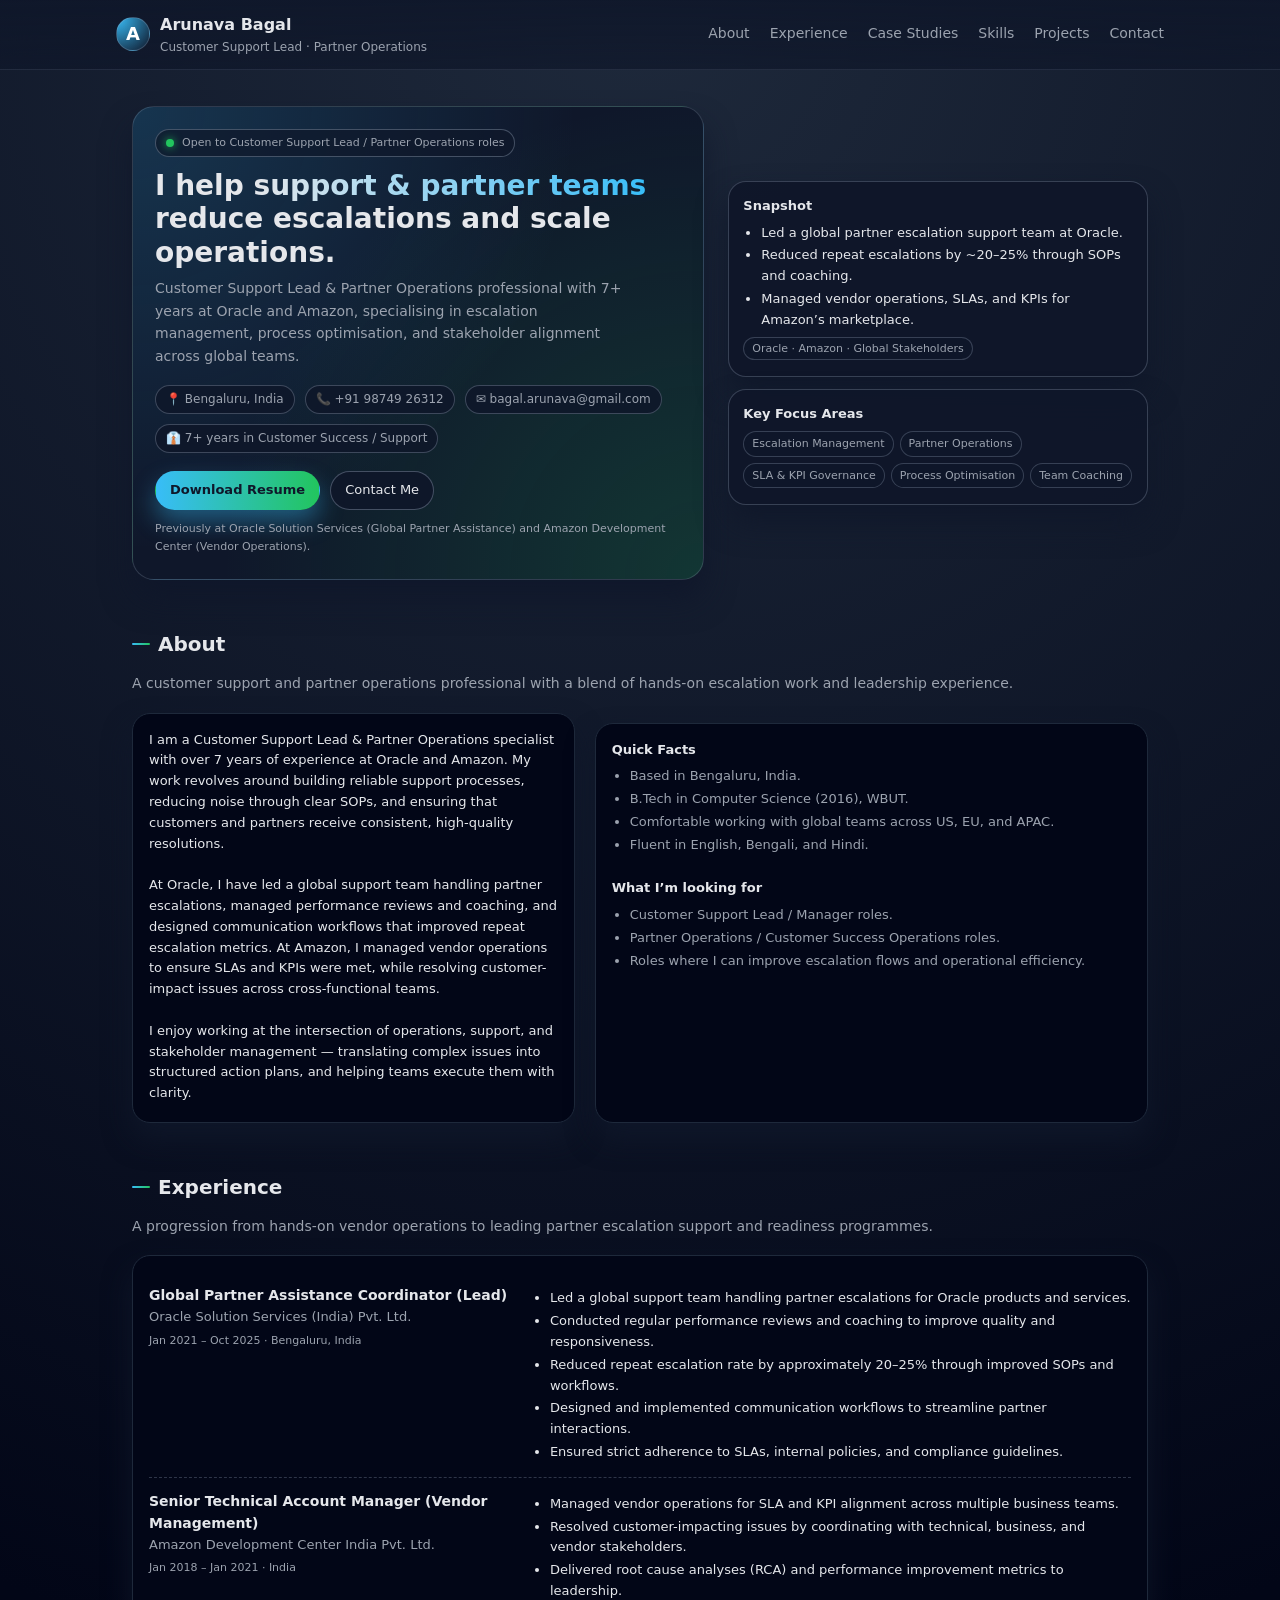
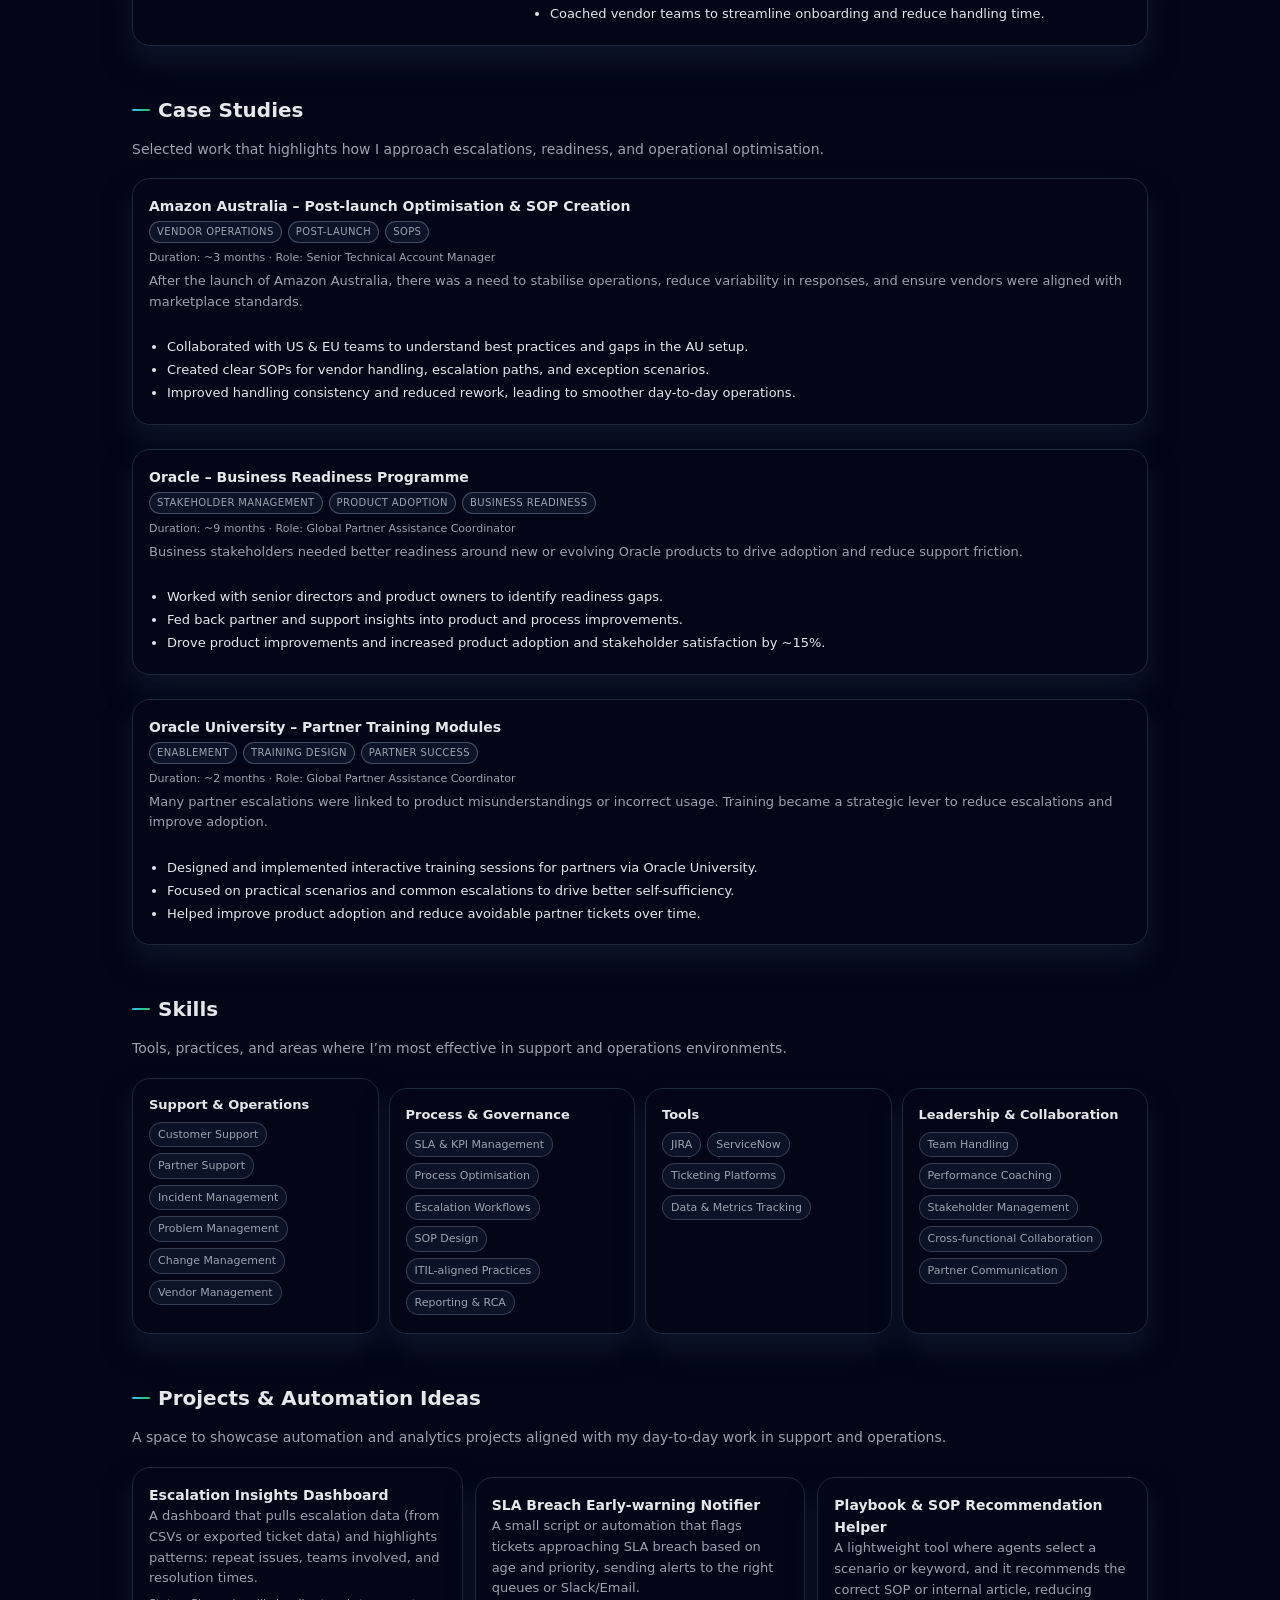
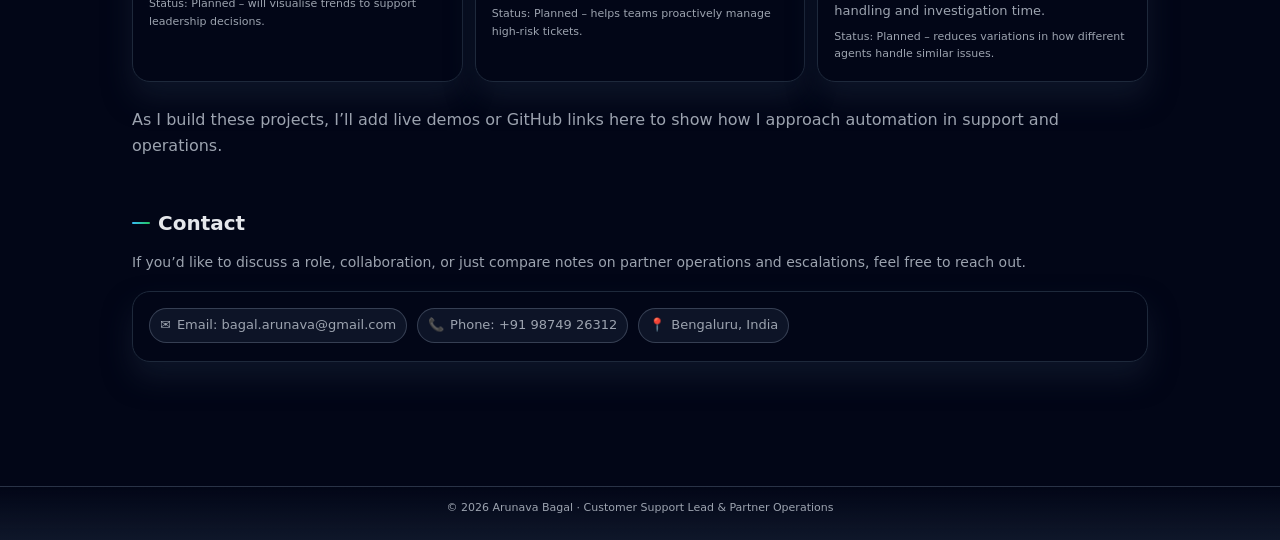
==== index.html @ 1c23772f "Update index.html" ====
<!DOCTYPE html>
<html lang="en">
<head>
  <meta charset="UTF-8" />
  <title>Arunava Bagal | Customer Support Lead & Partner Operations</title>
  <meta name="viewport" content="width=device-width, initial-scale=1" />
  <meta name="description" content="Portfolio of Arunava Bagal, Customer Support Lead & Partner Operations professional with experience at Oracle and Amazon." />
  <style>
    :root {
      --bg: #0f172a;
      --bg-alt: #020617;
      --card: #020617;
      --accent: #38bdf8;
      --accent-soft: rgba(56, 189, 248, 0.15);
      --text-main: #e5e7eb;
      --text-muted: #9ca3af;
      --border-subtle: #1e293b;
      --shadow-soft: 0 20px 30px rgba(15, 23, 42, 0.8);
      --radius-lg: 18px;
    }

    * {
      box-sizing: border-box;
      margin: 0;
      padding: 0;
    }

    body {
      font-family: system-ui, -apple-system, BlinkMacSystemFont, "Segoe UI", sans-serif;
      background: radial-gradient(circle at top, #1e293b 0, #020617 45%, #020617 100%);
      color: var(--text-main);
      line-height: 1.6;
    }

    a {
      color: inherit;
      text-decoration: none;
    }

    /* Layout */

    .page {
      max-width: 1080px;
      margin: 0 auto;
      padding: 16px;
    }

    header {
      position: sticky;
      top: 0;
      z-index: 20;
      backdrop-filter: blur(16px);
      background: linear-gradient(to bottom, rgba(15, 23, 42, 0.9), rgba(15, 23, 42, 0.7));
      border-bottom: 1px solid rgba(148, 163, 184, 0.15);
    }

    .nav {
      max-width: 1080px;
      margin: 0 auto;
      display: flex;
      align-items: center;
      justify-content: space-between;
      padding: 12px 16px;
    }

    .nav-left {
      display: flex;
      align-items: center;
      gap: 10px;
    }

    .nav-logo {
      width: 34px;
      height: 34px;
      border-radius: 999px;
      border: 1px solid rgba(148, 163, 184, 0.3);
      display: flex;
      align-items: center;
      justify-content: center;
      font-weight: 700;
      font-size: 18px;
      background: radial-gradient(circle at top left, #38bdf8, #0f172a);
      color: white;
    }

    .nav-title {
      font-weight: 600;
      font-size: 16px;
    }

    .nav-subtitle {
      font-size: 12px;
      color: var(--text-muted);
    }

    .nav-links {
      display: flex;
      gap: 20px;
      font-size: 14px;
    }

    .nav-links a {
      position: relative;
      color: var(--text-muted);
      padding-bottom: 2px;
    }

    .nav-links a::after {
      content: "";
      position: absolute;
      left: 0;
      bottom: -2px;
      width: 0;
      height: 2px;
      background: linear-gradient(to right, #38bdf8, #22c55e);
      transition: width 0.2s ease-out;
    }

    .nav-links a:hover {
      color: var(--text-main);
    }

    .nav-links a:hover::after {
      width: 100%;
    }

    main {
      padding: 20px 16px 60px;
    }

    section {
      margin-bottom: 48px;
    }

    .section-title {
      font-size: 20px;
      font-weight: 600;
      margin-bottom: 12px;
      display: flex;
      align-items: center;
      gap: 8px;
    }

    .section-title span {
      display: inline-block;
      width: 18px;
      height: 2px;
      background: linear-gradient(to right, #38bdf8, #22c55e);
      border-radius: 999px;
    }

    .section-subtitle {
      font-size: 14px;
      color: var(--text-muted);
      margin-bottom: 18px;
    }

    /* Hero */

    .hero {
      display: grid;
      grid-template-columns: minmax(0, 3fr) minmax(0, 2.2fr);
      gap: 24px;
      align-items: center;
    }

    @media (max-width: 800px) {
      .hero {
        grid-template-columns: 1fr;
      }
    }

    .hero-main {
      padding: 22px 22px 24px;
      border-radius: 22px;
      background: radial-gradient(circle at top left, rgba(56, 189, 248, 0.18), transparent 60%),
                  radial-gradient(circle at bottom right, rgba(34, 197, 94, 0.18), transparent 65%),
                  var(--bg);
      border: 1px solid rgba(148, 163, 184, 0.25);
      box-shadow: var(--shadow-soft);
    }

    .hero-tag {
      display: inline-flex;
      align-items: center;
      gap: 8px;
      font-size: 11px;
      padding: 4px 10px;
      border-radius: 999px;
      background: rgba(15, 23, 42, 0.7);
      border: 1px solid rgba(148, 163, 184, 0.4);
      margin-bottom: 12px;
      color: var(--text-muted);
    }

    .hero-tag-dot {
      width: 8px;
      height: 8px;
      border-radius: 999px;
      background: #22c55e;
      box-shadow: 0 0 8px rgba(34, 197, 94, 0.9);
    }

    .hero-title {
      font-size: 28px;
      line-height: 1.2;
      font-weight: 650;
      margin-bottom: 8px;
    }

    .hero-highlight {
      background: linear-gradient(to right, #e5e7eb, #38bdf8);
      -webkit-background-clip: text;
      color: transparent;
    }

    .hero-subtitle {
      font-size: 14px;
      color: var(--text-muted);
      max-width: 480px;
      margin-bottom: 18px;
    }

    .hero-metadata {
      display: flex;
      flex-wrap: wrap;
      gap: 10px;
      font-size: 12px;
      color: var(--text-muted);
      margin-bottom: 18px;
    }

    .hero-metadata span {
      display: inline-flex;
      align-items: center;
      gap: 6px;
      padding: 4px 10px;
      border-radius: 999px;
      background: rgba(15, 23, 42, 0.85);
      border: 1px solid rgba(148, 163, 184, 0.35);
    }

    .hero-actions {
      display: flex;
      flex-wrap: wrap;
      gap: 10px;
      margin-bottom: 10px;
    }

    .btn {
      padding: 8px 14px;
      font-size: 13px;
      border-radius: 999px;
      border: 1px solid transparent;
      cursor: pointer;
      display: inline-flex;
      align-items: center;
      gap: 8px;
      transition: transform 0.12s ease-out, box-shadow 0.12s ease-out, background 0.12s ease-out, border-color 0.12s ease-out;
    }

    .btn-primary {
      background: linear-gradient(to right, #38bdf8, #22c55e);
      color: #0f172a;
      font-weight: 600;
      box-shadow: 0 12px 25px rgba(56, 189, 248, 0.4);
    }

    .btn-primary:hover {
      transform: translateY(-1px);
      box-shadow: 0 18px 30px rgba(34, 197, 94, 0.45);
    }

    .btn-ghost {
      background: rgba(15, 23, 42, 0.9);
      color: var(--text-main);
      border-color: rgba(148, 163, 184, 0.4);
    }

    .btn-ghost:hover {
      background: rgba(15, 23, 42, 0.9);
      border-color: #38bdf8;
      transform: translateY(-1px);
    }

    .hero-note {
      font-size: 11px;
      color: var(--text-muted);
    }

    .hero-side {
      display: grid;
      gap: 12px;
    }

    .info-card {
      padding: 14px 14px 16px;
      border-radius: var(--radius-lg);
      background: rgba(15, 23, 42, 0.95);
      border: 1px solid rgba(148, 163, 184, 0.3);
      box-shadow: 0 18px 30px rgba(15, 23, 42, 0.9);
      font-size: 13px;
    }

    .info-card-title {
      font-size: 13px;
      font-weight: 600;
      margin-bottom: 6px;
    }

    .info-card-pill {
      display: inline-block;
      margin-top: 4px;
      font-size: 11px;
      padding: 2px 8px;
      border-radius: 999px;
      background: rgba(15, 23, 42, 0.9);
      border: 1px solid rgba(148, 163, 184, 0.3);
      color: var(--text-muted);
    }

    .pill-row {
      display: flex;
      flex-wrap: wrap;
      gap: 6px;
      margin-top: 6px;
    }

    .pill {
      font-size: 11px;
      padding: 3px 8px;
      border-radius: 999px;
      border: 1px solid rgba(148, 163, 184, 0.3);
      background: rgba(15, 23, 42, 0.85);
      color: var(--text-muted);
    }

    /* About / Experience / Case Studies */

    .grid-2 {
      display: grid;
      grid-template-columns: minmax(0, 1.6fr) minmax(0, 2fr);
      gap: 20px;
    }

    @media (max-width: 800px) {
      .grid-2 {
        grid-template-columns: 1fr;
      }
    }

    .card {
      padding: 16px 16px 18px;
      border-radius: var(--radius-lg);
      background: var(--card);
      border: 1px solid var(--border-subtle);
      box-shadow: 0 16px 28px rgba(15, 23, 42, 0.85);
      font-size: 13px;
    }

    .card + .card {
      margin-top: 10px;
    }

    .muted {
      color: var(--text-muted);
    }

    .highlight {
      color: #e5e7eb;
      font-weight: 500;
    }

    .experience-item {
      display: grid;
      grid-template-columns: minmax(0, 1.3fr) minmax(0, 2.1fr);
      gap: 12px;
      padding: 12px 0;
      border-bottom: 1px dashed rgba(148, 163, 184, 0.3);
    }

    .experience-item:last-child {
      border-bottom: none;
      padding-bottom: 0;
    }

    .experience-role {
      font-size: 14px;
      font-weight: 600;
    }

    .experience-company {
      font-size: 13px;
      color: var(--text-muted);
      margin-bottom: 4px;
    }

    .experience-meta {
      font-size: 11px;
      color: var(--text-muted);
    }

    .list {
      padding-left: 18px;
      margin-top: 4px;
    }

    .list li {
      margin-bottom: 2px;
    }

    /* Case Studies */

    .case-list {
      display: grid;
      gap: 14px;
    }

    .case-item-title {
      font-size: 14px;
      font-weight: 600;
    }

    .badge-row {
      display: flex;
      flex-wrap: wrap;
      gap: 6px;
      margin-top: 4px;
      margin-bottom: 6px;
    }

    .badge {
      font-size: 10px;
      text-transform: uppercase;
      letter-spacing: 0.04em;
      padding: 2px 7px;
      border-radius: 999px;
      background: rgba(15, 23, 42, 0.9);
      border: 1px solid rgba(148, 163, 184, 0.4);
      color: var(--text-muted);
    }

    .case-meta {
      font-size: 11px;
      color: var(--text-muted);
      margin-bottom: 4px;
    }

    /* Skills */

    .skills-grid {
      display: grid;
      grid-template-columns: repeat(auto-fit, minmax(180px, 1fr));
      gap: 10px;
    }

    .skills-group-title {
      font-size: 13px;
      font-weight: 600;
      margin-bottom: 6px;
    }

    /* Projects */

    .projects-grid {
      display: grid;
      grid-template-columns: repeat(auto-fit, minmax(240px, 1fr));
      gap: 12px;
    }

    .project-status {
      font-size: 11px;
      color: var(--text-muted);
      margin-top: 6px;
    }

    /* Contact */

    .contact-row {
      display: flex;
      flex-wrap: wrap;
      gap: 10px;
      font-size: 13px;
    }

    .contact-item {
      display: inline-flex;
      align-items: center;
      gap: 6px;
      padding: 6px 10px;
      border-radius: 999px;
      border: 1px solid rgba(148, 163, 184, 0.3);
      background: rgba(15, 23, 42, 0.9);
      color: var(--text-muted);
    }

    footer {
      border-top: 1px solid rgba(148, 163, 184, 0.2);
      padding: 12px 16px 24px;
      font-size: 11px;
      color: var(--text-muted);
      text-align: center;
      background: linear-gradient(to top, rgba(15, 23, 42, 0.98), transparent);
    }
  </style>
</head>
<body>
  <header>
    <nav class="nav">
      <div class="nav-left">
        <div class="nav-logo">A</div>
        <div>
          <div class="nav-title">Arunava Bagal</div>
          <div class="nav-subtitle">Customer Support Lead · Partner Operations</div>
        </div>
      </div>
      <div class="nav-links">
        <a href="#about">About</a>
        <a href="#experience">Experience</a>
        <a href="#case-studies">Case Studies</a>
        <a href="#skills">Skills</a>
        <a href="#projects">Projects</a>
        <a href="#contact">Contact</a>
      </div>
    </nav>
  </header>

  <div class="page">
    <main>
      <!-- HERO -->
      <section class="hero" id="top">
        <div class="hero-main">
          <div class="hero-tag">
            <span class="hero-tag-dot"></span>
            Open to Customer Support Lead / Partner Operations roles
          </div>
          <h1 class="hero-title">
            I help <span class="hero-highlight">support & partner teams</span> reduce escalations and scale operations.
          </h1>
          <p class="hero-subtitle">
            Customer Support Lead &amp; Partner Operations professional with 7+ years at Oracle and Amazon,
            specialising in escalation management, process optimisation, and stakeholder alignment across global teams.
          </p>

          <div class="hero-metadata">
            <span>📍 Bengaluru, India</span>
            <span>📞 +91 98749 26312</span>
            <span>✉️ bagal.arunava@gmail.com</span>
            <span>👔 7+ years in Customer Success / Support</span>
          </div>

          <div class="hero-actions">
            <a href="Arunava_Bagal_2025.pdf" class="btn btn-primary" target="_blank" rel="noopener">
              Download Resume
            </a>
            <a href="#contact" class="btn btn-ghost">
              Contact Me
            </a>
          </div>
          <div class="hero-note">
            Previously at Oracle Solution Services (Global Partner Assistance) and Amazon Development Center (Vendor Operations).
          </div>
        </div>

        <aside class="hero-side">
          <div class="info-card">
            <div class="info-card-title">Snapshot</div>
            <ul class="list">
              <li>Led a global partner escalation support team at Oracle.</li>
              <li>Reduced repeat escalations by ~20–25% through SOPs and coaching.</li>
              <li>Managed vendor operations, SLAs, and KPIs for Amazon’s marketplace.</li>
            </ul>
            <div class="info-card-pill">Oracle · Amazon · Global Stakeholders</div>
          </div>
          <div class="info-card">
            <div class="info-card-title">Key Focus Areas</div>
            <div class="pill-row">
              <span class="pill">Escalation Management</span>
              <span class="pill">Partner Operations</span>
              <span class="pill">SLA & KPI Governance</span>
              <span class="pill">Process Optimisation</span>
              <span class="pill">Team Coaching</span>
            </div>
          </div>
        </aside>
      </section>

      <!-- ABOUT -->
      <section id="about">
        <h2 class="section-title"><span></span>About</h2>
        <div class="section-subtitle">
          A customer support and partner operations professional with a blend of hands-on escalation work and leadership experience.
        </div>
        <div class="grid-2">
          <div class="card">
            <p>
              I am a <span class="highlight">Customer Support Lead &amp; Partner Operations specialist</span> with over 7 years of
              experience at Oracle and Amazon. My work revolves around building reliable support processes, reducing noise through
              clear SOPs, and ensuring that customers and partners receive consistent, high-quality resolutions.
            </p>
            <br />
            <p>
              At Oracle, I have led a global support team handling partner escalations, managed performance reviews and coaching,
              and designed communication workflows that improved repeat escalation metrics. At Amazon, I managed vendor operations
              to ensure SLAs and KPIs were met, while resolving customer-impact issues across cross-functional teams.
            </p>
            <br />
            <p>
              I enjoy working at the intersection of <span class="highlight">operations, support, and stakeholder management</span> —
              translating complex issues into structured action plans, and helping teams execute them with clarity.
            </p>
          </div>
          <div class="card">
            <div class="skills-group-title">Quick Facts</div>
            <ul class="list muted">
              <li>Based in Bengaluru, India.</li>
              <li>B.Tech in Computer Science (2016), WBUT.</li>
              <li>Comfortable working with global teams across US, EU, and APAC.</li>
              <li>Fluent in English, Bengali, and Hindi.</li>
            </ul>
            <br />
            <div class="skills-group-title">What I’m looking for</div>
            <ul class="list muted">
              <li>Customer Support Lead / Manager roles.</li>
              <li>Partner Operations / Customer Success Operations roles.</li>
              <li>Roles where I can improve escalation flows and operational efficiency.</li>
            </ul>
          </div>
        </div>
      </section>

      <!-- EXPERIENCE -->
      <section id="experience">
        <h2 class="section-title"><span></span>Experience</h2>
        <div class="section-subtitle">
          A progression from hands-on vendor operations to leading partner escalation support and readiness programmes.
        </div>
        <div class="card">
          <div class="experience-item">
            <div>
              <div class="experience-role">Global Partner Assistance Coordinator (Lead)</div>
              <div class="experience-company">Oracle Solution Services (India) Pvt. Ltd.</div>
              <div class="experience-meta">Jan 2021 – Oct 2025 · Bengaluru, India</div>
            </div>
            <div>
              <ul class="list">
                <li>Led a global support team handling partner escalations for Oracle products and services.</li>
                <li>Conducted regular performance reviews and coaching to improve quality and responsiveness.</li>
                <li>Reduced repeat escalation rate by approximately 20–25% through improved SOPs and workflows.</li>
                <li>Designed and implemented communication workflows to streamline partner interactions.</li>
                <li>Ensured strict adherence to SLAs, internal policies, and compliance guidelines.</li>
              </ul>
            </div>
          </div>

          <div class="experience-item">
            <div>
              <div class="experience-role">Senior Technical Account Manager (Vendor Management)</div>
              <div class="experience-company">Amazon Development Center India Pvt. Ltd.</div>
              <div class="experience-meta">Jan 2018 – Jan 2021 · India</div>
            </div>
            <div>
              <ul class="list">
                <li>Managed vendor operations for SLA and KPI alignment across multiple business teams.</li>
                <li>Resolved customer-impacting issues by coordinating with technical, business, and vendor stakeholders.</li>
                <li>Delivered root cause analyses (RCA) and performance improvement metrics to leadership.</li>
                <li>Coached vendor teams to streamline onboarding and reduce handling time.</li>
              </ul>
            </div>
          </div>
        </div>
      </section>

      <!-- CASE STUDIES -->
      <section id="case-studies">
        <h2 class="section-title"><span></span>Case Studies</h2>
        <div class="section-subtitle">
          Selected work that highlights how I approach escalations, readiness, and operational optimisation.
        </div>
        <div class="case-list">
          <div class="card">
            <div class="case-item-title">Amazon Australia – Post-launch Optimisation & SOP Creation</div>
            <div class="badge-row">
              <span class="badge">Vendor Operations</span>
              <span class="badge">Post-launch</span>
              <span class="badge">SOPs</span>
            </div>
            <div class="case-meta">Duration: ~3 months · Role: Senior Technical Account Manager</div>
            <p class="muted">
              After the launch of Amazon Australia, there was a need to stabilise operations, reduce variability in responses,
              and ensure vendors were aligned with marketplace standards.
            </p>
            <br />
            <ul class="list">
              <li>Collaborated with US &amp; EU teams to understand best practices and gaps in the AU setup.</li>
              <li>Created clear SOPs for vendor handling, escalation paths, and exception scenarios.</li>
              <li>Improved handling consistency and reduced rework, leading to smoother day-to-day operations.</li>
            </ul>
          </div>

          <div class="card">
            <div class="case-item-title">Oracle – Business Readiness Programme</div>
            <div class="badge-row">
              <span class="badge">Stakeholder Management</span>
              <span class="badge">Product Adoption</span>
              <span class="badge">Business Readiness</span>
            </div>
            <div class="case-meta">Duration: ~9 months · Role: Global Partner Assistance Coordinator</div>
            <p class="muted">
              Business stakeholders needed better readiness around new or evolving Oracle products to drive adoption and reduce
              support friction.
            </p>
            <br />
            <ul class="list">
              <li>Worked with senior directors and product owners to identify readiness gaps.</li>
              <li>Fed back partner and support insights into product and process improvements.</li>
              <li>Drove product improvements and increased product adoption and stakeholder satisfaction by ~15%.</li>
            </ul>
          </div>

          <div class="card">
            <div class="case-item-title">Oracle University – Partner Training Modules</div>
            <div class="badge-row">
              <span class="badge">Enablement</span>
              <span class="badge">Training Design</span>
              <span class="badge">Partner Success</span>
            </div>
            <div class="case-meta">Duration: ~2 months · Role: Global Partner Assistance Coordinator</div>
            <p class="muted">
              Many partner escalations were linked to product misunderstandings or incorrect usage.
              Training became a strategic lever to reduce escalations and improve adoption.
            </p>
            <br />
            <ul class="list">
              <li>Designed and implemented interactive training sessions for partners via Oracle University.</li>
              <li>Focused on practical scenarios and common escalations to drive better self-sufficiency.</li>
              <li>Helped improve product adoption and reduce avoidable partner tickets over time.</li>
            </ul>
          </div>
        </div>
      </section>

      <!-- SKILLS -->
      <section id="skills">
        <h2 class="section-title"><span></span>Skills</h2>
        <div class="section-subtitle">
          Tools, practices, and areas where I’m most effective in support and operations environments.
        </div>
        <div class="skills-grid">
          <div class="card">
            <div class="skills-group-title">Support & Operations</div>
            <div class="pill-row">
              <span class="pill">Customer Support</span>
              <span class="pill">Partner Support</span>
              <span class="pill">Incident Management</span>
              <span class="pill">Problem Management</span>
              <span class="pill">Change Management</span>
              <span class="pill">Vendor Management</span>
            </div>
          </div>

          <div class="card">
            <div class="skills-group-title">Process & Governance</div>
            <div class="pill-row">
              <span class="pill">SLA & KPI Management</span>
              <span class="pill">Process Optimisation</span>
              <span class="pill">Escalation Workflows</span>
              <span class="pill">SOP Design</span>
              <span class="pill">ITIL-aligned Practices</span>
              <span class="pill">Reporting & RCA</span>
            </div>
          </div>

          <div class="card">
            <div class="skills-group-title">Tools</div>
            <div class="pill-row">
              <span class="pill">JIRA</span>
              <span class="pill">ServiceNow</span>
              <span class="pill">Ticketing Platforms</span>
              <span class="pill">Data & Metrics Tracking</span>
            </div>
          </div>

          <div class="card">
            <div class="skills-group-title">Leadership & Collaboration</div>
            <div class="pill-row">
              <span class="pill">Team Handling</span>
              <span class="pill">Performance Coaching</span>
              <span class="pill">Stakeholder Management</span>
              <span class="pill">Cross-functional Collaboration</span>
              <span class="pill">Partner Communication</span>
            </div>
          </div>
        </div>
      </section>

      <!-- PROJECTS / AUTOMATIONS -->
      <section id="projects">
        <h2 class="section-title"><span></span>Projects & Automation Ideas</h2>
        <div class="section-subtitle">
          A space to showcase automation and analytics projects aligned with my day-to-day work in support and operations.
        </div>
        <div class="projects-grid">
          <div class="card">
            <div class="case-item-title">Escalation Insights Dashboard</div>
            <p class="muted">
              A dashboard that pulls escalation data (from CSVs or exported ticket data) and highlights patterns:
              repeat issues, teams involved, and resolution times.
            </p>
            <div class="project-status">Status: Planned – will visualise trends to support leadership decisions.</div>
          </div>

          <div class="card">
            <div class="case-item-title">SLA Breach Early-warning Notifier</div>
            <p class="muted">
              A small script or automation that flags tickets approaching SLA breach based on age and priority,
              sending alerts to the right queues or Slack/Email.
            </p>
            <div class="project-status">Status: Planned – helps teams proactively manage high-risk tickets.</div>
          </div>

          <div class="card">
            <div class="case-item-title">Playbook & SOP Recommendation Helper</div>
            <p class="muted">
              A lightweight tool where agents select a scenario or keyword, and it recommends the correct SOP or
              internal article, reducing handling and investigation time.
            </p>
            <div class="project-status">Status: Planned – reduces variations in how different agents handle similar issues.</div>
          </div>
        </div>
        <br />
        <p class="muted">
          As I build these projects, I’ll add live demos or GitHub links here to show how I approach automation in support and operations.
        </p>
      </section>

      <!-- CONTACT -->
      <section id="contact">
        <h2 class="section-title"><span></span>Contact</h2>
        <div class="section-subtitle">
          If you’d like to discuss a role, collaboration, or just compare notes on partner operations and escalations, feel free to reach out.
        </div>
        <div class="card">
          <div class="contact-row">
            <a href="mailto:bagal.arunava@gmail.com" class="contact-item">
              ✉️ <span>Email: bagal.arunava@gmail.com</span>
            </a>
            <span class="contact-item">
              📞 <span>Phone: +91 98749 26312</span>
            </span>
            <span class="contact-item">
              📍 <span>Bengaluru, India</span>
            </span>
          </div>
        </div>
      </section>
    </main>
  </div>

  <footer>
    © <span id="year"></span> Arunava Bagal · Customer Support Lead &amp; Partner Operations
    <script>
      document.getElementById("year").textContent = new Date().getFullYear();
    </script>
  </footer>
</body>
</html>
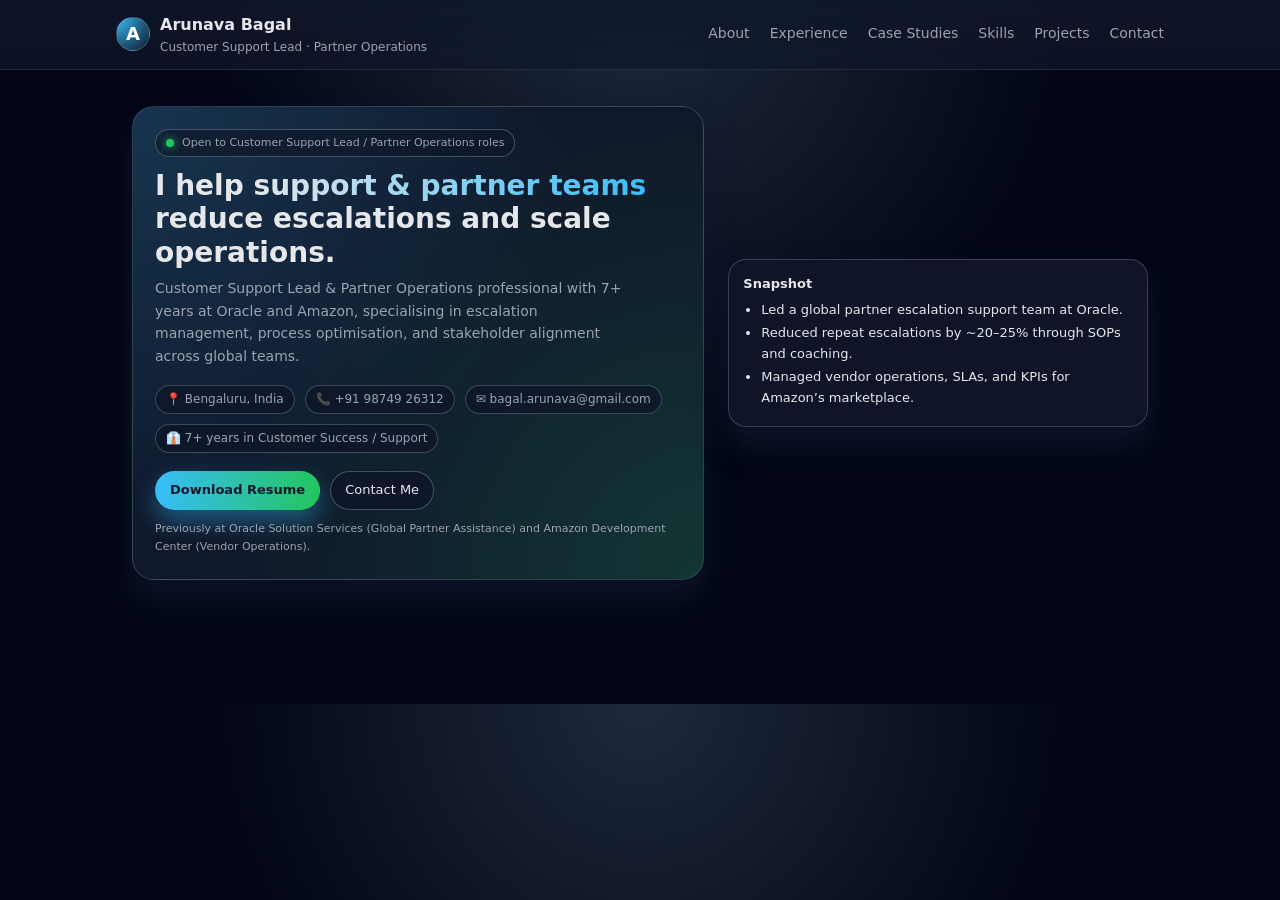
==== commit c8387510: "Update index.html" ====
--- a/index.html
+++ b/index.html
@@ -25,6 +25,11 @@
       padding: 0;
     }
 
+    html, body {
+      width: 100%;
+      overflow-x: hidden;
+    }
+
     body {
       font-family: system-ui, -apple-system, BlinkMacSystemFont, "Segoe UI", sans-serif;
       background: radial-gradient(circle at top, #1e293b 0, #020617 45%, #020617 100%);
@@ -61,6 +66,7 @@
       align-items: center;
       justify-content: space-between;
       padding: 12px 16px;
+      gap: 12px;
     }
 
     .nav-left {
@@ -81,6 +87,7 @@
       font-size: 18px;
       background: radial-gradient(circle at top left, #38bdf8, #0f172a);
       color: white;
+      flex-shrink: 0;
     }
 
     .nav-title {
@@ -95,6 +102,8 @@
 
     .nav-links {
       display: flex;
+      flex-wrap: wrap;
+      justify-content: flex-end;
       gap: 20px;
       font-size: 14px;
     }
@@ -103,6 +112,7 @@
       position: relative;
       color: var(--text-muted);
       padding-bottom: 2px;
+      white-space: nowrap;
     }
 
     .nav-links a::after {
@@ -164,12 +174,6 @@
       align-items: center;
     }
 
-    @media (max-width: 800px) {
-      .hero {
-        grid-template-columns: 1fr;
-      }
-    }
-
     .hero-main {
       padding: 22px 22px 24px;
       border-radius: 22px;
@@ -343,12 +347,6 @@
       gap: 20px;
     }
 
-    @media (max-width: 800px) {
-      .grid-2 {
-        grid-template-columns: 1fr;
-      }
-    }
-
     .card {
       padding: 16px 16px 18px;
       border-radius: var(--radius-lg);
@@ -501,6 +499,115 @@
       color: var(--text-muted);
       text-align: center;
       background: linear-gradient(to top, rgba(15, 23, 42, 0.98), transparent);
+    }
+
+    /* ===========================
+       Responsive tweaks
+       =========================== */
+
+    @media (max-width: 900px) {
+      .hero {
+        grid-template-columns: 1fr;
+      }
+
+      .hero-main {
+        order: 1;
+      }
+
+      .hero-side {
+        order: 2;
+      }
+
+      .experience-item {
+        grid-template-columns: 1fr;
+      }
+    }
+
+    @media (max-width: 768px) {
+      .page {
+        padding: 12px;
+      }
+
+      main {
+        padding: 16px 8px 40px;
+      }
+
+      .nav {
+        flex-direction: column;
+        align-items: flex-start;
+        padding: 10px 12px;
+      }
+
+      .nav-links {
+        justify-content: flex-start;
+        gap: 10px 16px;
+        font-size: 12px;
+      }
+
+      .hero-main {
+        padding: 18px 16px 20px;
+      }
+
+      .hero-title {
+        font-size: 24px;
+      }
+
+      .hero-subtitle {
+        font-size: 13px;
+      }
+
+      .section-title {
+        font-size: 18px;
+      }
+
+      .section-subtitle {
+        font-size: 13px;
+      }
+
+      .grid-2 {
+        grid-template-columns: 1fr;
+      }
+
+      .skills-grid,
+      .projects-grid {
+        grid-template-columns: 1fr;
+      }
+    }
+
+    @media (max-width: 480px) {
+      .nav-title {
+        font-size: 15px;
+      }
+
+      .nav-subtitle {
+        font-size: 11px;
+      }
+
+      .nav-links {
+        font-size: 11px;
+        gap: 8px 12px;
+      }
+
+      .hero-title {
+        font-size: 21px;
+      }
+
+      .hero-metadata span {
+        width: 100%;
+      }
+
+      .card {
+        padding: 14px 13px 16px;
+      }
+
+      .contact-row {
+        flex-direction: column;
+      }
+
+      .contact-item {
+        width: 100%;
+        justify-content: flex-start;
+      }
     }
   </style>
 </head>
@@ -569,299 +676,4 @@
               <li>Led a global partner escalation support team at Oracle.</li>
               <li>Reduced repeat escalations by ~20–25% through SOPs and coaching.</li>
               <li>Managed vendor operations, SLAs, and KPIs for Amazon’s marketplace.</li>
-            </ul>
-            <div class="info-card-pill">Oracle · Amazon · Global Stakeholders</div>
-          </div>
-          <div class="info-card">
-            <div class="info-card-title">Key Focus Areas</div>
-            <div class="pill-row">
-              <span class="pill">Escalation Management</span>
-              <span class="pill">Partner Operations</span>
-              <span class="pill">SLA & KPI Governance</span>
-              <span class="pill">Process Optimisation</span>
-              <span class="pill">Team Coaching</span>
-            </div>
-          </div>
-        </aside>
-      </section>
-
-      <!-- ABOUT -->
-      <section id="about">
-        <h2 class="section-title"><span></span>About</h2>
-        <div class="section-subtitle">
-          A customer support and partner operations professional with a blend of hands-on escalation work and leadership experience.
-        </div>
-        <div class="grid-2">
-          <div class="card">
-            <p>
-              I am a <span class="highlight">Customer Support Lead &amp; Partner Operations specialist</span> with over 7 years of
-              experience at Oracle and Amazon. My work revolves around building reliable support processes, reducing noise through
-              clear SOPs, and ensuring that customers and partners receive consistent, high-quality resolutions.
-            </p>
-            <br />
-            <p>
-              At Oracle, I have led a global support team handling partner escalations, managed performance reviews and coaching,
-              and designed communication workflows that improved repeat escalation metrics. At Amazon, I managed vendor operations
-              to ensure SLAs and KPIs were met, while resolving customer-impact issues across cross-functional teams.
-            </p>
-            <br />
-            <p>
-              I enjoy working at the intersection of <span class="highlight">operations, support, and stakeholder management</span> —
-              translating complex issues into structured action plans, and helping teams execute them with clarity.
-            </p>
-          </div>
-          <div class="card">
-            <div class="skills-group-title">Quick Facts</div>
-            <ul class="list muted">
-              <li>Based in Bengaluru, India.</li>
-              <li>B.Tech in Computer Science (2016), WBUT.</li>
-              <li>Comfortable working with global teams across US, EU, and APAC.</li>
-              <li>Fluent in English, Bengali, and Hindi.</li>
-            </ul>
-            <br />
-            <div class="skills-group-title">What I’m looking for</div>
-            <ul class="list muted">
-              <li>Customer Support Lead / Manager roles.</li>
-              <li>Partner Operations / Customer Success Operations roles.</li>
-              <li>Roles where I can improve escalation flows and operational efficiency.</li>
-            </ul>
-          </div>
-        </div>
-      </section>
-
-      <!-- EXPERIENCE -->
-      <section id="experience">
-        <h2 class="section-title"><span></span>Experience</h2>
-        <div class="section-subtitle">
-          A progression from hands-on vendor operations to leading partner escalation support and readiness programmes.
-        </div>
-        <div class="card">
-          <div class="experience-item">
-            <div>
-              <div class="experience-role">Global Partner Assistance Coordinator (Lead)</div>
-              <div class="experience-company">Oracle Solution Services (India) Pvt. Ltd.</div>
-              <div class="experience-meta">Jan 2021 – Oct 2025 · Bengaluru, India</div>
-            </div>
-            <div>
-              <ul class="list">
-                <li>Led a global support team handling partner escalations for Oracle products and services.</li>
-                <li>Conducted regular performance reviews and coaching to improve quality and responsiveness.</li>
-                <li>Reduced repeat escalation rate by approximately 20–25% through improved SOPs and workflows.</li>
-                <li>Designed and implemented communication workflows to streamline partner interactions.</li>
-                <li>Ensured strict adherence to SLAs, internal policies, and compliance guidelines.</li>
-              </ul>
-            </div>
-          </div>
-
-          <div class="experience-item">
-            <div>
-              <div class="experience-role">Senior Technical Account Manager (Vendor Management)</div>
-              <div class="experience-company">Amazon Development Center India Pvt. Ltd.</div>
-              <div class="experience-meta">Jan 2018 – Jan 2021 · India</div>
-            </div>
-            <div>
-              <ul class="list">
-                <li>Managed vendor operations for SLA and KPI alignment across multiple business teams.</li>
-                <li>Resolved customer-impacting issues by coordinating with technical, business, and vendor stakeholders.</li>
-                <li>Delivered root cause analyses (RCA) and performance improvement metrics to leadership.</li>
-                <li>Coached vendor teams to streamline onboarding and reduce handling time.</li>
-              </ul>
-            </div>
-          </div>
-        </div>
-      </section>
-
-      <!-- CASE STUDIES -->
-      <section id="case-studies">
-        <h2 class="section-title"><span></span>Case Studies</h2>
-        <div class="section-subtitle">
-          Selected work that highlights how I approach escalations, readiness, and operational optimisation.
-        </div>
-        <div class="case-list">
-          <div class="card">
-            <div class="case-item-title">Amazon Australia – Post-launch Optimisation & SOP Creation</div>
-            <div class="badge-row">
-              <span class="badge">Vendor Operations</span>
-              <span class="badge">Post-launch</span>
-              <span class="badge">SOPs</span>
-            </div>
-            <div class="case-meta">Duration: ~3 months · Role: Senior Technical Account Manager</div>
-            <p class="muted">
-              After the launch of Amazon Australia, there was a need to stabilise operations, reduce variability in responses,
-              and ensure vendors were aligned with marketplace standards.
-            </p>
-            <br />
-            <ul class="list">
-              <li>Collaborated with US &amp; EU teams to understand best practices and gaps in the AU setup.</li>
-              <li>Created clear SOPs for vendor handling, escalation paths, and exception scenarios.</li>
-              <li>Improved handling consistency and reduced rework, leading to smoother day-to-day operations.</li>
-            </ul>
-          </div>
-
-          <div class="card">
-            <div class="case-item-title">Oracle – Business Readiness Programme</div>
-            <div class="badge-row">
-              <span class="badge">Stakeholder Management</span>
-              <span class="badge">Product Adoption</span>
-              <span class="badge">Business Readiness</span>
-            </div>
-            <div class="case-meta">Duration: ~9 months · Role: Global Partner Assistance Coordinator</div>
-            <p class="muted">
-              Business stakeholders needed better readiness around new or evolving Oracle products to drive adoption and reduce
-              support friction.
-            </p>
-            <br />
-            <ul class="list">
-              <li>Worked with senior directors and product owners to identify readiness gaps.</li>
-              <li>Fed back partner and support insights into product and process improvements.</li>
-              <li>Drove product improvements and increased product adoption and stakeholder satisfaction by ~15%.</li>
-            </ul>
-          </div>
-
-          <div class="card">
-            <div class="case-item-title">Oracle University – Partner Training Modules</div>
-            <div class="badge-row">
-              <span class="badge">Enablement</span>
-              <span class="badge">Training Design</span>
-              <span class="badge">Partner Success</span>
-            </div>
-            <div class="case-meta">Duration: ~2 months · Role: Global Partner Assistance Coordinator</div>
-            <p class="muted">
-              Many partner escalations were linked to product misunderstandings or incorrect usage.
-              Training became a strategic lever to reduce escalations and improve adoption.
-            </p>
-            <br />
-            <ul class="list">
-              <li>Designed and implemented interactive training sessions for partners via Oracle University.</li>
-              <li>Focused on practical scenarios and common escalations to drive better self-sufficiency.</li>
-              <li>Helped improve product adoption and reduce avoidable partner tickets over time.</li>
-            </ul>
-          </div>
-        </div>
-      </section>
-
-      <!-- SKILLS -->
-      <section id="skills">
-        <h2 class="section-title"><span></span>Skills</h2>
-        <div class="section-subtitle">
-          Tools, practices, and areas where I’m most effective in support and operations environments.
-        </div>
-        <div class="skills-grid">
-          <div class="card">
-            <div class="skills-group-title">Support & Operations</div>
-            <div class="pill-row">
-              <span class="pill">Customer Support</span>
-              <span class="pill">Partner Support</span>
-              <span class="pill">Incident Management</span>
-              <span class="pill">Problem Management</span>
-              <span class="pill">Change Management</span>
-              <span class="pill">Vendor Management</span>
-            </div>
-          </div>
-
-          <div class="card">
-            <div class="skills-group-title">Process & Governance</div>
-            <div class="pill-row">
-              <span class="pill">SLA & KPI Management</span>
-              <span class="pill">Process Optimisation</span>
-              <span class="pill">Escalation Workflows</span>
-              <span class="pill">SOP Design</span>
-              <span class="pill">ITIL-aligned Practices</span>
-              <span class="pill">Reporting & RCA</span>
-            </div>
-          </div>
-
-          <div class="card">
-            <div class="skills-group-title">Tools</div>
-            <div class="pill-row">
-              <span class="pill">JIRA</span>
-              <span class="pill">ServiceNow</span>
-              <span class="pill">Ticketing Platforms</span>
-              <span class="pill">Data & Metrics Tracking</span>
-            </div>
-          </div>
-
-          <div class="card">
-            <div class="skills-group-title">Leadership & Collaboration</div>
-            <div class="pill-row">
-              <span class="pill">Team Handling</span>
-              <span class="pill">Performance Coaching</span>
-              <span class="pill">Stakeholder Management</span>
-              <span class="pill">Cross-functional Collaboration</span>
-              <span class="pill">Partner Communication</span>
-            </div>
-          </div>
-        </div>
-      </section>
-
-      <!-- PROJECTS / AUTOMATIONS -->
-      <section id="projects">
-        <h2 class="section-title"><span></span>Projects & Automation Ideas</h2>
-        <div class="section-subtitle">
-          A space to showcase automation and analytics projects aligned with my day-to-day work in support and operations.
-        </div>
-        <div class="projects-grid">
-          <div class="card">
-            <div class="case-item-title">Escalation Insights Dashboard</div>
-            <p class="muted">
-              A dashboard that pulls escalation data (from CSVs or exported ticket data) and highlights patterns:
-              repeat issues, teams involved, and resolution times.
-            </p>
-            <div class="project-status">Status: Planned – will visualise trends to support leadership decisions.</div>
-          </div>
-
-          <div class="card">
-            <div class="case-item-title">SLA Breach Early-warning Notifier</div>
-            <p class="muted">
-              A small script or automation that flags tickets approaching SLA breach based on age and priority,
-              sending alerts to the right queues or Slack/Email.
-            </p>
-            <div class="project-status">Status: Planned – helps teams proactively manage high-risk tickets.</div>
-          </div>
-
-          <div class="card">
-            <div class="case-item-title">Playbook & SOP Recommendation Helper</div>
-            <p class="muted">
-              A lightweight tool where agents select a scenario or keyword, and it recommends the correct SOP or
-              internal article, reducing handling and investigation time.
-            </p>
-            <div class="project-status">Status: Planned – reduces variations in how different agents handle similar issues.</div>
-          </div>
-        </div>
-        <br />
-        <p class="muted">
-          As I build these projects, I’ll add live demos or GitHub links here to show how I approach automation in support and operations.
-        </p>
-      </section>
-
-      <!-- CONTACT -->
-      <section id="contact">
-        <h2 class="section-title"><span></span>Contact</h2>
-        <div class="section-subtitle">
-          If you’d like to discuss a role, collaboration, or just compare notes on partner operations and escalations, feel free to reach out.
-        </div>
-        <div class="card">
-          <div class="contact-row">
-            <a href="mailto:bagal.arunava@gmail.com" class="contact-item">
-              ✉️ <span>Email: bagal.arunava@gmail.com</span>
-            </a>
-            <span class="contact-item">
-              📞 <span>Phone: +91 98749 26312</span>
-            </span>
-            <span class="contact-item">
-              📍 <span>Bengaluru, India</span>
-            </span>
-          </div>
-        </div>
-      </section>
-    </main>
-  </div>
-
-  <footer>
-    © <span id="year"></span> Arunava Bagal · Customer Support Lead &amp; Partner Operations
-    <script>
-      document.getElementById("year").textContent = new Date().getFullYear();
-    </script>
-  </footer>
-</body>
-</html>
+            </
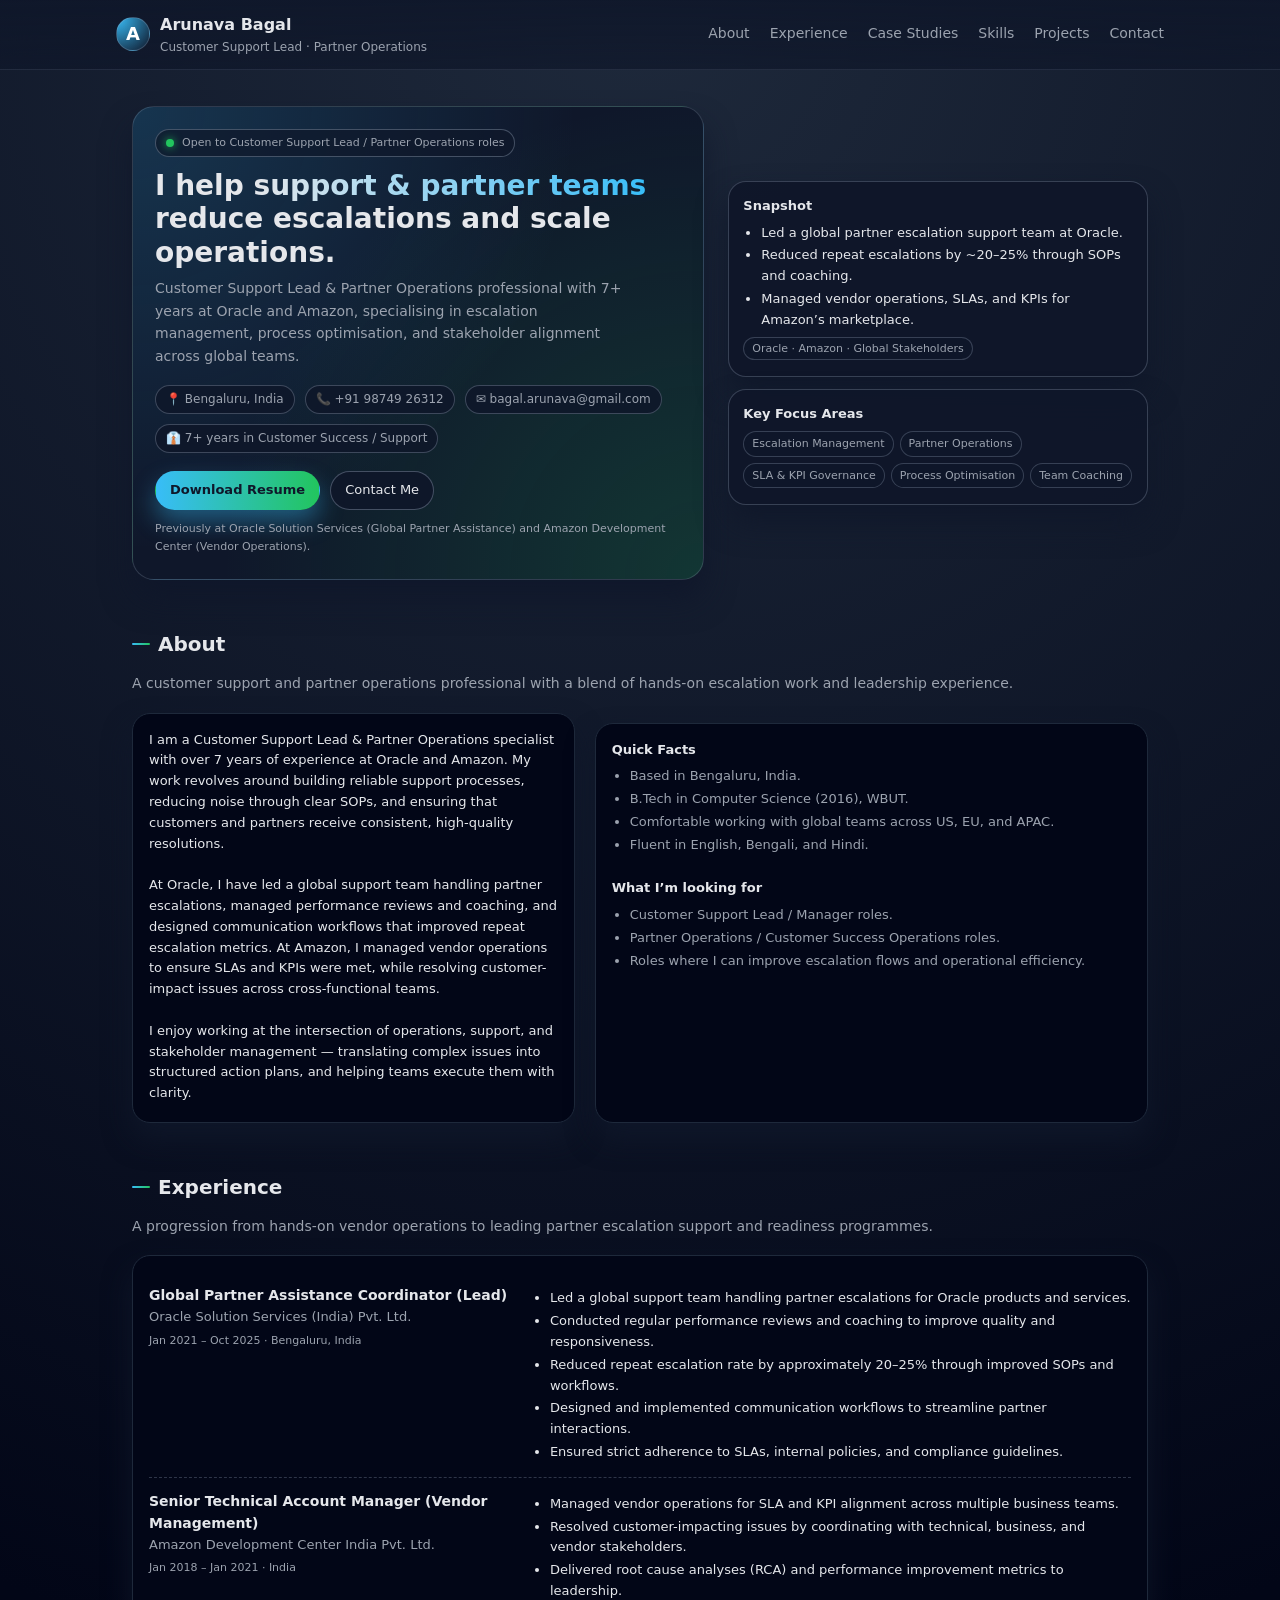
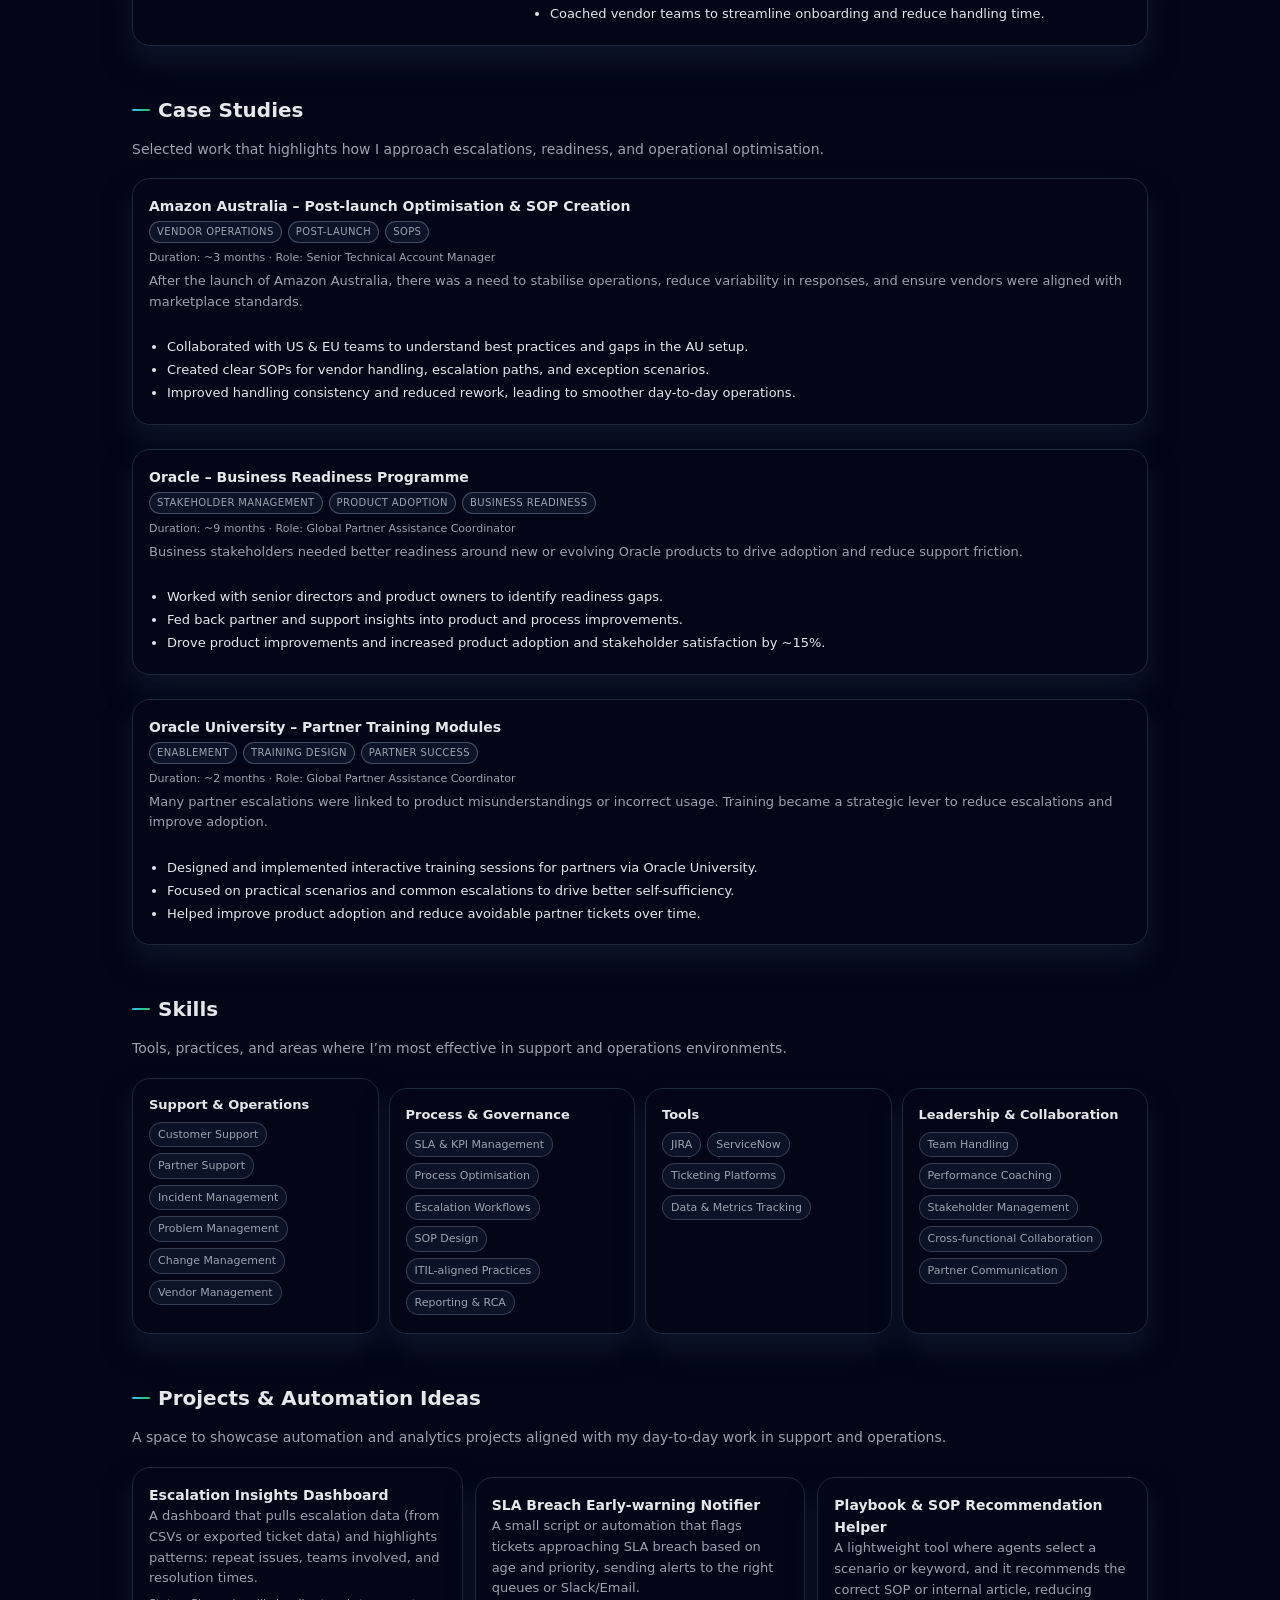
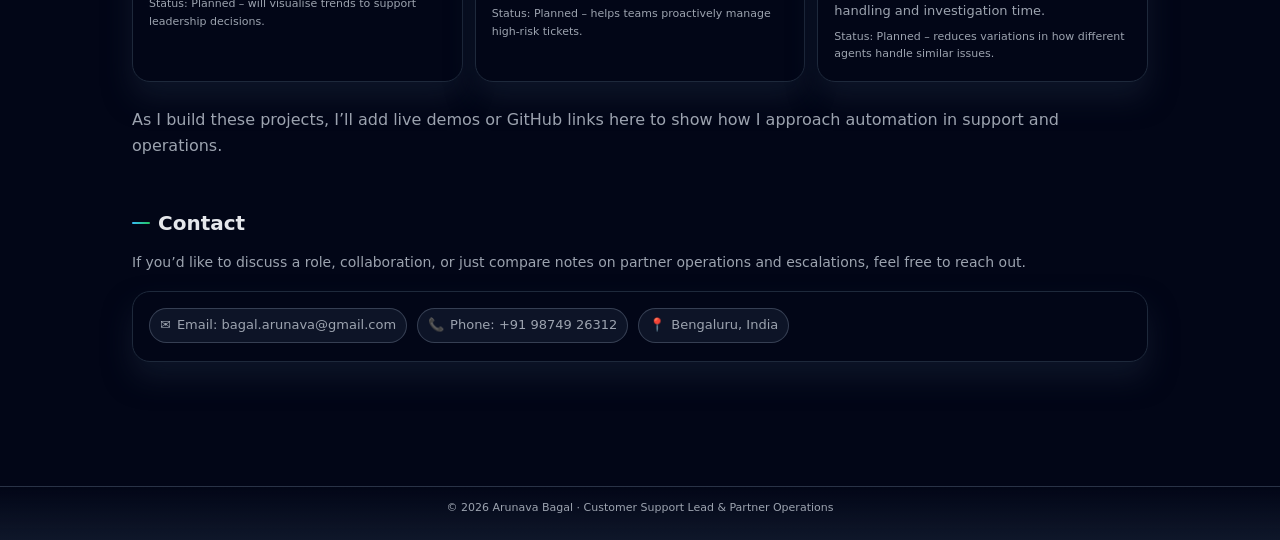
==== commit 6802c47a: "Update index.html" ====
--- a/index.html
+++ b/index.html
@@ -676,4 +676,299 @@
               <li>Led a global partner escalation support team at Oracle.</li>
               <li>Reduced repeat escalations by ~20–25% through SOPs and coaching.</li>
               <li>Managed vendor operations, SLAs, and KPIs for Amazon’s marketplace.</li>
-            </
+            </ul>
+            <div class="info-card-pill">Oracle · Amazon · Global Stakeholders</div>
+          </div>
+          <div class="info-card">
+            <div class="info-card-title">Key Focus Areas</div>
+            <div class="pill-row">
+              <span class="pill">Escalation Management</span>
+              <span class="pill">Partner Operations</span>
+              <span class="pill">SLA & KPI Governance</span>
+              <span class="pill">Process Optimisation</span>
+              <span class="pill">Team Coaching</span>
+            </div>
+          </div>
+        </aside>
+      </section>
+
+      <!-- ABOUT -->
+      <section id="about">
+        <h2 class="section-title"><span></span>About</h2>
+        <div class="section-subtitle">
+          A customer support and partner operations professional with a blend of hands-on escalation work and leadership experience.
+        </div>
+        <div class="grid-2">
+          <div class="card">
+            <p>
+              I am a <span class="highlight">Customer Support Lead &amp; Partner Operations specialist</span> with over 7 years of
+              experience at Oracle and Amazon. My work revolves around building reliable support processes, reducing noise through
+              clear SOPs, and ensuring that customers and partners receive consistent, high-quality resolutions.
+            </p>
+            <br />
+            <p>
+              At Oracle, I have led a global support team handling partner escalations, managed performance reviews and coaching,
+              and designed communication workflows that improved repeat escalation metrics. At Amazon, I managed vendor operations
+              to ensure SLAs and KPIs were met, while resolving customer-impact issues across cross-functional teams.
+            </p>
+            <br />
+            <p>
+              I enjoy working at the intersection of <span class="highlight">operations, support, and stakeholder management</span> —
+              translating complex issues into structured action plans, and helping teams execute them with clarity.
+            </p>
+          </div>
+          <div class="card">
+            <div class="skills-group-title">Quick Facts</div>
+            <ul class="list muted">
+              <li>Based in Bengaluru, India.</li>
+              <li>B.Tech in Computer Science (2016), WBUT.</li>
+              <li>Comfortable working with global teams across US, EU, and APAC.</li>
+              <li>Fluent in English, Bengali, and Hindi.</li>
+            </ul>
+            <br />
+            <div class="skills-group-title">What I’m looking for</div>
+            <ul class="list muted">
+              <li>Customer Support Lead / Manager roles.</li>
+              <li>Partner Operations / Customer Success Operations roles.</li>
+              <li>Roles where I can improve escalation flows and operational efficiency.</li>
+            </ul>
+          </div>
+        </div>
+      </section>
+
+      <!-- EXPERIENCE -->
+      <section id="experience">
+        <h2 class="section-title"><span></span>Experience</h2>
+        <div class="section-subtitle">
+          A progression from hands-on vendor operations to leading partner escalation support and readiness programmes.
+        </div>
+        <div class="card">
+          <div class="experience-item">
+            <div>
+              <div class="experience-role">Global Partner Assistance Coordinator (Lead)</div>
+              <div class="experience-company">Oracle Solution Services (India) Pvt. Ltd.</div>
+              <div class="experience-meta">Jan 2021 – Oct 2025 · Bengaluru, India</div>
+            </div>
+            <div>
+              <ul class="list">
+                <li>Led a global support team handling partner escalations for Oracle products and services.</li>
+                <li>Conducted regular performance reviews and coaching to improve quality and responsiveness.</li>
+                <li>Reduced repeat escalation rate by approximately 20–25% through improved SOPs and workflows.</li>
+                <li>Designed and implemented communication workflows to streamline partner interactions.</li>
+                <li>Ensured strict adherence to SLAs, internal policies, and compliance guidelines.</li>
+              </ul>
+            </div>
+          </div>
+
+          <div class="experience-item">
+            <div>
+              <div class="experience-role">Senior Technical Account Manager (Vendor Management)</div>
+              <div class="experience-company">Amazon Development Center India Pvt. Ltd.</div>
+              <div class="experience-meta">Jan 2018 – Jan 2021 · India</div>
+            </div>
+            <div>
+              <ul class="list">
+                <li>Managed vendor operations for SLA and KPI alignment across multiple business teams.</li>
+                <li>Resolved customer-impacting issues by coordinating with technical, business, and vendor stakeholders.</li>
+                <li>Delivered root cause analyses (RCA) and performance improvement metrics to leadership.</li>
+                <li>Coached vendor teams to streamline onboarding and reduce handling time.</li>
+              </ul>
+            </div>
+          </div>
+        </div>
+      </section>
+
+      <!-- CASE STUDIES -->
+      <section id="case-studies">
+        <h2 class="section-title"><span></span>Case Studies</h2>
+        <div class="section-subtitle">
+          Selected work that highlights how I approach escalations, readiness, and operational optimisation.
+        </div>
+        <div class="case-list">
+          <div class="card">
+            <div class="case-item-title">Amazon Australia – Post-launch Optimisation & SOP Creation</div>
+            <div class="badge-row">
+              <span class="badge">Vendor Operations</span>
+              <span class="badge">Post-launch</span>
+              <span class="badge">SOPs</span>
+            </div>
+            <div class="case-meta">Duration: ~3 months · Role: Senior Technical Account Manager</div>
+            <p class="muted">
+              After the launch of Amazon Australia, there was a need to stabilise operations, reduce variability in responses,
+              and ensure vendors were aligned with marketplace standards.
+            </p>
+            <br />
+            <ul class="list">
+              <li>Collaborated with US &amp; EU teams to understand best practices and gaps in the AU setup.</li>
+              <li>Created clear SOPs for vendor handling, escalation paths, and exception scenarios.</li>
+              <li>Improved handling consistency and reduced rework, leading to smoother day-to-day operations.</li>
+            </ul>
+          </div>
+
+          <div class="card">
+            <div class="case-item-title">Oracle – Business Readiness Programme</div>
+            <div class="badge-row">
+              <span class="badge">Stakeholder Management</span>
+              <span class="badge">Product Adoption</span>
+              <span class="badge">Business Readiness</span>
+            </div>
+            <div class="case-meta">Duration: ~9 months · Role: Global Partner Assistance Coordinator</div>
+            <p class="muted">
+              Business stakeholders needed better readiness around new or evolving Oracle products to drive adoption and reduce
+              support friction.
+            </p>
+            <br />
+            <ul class="list">
+              <li>Worked with senior directors and product owners to identify readiness gaps.</li>
+              <li>Fed back partner and support insights into product and process improvements.</li>
+              <li>Drove product improvements and increased product adoption and stakeholder satisfaction by ~15%.</li>
+            </ul>
+          </div>
+
+          <div class="card">
+            <div class="case-item-title">Oracle University – Partner Training Modules</div>
+            <div class="badge-row">
+              <span class="badge">Enablement</span>
+              <span class="badge">Training Design</span>
+              <span class="badge">Partner Success</span>
+            </div>
+            <div class="case-meta">Duration: ~2 months · Role: Global Partner Assistance Coordinator</div>
+            <p class="muted">
+              Many partner escalations were linked to product misunderstandings or incorrect usage.
+              Training became a strategic lever to reduce escalations and improve adoption.
+            </p>
+            <br />
+            <ul class="list">
+              <li>Designed and implemented interactive training sessions for partners via Oracle University.</li>
+              <li>Focused on practical scenarios and common escalations to drive better self-sufficiency.</li>
+              <li>Helped improve product adoption and reduce avoidable partner tickets over time.</li>
+            </ul>
+          </div>
+        </div>
+      </section>
+
+      <!-- SKILLS -->
+      <section id="skills">
+        <h2 class="section-title"><span></span>Skills</h2>
+        <div class="section-subtitle">
+          Tools, practices, and areas where I’m most effective in support and operations environments.
+        </div>
+        <div class="skills-grid">
+          <div class="card">
+            <div class="skills-group-title">Support & Operations</div>
+            <div class="pill-row">
+              <span class="pill">Customer Support</span>
+              <span class="pill">Partner Support</span>
+              <span class="pill">Incident Management</span>
+              <span class="pill">Problem Management</span>
+              <span class="pill">Change Management</span>
+              <span class="pill">Vendor Management</span>
+            </div>
+          </div>
+
+          <div class="card">
+            <div class="skills-group-title">Process & Governance</div>
+            <div class="pill-row">
+              <span class="pill">SLA & KPI Management</span>
+              <span class="pill">Process Optimisation</span>
+              <span class="pill">Escalation Workflows</span>
+              <span class="pill">SOP Design</span>
+              <span class="pill">ITIL-aligned Practices</span>
+              <span class="pill">Reporting & RCA</span>
+            </div>
+          </div>
+
+          <div class="card">
+            <div class="skills-group-title">Tools</div>
+            <div class="pill-row">
+              <span class="pill">JIRA</span>
+              <span class="pill">ServiceNow</span>
+              <span class="pill">Ticketing Platforms</span>
+              <span class="pill">Data & Metrics Tracking</span>
+            </div>
+          </div>
+
+          <div class="card">
+            <div class="skills-group-title">Leadership & Collaboration</div>
+            <div class="pill-row">
+              <span class="pill">Team Handling</span>
+              <span class="pill">Performance Coaching</span>
+              <span class="pill">Stakeholder Management</span>
+              <span class="pill">Cross-functional Collaboration</span>
+              <span class="pill">Partner Communication</span>
+            </div>
+          </div>
+        </div>
+      </section>
+
+      <!-- PROJECTS / AUTOMATIONS -->
+      <section id="projects">
+        <h2 class="section-title"><span></span>Projects & Automation Ideas</h2>
+        <div class="section-subtitle">
+          A space to showcase automation and analytics projects aligned with my day-to-day work in support and operations.
+        </div>
+        <div class="projects-grid">
+          <div class="card">
+            <div class="case-item-title">Escalation Insights Dashboard</div>
+            <p class="muted">
+              A dashboard that pulls escalation data (from CSVs or exported ticket data) and highlights patterns:
+              repeat issues, teams involved, and resolution times.
+            </p>
+            <div class="project-status">Status: Planned – will visualise trends to support leadership decisions.</div>
+          </div>
+
+          <div class="card">
+            <div class="case-item-title">SLA Breach Early-warning Notifier</div>
+            <p class="muted">
+              A small script or automation that flags tickets approaching SLA breach based on age and priority,
+              sending alerts to the right queues or Slack/Email.
+            </p>
+            <div class="project-status">Status: Planned – helps teams proactively manage high-risk tickets.</div>
+          </div>
+
+          <div class="card">
+            <div class="case-item-title">Playbook & SOP Recommendation Helper</div>
+            <p class="muted">
+              A lightweight tool where agents select a scenario or keyword, and it recommends the correct SOP or
+              internal article, reducing handling and investigation time.
+            </p>
+            <div class="project-status">Status: Planned – reduces variations in how different agents handle similar issues.</div>
+          </div>
+        </div>
+        <br />
+        <p class="muted">
+          As I build these projects, I’ll add live demos or GitHub links here to show how I approach automation in support and operations.
+        </p>
+      </section>
+
+      <!-- CONTACT -->
+      <section id="contact">
+        <h2 class="section-title"><span></span>Contact</h2>
+        <div class="section-subtitle">
+          If you’d like to discuss a role, collaboration, or just compare notes on partner operations and escalations, feel free to reach out.
+        </div>
+        <div class="card">
+          <div class="contact-row">
+            <a href="mailto:bagal.arunava@gmail.com" class="contact-item">
+              ✉️ <span>Email: bagal.arunava@gmail.com</span>
+            </a>
+            <span class="contact-item">
+              📞 <span>Phone: +91 98749 26312</span>
+            </span>
+            <span class="contact-item">
+              📍 <span>Bengaluru, India</span>
+            </span>
+          </div>
+        </div>
+      </section>
+    </main>
+  </div>
+
+  <footer>
+    © <span id="year"></span> Arunava Bagal · Customer Support Lead &amp; Partner Operations
+    <script>
+      document.getElementById("year").textContent = new Date().getFullYear();
+    </script>
+  </footer>
+</body>
+</html>
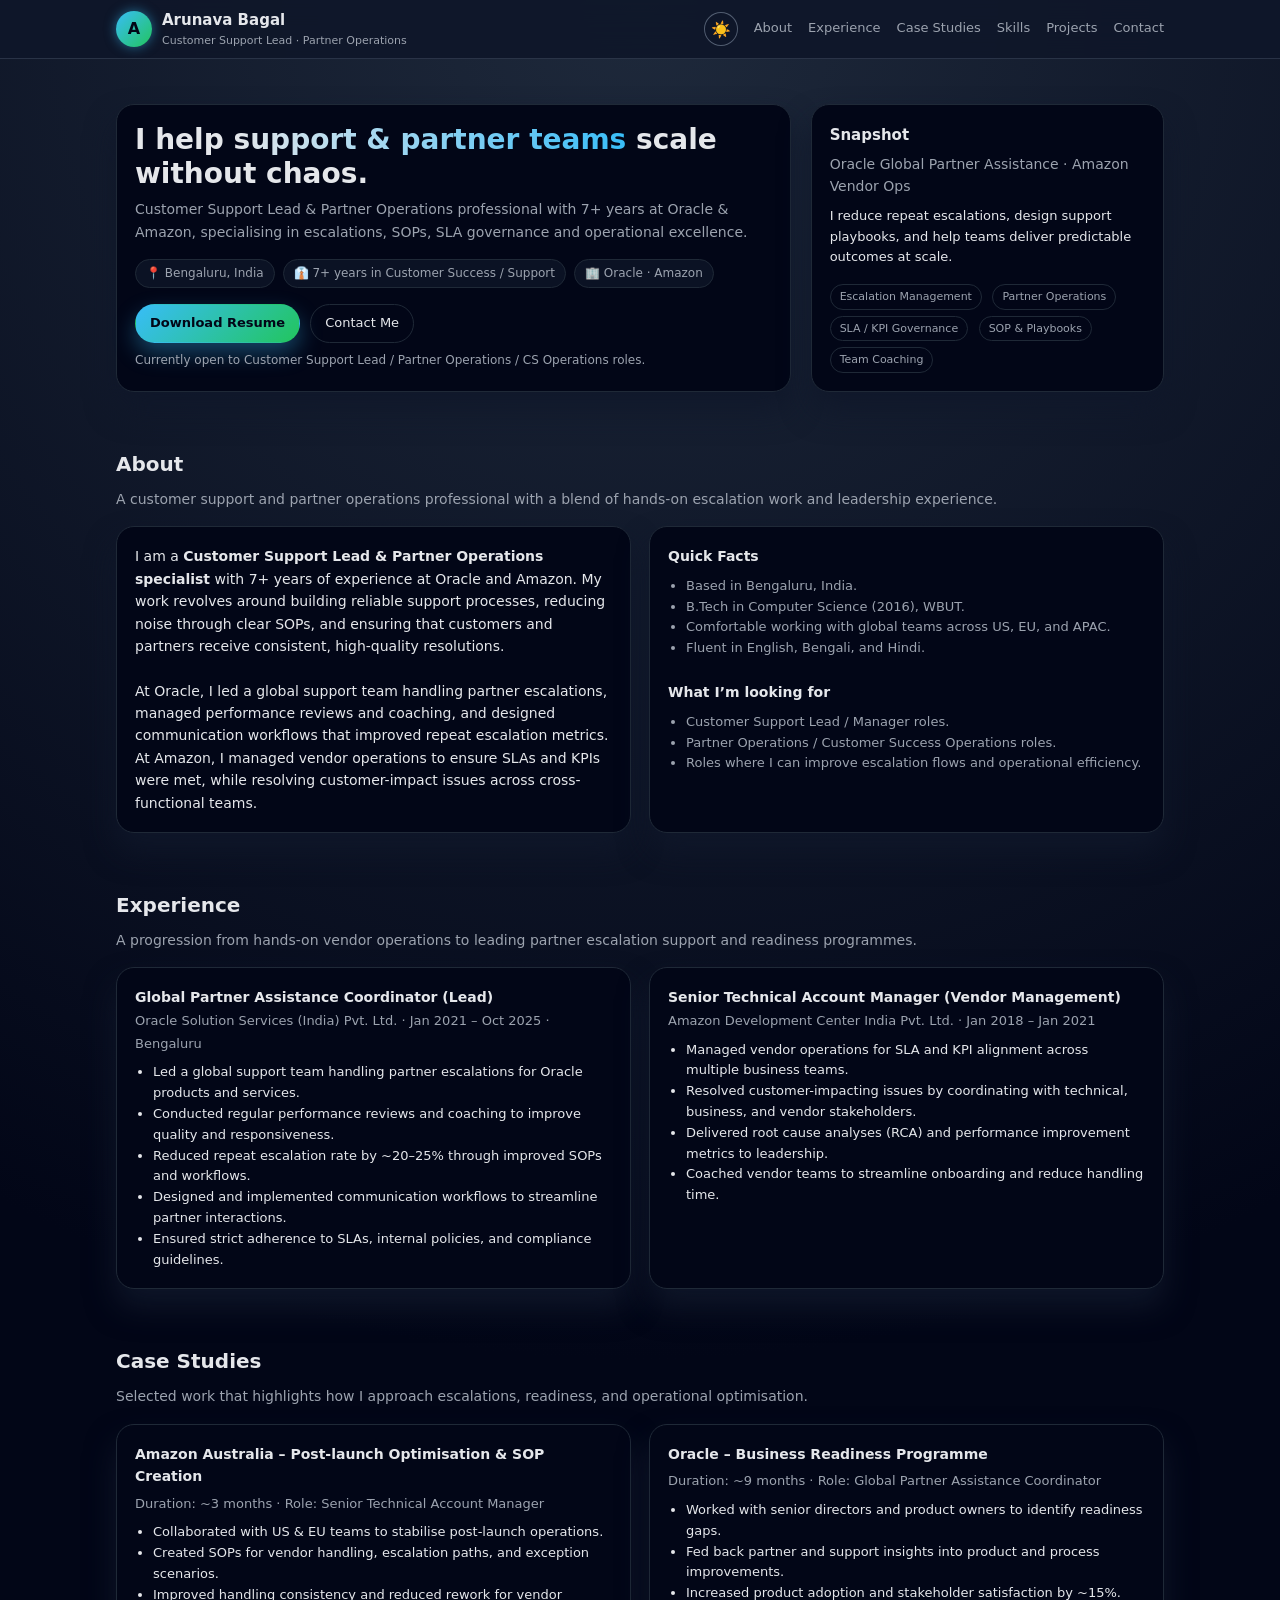
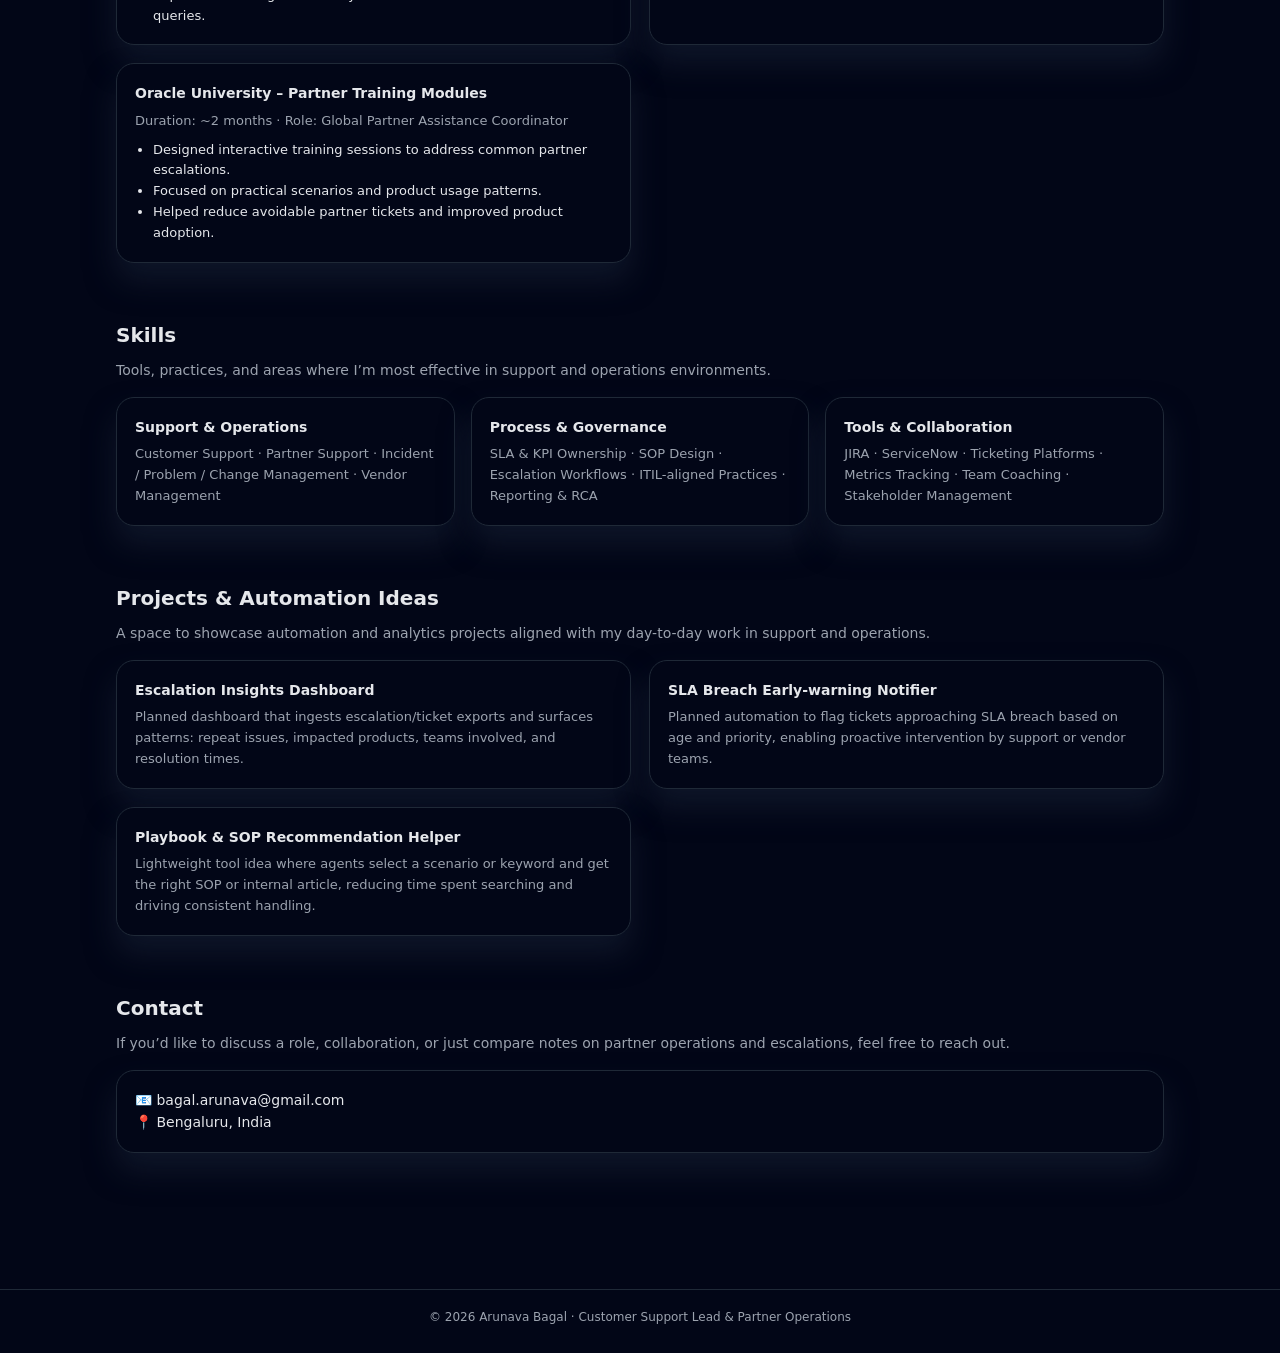
==== commit f664d05b: "Update index.html" ====
--- a/index.html
+++ b/index.html
@@ -4,971 +4,700 @@
   <meta charset="UTF-8" />
   <title>Arunava Bagal | Customer Support Lead & Partner Operations</title>
   <meta name="viewport" content="width=device-width, initial-scale=1" />
-  <meta name="description" content="Portfolio of Arunava Bagal, Customer Support Lead & Partner Operations professional with experience at Oracle and Amazon." />
+
   <style>
     :root {
-      --bg: #0f172a;
-      --bg-alt: #020617;
+      /* Dark theme defaults */
+      --bg: radial-gradient(circle at top, #1e293b 0, #020617 45%);
       --card: #020617;
       --accent: #38bdf8;
-      --accent-soft: rgba(56, 189, 248, 0.15);
+      --accent-2: #22c55e;
       --text-main: #e5e7eb;
       --text-muted: #9ca3af;
-      --border-subtle: #1e293b;
-      --shadow-soft: 0 20px 30px rgba(15, 23, 42, 0.8);
-      --radius-lg: 18px;
-    }
-
-    * {
-      box-sizing: border-box;
-      margin: 0;
-      padding: 0;
-    }
-
-    html, body {
-      width: 100%;
-      overflow-x: hidden;
-    }
+      --border: #1f2937;
+      --radius: 18px;
+      --shadow-soft: 0 18px 30px rgba(15, 23, 42, 0.9);
+    }
+
+    /* Light theme overrides */
+    body[data-theme="light"] {
+      --bg: radial-gradient(circle at top, #e5e7eb 0, #f9fafb 45%);
+      --card: #ffffff;
+      --text-main: #020617;
+      --text-muted: #4b5563;
+      --border: #e5e7eb;
+      --shadow-soft: 0 10px 20px rgba(15, 23, 42, 0.08);
+    }
+
+    * { margin: 0; padding: 0; box-sizing: border-box; }
+
+    html { scroll-behavior: smooth; }
 
     body {
-      font-family: system-ui, -apple-system, BlinkMacSystemFont, "Segoe UI", sans-serif;
-      background: radial-gradient(circle at top, #1e293b 0, #020617 45%, #020617 100%);
+      font-family: system-ui, -apple-system, "Segoe UI", sans-serif;
+      background: var(--bg);
       color: var(--text-main);
       line-height: 1.6;
-    }
-
-    a {
-      color: inherit;
-      text-decoration: none;
-    }
-
-    /* Layout */
-
-    .page {
-      max-width: 1080px;
-      margin: 0 auto;
-      padding: 16px;
-    }
+      padding-top: 80px; /* space for fixed header */
+    }
+
+    a { text-decoration: none; color: inherit; }
+
+    /* ============ HEADER ============ */
 
     header {
-      position: sticky;
+      position: fixed;
       top: 0;
-      z-index: 20;
-      backdrop-filter: blur(16px);
-      background: linear-gradient(to bottom, rgba(15, 23, 42, 0.9), rgba(15, 23, 42, 0.7));
-      border-bottom: 1px solid rgba(148, 163, 184, 0.15);
+      left: 0;
+      right: 0;
+      z-index: 1000;
+      backdrop-filter: blur(14px);
+      background: rgba(15, 23, 42, 0.9);
+      border-bottom: 1px solid rgba(148, 163, 184, 0.2);
+    }
+
+    body[data-theme="light"] header {
+      background: rgba(15, 23, 42, 0.95); /* keep header dark in light theme */
     }
 
     .nav {
       max-width: 1080px;
       margin: 0 auto;
+      padding: 10px 16px;
       display: flex;
       align-items: center;
       justify-content: space-between;
-      padding: 12px 16px;
       gap: 12px;
-    }
-
-    .nav-left {
+      flex-wrap: wrap;
+    }
+
+    .brand {
       display: flex;
       align-items: center;
       gap: 10px;
     }
 
-    .nav-logo {
-      width: 34px;
-      height: 34px;
+    .logo {
+      width: 36px;
+      height: 36px;
       border-radius: 999px;
-      border: 1px solid rgba(148, 163, 184, 0.3);
+      background: linear-gradient(135deg, var(--accent), var(--accent-2));
+      display: grid;
+      place-items: center;
+      font-weight: 700;
+      color: #020617;
+      box-shadow: 0 0 12px rgba(56, 189, 248, 0.5);
+      flex-shrink: 0;
+    }
+
+    .brand-text {
+      line-height: 1.2;
+    }
+
+    .brand-text strong { font-size: 15px; }
+    .brand-text small { font-size: 11px; color: var(--text-muted); }
+
+    .nav-right {
       display: flex;
       align-items: center;
-      justify-content: center;
-      font-weight: 700;
-      font-size: 18px;
-      background: radial-gradient(circle at top left, #38bdf8, #0f172a);
-      color: white;
-      flex-shrink: 0;
-    }
-
-    .nav-title {
-      font-weight: 600;
-      font-size: 16px;
-    }
-
-    .nav-subtitle {
-      font-size: 12px;
-      color: var(--text-muted);
+      gap: 16px;
+      flex-wrap: wrap;
+      justify-content: flex-end;
     }
 
     .nav-links {
       display: flex;
+      gap: 16px;
       flex-wrap: wrap;
-      justify-content: flex-end;
-      gap: 20px;
-      font-size: 14px;
-    }
-
-    .nav-links a {
+      font-size: 13px;
+    }
+
+    .nav-link {
       position: relative;
+      padding-bottom: 2px;
       color: var(--text-muted);
-      padding-bottom: 2px;
-      white-space: nowrap;
-    }
-
-    .nav-links a::after {
+      cursor: pointer;
+    }
+
+    .nav-link::after {
       content: "";
       position: absolute;
       left: 0;
       bottom: -2px;
       width: 0;
       height: 2px;
-      background: linear-gradient(to right, #38bdf8, #22c55e);
+      background: linear-gradient(90deg, var(--accent), var(--accent-2));
+      border-radius: 999px;
       transition: width 0.2s ease-out;
     }
 
-    .nav-links a:hover {
+    .nav-link:hover {
       color: var(--text-main);
     }
 
-    .nav-links a:hover::after {
+    .nav-link.active {
+      color: #f9fafb;
+      font-weight: 600;
+    }
+
+    .nav-link.active::after {
       width: 100%;
     }
 
+    .theme-toggle {
+      border-radius: 999px;
+      border: 1px solid rgba(148, 163, 184, 0.5);
+      background: rgba(15, 23, 42, 0.8);
+      color: #e5e7eb;
+      width: 34px;
+      height: 34px;
+      display: grid;
+      place-items: center;
+      font-size: 16px;
+      cursor: pointer;
+      padding: 0;
+      outline: none;
+    }
+
+    .theme-toggle:hover {
+      border-color: var(--accent);
+    }
+
+    /* ============ LAYOUT ============ */
+
     main {
-      padding: 20px 16px 60px;
+      max-width: 1080px;
+      margin: 0 auto;
+      padding: 24px 16px 80px;
     }
 
     section {
-      margin-bottom: 48px;
+      margin-bottom: 56px;
+      scroll-margin-top: 95px; /* so anchors don't hide under header */
     }
 
     .section-title {
       font-size: 20px;
-      font-weight: 600;
-      margin-bottom: 12px;
-      display: flex;
-      align-items: center;
-      gap: 8px;
-    }
-
-    .section-title span {
-      display: inline-block;
-      width: 18px;
-      height: 2px;
-      background: linear-gradient(to right, #38bdf8, #22c55e);
-      border-radius: 999px;
-    }
-
-    .section-subtitle {
+      margin-bottom: 8px;
+    }
+
+    .section-desc {
+      color: var(--text-muted);
       font-size: 14px;
-      color: var(--text-muted);
-      margin-bottom: 18px;
-    }
-
-    /* Hero */
+      margin-bottom: 16px;
+    }
+
+    .card {
+      background: var(--card);
+      border-radius: var(--radius);
+      border: 1px solid var(--border);
+      padding: 18px;
+      box-shadow: var(--shadow-soft);
+      font-size: 14px;
+    }
+
+    /* ============ HERO ============ */
 
     .hero {
       display: grid;
-      grid-template-columns: minmax(0, 3fr) minmax(0, 2.2fr);
-      gap: 24px;
-      align-items: center;
-    }
-
-    .hero-main {
-      padding: 22px 22px 24px;
-      border-radius: 22px;
-      background: radial-gradient(circle at top left, rgba(56, 189, 248, 0.18), transparent 60%),
-                  radial-gradient(circle at bottom right, rgba(34, 197, 94, 0.18), transparent 65%),
-                  var(--bg);
-      border: 1px solid rgba(148, 163, 184, 0.25);
-      box-shadow: var(--shadow-soft);
-    }
-
-    .hero-tag {
-      display: inline-flex;
-      align-items: center;
-      gap: 8px;
-      font-size: 11px;
-      padding: 4px 10px;
-      border-radius: 999px;
-      background: rgba(15, 23, 42, 0.7);
-      border: 1px solid rgba(148, 163, 184, 0.4);
-      margin-bottom: 12px;
-      color: var(--text-muted);
-    }
-
-    .hero-tag-dot {
-      width: 8px;
-      height: 8px;
-      border-radius: 999px;
-      background: #22c55e;
-      box-shadow: 0 0 8px rgba(34, 197, 94, 0.9);
+      grid-template-columns: minmax(0, 2.1fr) minmax(0, 1.1fr);
+      gap: 20px;
+      align-items: stretch;
     }
 
     .hero-title {
       font-size: 28px;
       line-height: 1.2;
-      font-weight: 650;
       margin-bottom: 8px;
     }
 
     .hero-highlight {
-      background: linear-gradient(to right, #e5e7eb, #38bdf8);
+      background: linear-gradient(90deg, #e5e7eb, var(--accent));
       -webkit-background-clip: text;
       color: transparent;
     }
 
     .hero-subtitle {
+      color: var(--text-muted);
       font-size: 14px;
-      color: var(--text-muted);
-      max-width: 480px;
-      margin-bottom: 18px;
-    }
-
-    .hero-metadata {
+      margin-bottom: 16px;
+    }
+
+    .hero-meta {
       display: flex;
       flex-wrap: wrap;
-      gap: 10px;
+      gap: 8px;
       font-size: 12px;
       color: var(--text-muted);
-      margin-bottom: 18px;
-    }
-
-    .hero-metadata span {
-      display: inline-flex;
-      align-items: center;
-      gap: 6px;
+      margin-bottom: 16px;
+    }
+
+    .hero-meta span {
       padding: 4px 10px;
       border-radius: 999px;
-      background: rgba(15, 23, 42, 0.85);
-      border: 1px solid rgba(148, 163, 184, 0.35);
+      border: 1px solid var(--border);
+      background: rgba(15, 23, 42, 0.7);
+    }
+
+    body[data-theme="light"] .hero-meta span {
+      background: #f3f4f6;
     }
 
     .hero-actions {
       display: flex;
       flex-wrap: wrap;
       gap: 10px;
-      margin-bottom: 10px;
+      margin-bottom: 8px;
     }
 
     .btn {
+      display: inline-flex;
+      align-items: center;
+      justify-content: center;
       padding: 8px 14px;
+      border-radius: 999px;
       font-size: 13px;
-      border-radius: 999px;
       border: 1px solid transparent;
       cursor: pointer;
-      display: inline-flex;
-      align-items: center;
-      gap: 8px;
+      text-decoration: none;
       transition: transform 0.12s ease-out, box-shadow 0.12s ease-out, background 0.12s ease-out, border-color 0.12s ease-out;
     }
 
     .btn-primary {
-      background: linear-gradient(to right, #38bdf8, #22c55e);
-      color: #0f172a;
+      background: linear-gradient(135deg, var(--accent), var(--accent-2));
+      color: #020617;
       font-weight: 600;
-      box-shadow: 0 12px 25px rgba(56, 189, 248, 0.4);
+      box-shadow: 0 10px 22px rgba(56, 189, 248, 0.35);
     }
 
     .btn-primary:hover {
       transform: translateY(-1px);
-      box-shadow: 0 18px 30px rgba(34, 197, 94, 0.45);
+      box-shadow: 0 14px 26px rgba(56, 189, 248, 0.45);
     }
 
     .btn-ghost {
-      background: rgba(15, 23, 42, 0.9);
+      background: transparent;
+      border-color: var(--border);
       color: var(--text-main);
-      border-color: rgba(148, 163, 184, 0.4);
     }
 
     .btn-ghost:hover {
-      background: rgba(15, 23, 42, 0.9);
-      border-color: #38bdf8;
+      border-color: var(--accent);
       transform: translateY(-1px);
     }
 
-    .hero-note {
+    .pill {
+      display: inline-block;
+      margin-top: 6px;
+      margin-right: 6px;
+      padding: 3px 9px;
+      border-radius: 999px;
+      border: 1px solid var(--border);
       font-size: 11px;
       color: var(--text-muted);
     }
 
-    .hero-side {
-      display: grid;
-      gap: 12px;
-    }
-
-    .info-card {
-      padding: 14px 14px 16px;
-      border-radius: var(--radius-lg);
-      background: rgba(15, 23, 42, 0.95);
-      border: 1px solid rgba(148, 163, 184, 0.3);
-      box-shadow: 0 18px 30px rgba(15, 23, 42, 0.9);
-      font-size: 13px;
-    }
-
-    .info-card-title {
-      font-size: 13px;
-      font-weight: 600;
-      margin-bottom: 6px;
-    }
-
-    .info-card-pill {
-      display: inline-block;
-      margin-top: 4px;
-      font-size: 11px;
-      padding: 2px 8px;
-      border-radius: 999px;
-      background: rgba(15, 23, 42, 0.9);
-      border: 1px solid rgba(148, 163, 184, 0.3);
-      color: var(--text-muted);
-    }
-
-    .pill-row {
-      display: flex;
-      flex-wrap: wrap;
-      gap: 6px;
-      margin-top: 6px;
-    }
-
-    .pill {
-      font-size: 11px;
-      padding: 3px 8px;
-      border-radius: 999px;
-      border: 1px solid rgba(148, 163, 184, 0.3);
-      background: rgba(15, 23, 42, 0.85);
-      color: var(--text-muted);
-    }
-
-    /* About / Experience / Case Studies */
+    /* ============ GRIDS ============ */
 
     .grid-2 {
       display: grid;
-      grid-template-columns: minmax(0, 1.6fr) minmax(0, 2fr);
-      gap: 20px;
-    }
-
-    .card {
-      padding: 16px 16px 18px;
-      border-radius: var(--radius-lg);
-      background: var(--card);
-      border: 1px solid var(--border-subtle);
-      box-shadow: 0 16px 28px rgba(15, 23, 42, 0.85);
-      font-size: 13px;
-    }
-
-    .card + .card {
-      margin-top: 10px;
-    }
-
-    .muted {
+      grid-template-columns: repeat(2, minmax(0, 1fr));
+      gap: 18px;
+    }
+
+    .grid-3 {
+      display: grid;
+      grid-template-columns: repeat(3, minmax(0, 1fr));
+      gap: 16px;
+    }
+
+    /* ============ FOOTER ============ */
+
+    footer {
+      border-top: 1px solid var(--border);
+      padding: 18px 16px 26px;
+      text-align: center;
+      font-size: 12px;
       color: var(--text-muted);
     }
 
-    .highlight {
-      color: #e5e7eb;
-      font-weight: 500;
-    }
-
-    .experience-item {
-      display: grid;
-      grid-template-columns: minmax(0, 1.3fr) minmax(0, 2.1fr);
-      gap: 12px;
-      padding: 12px 0;
-      border-bottom: 1px dashed rgba(148, 163, 184, 0.3);
-    }
-
-    .experience-item:last-child {
-      border-bottom: none;
-      padding-bottom: 0;
-    }
-
-    .experience-role {
-      font-size: 14px;
-      font-weight: 600;
-    }
-
-    .experience-company {
-      font-size: 13px;
-      color: var(--text-muted);
-      margin-bottom: 4px;
-    }
-
-    .experience-meta {
-      font-size: 11px;
-      color: var(--text-muted);
-    }
-
-    .list {
-      padding-left: 18px;
-      margin-top: 4px;
-    }
-
-    .list li {
-      margin-bottom: 2px;
-    }
-
-    /* Case Studies */
-
-    .case-list {
-      display: grid;
-      gap: 14px;
-    }
-
-    .case-item-title {
-      font-size: 14px;
-      font-weight: 600;
-    }
-
-    .badge-row {
-      display: flex;
-      flex-wrap: wrap;
-      gap: 6px;
-      margin-top: 4px;
-      margin-bottom: 6px;
-    }
-
-    .badge {
-      font-size: 10px;
-      text-transform: uppercase;
-      letter-spacing: 0.04em;
-      padding: 2px 7px;
-      border-radius: 999px;
-      background: rgba(15, 23, 42, 0.9);
-      border: 1px solid rgba(148, 163, 184, 0.4);
-      color: var(--text-muted);
-    }
-
-    .case-meta {
-      font-size: 11px;
-      color: var(--text-muted);
-      margin-bottom: 4px;
-    }
-
-    /* Skills */
-
-    .skills-grid {
-      display: grid;
-      grid-template-columns: repeat(auto-fit, minmax(180px, 1fr));
-      gap: 10px;
-    }
-
-    .skills-group-title {
-      font-size: 13px;
-      font-weight: 600;
-      margin-bottom: 6px;
-    }
-
-    /* Projects */
-
-    .projects-grid {
-      display: grid;
-      grid-template-columns: repeat(auto-fit, minmax(240px, 1fr));
-      gap: 12px;
-    }
-
-    .project-status {
-      font-size: 11px;
-      color: var(--text-muted);
-      margin-top: 6px;
-    }
-
-    /* Contact */
-
-    .contact-row {
-      display: flex;
-      flex-wrap: wrap;
-      gap: 10px;
-      font-size: 13px;
-    }
-
-    .contact-item {
-      display: inline-flex;
-      align-items: center;
-      gap: 6px;
-      padding: 6px 10px;
-      border-radius: 999px;
-      border: 1px solid rgba(148, 163, 184, 0.3);
-      background: rgba(15, 23, 42, 0.9);
-      color: var(--text-muted);
-    }
-
-    footer {
-      border-top: 1px solid rgba(148, 163, 184, 0.2);
-      padding: 12px 16px 24px;
-      font-size: 11px;
-      color: var(--text-muted);
-      text-align: center;
-      background: linear-gradient(to top, rgba(15, 23, 42, 0.98), transparent);
-    }
-
-    /* ===========================
-       Responsive tweaks
-       =========================== */
+    /* ============ RESPONSIVE ============ */
 
     @media (max-width: 900px) {
+      body {
+        padding-top: 92px;
+      }
+
       .hero {
-        grid-template-columns: 1fr;
-      }
-
-      .hero-main {
-        order: 1;
-      }
-
-      .hero-side {
-        order: 2;
-      }
-
-      .experience-item {
-        grid-template-columns: 1fr;
-      }
-    }
-
-    @media (max-width: 768px) {
-      .page {
-        padding: 12px;
-      }
-
-      main {
-        padding: 16px 8px 40px;
-      }
-
+        grid-template-columns: minmax(0, 1fr);
+      }
+
+      .grid-2, .grid-3 {
+        grid-template-columns: minmax(0, 1fr);
+      }
+    }
+
+    @media (max-width: 640px) {
       .nav {
-        flex-direction: column;
         align-items: flex-start;
-        padding: 10px 12px;
+      }
+
+      .nav-right {
+        justify-content: flex-start;
       }
 
       .nav-links {
-        justify-content: flex-start;
-        gap: 10px 16px;
         font-size: 12px;
-      }
-
-      .hero-main {
-        padding: 18px 16px 20px;
       }
 
       .hero-title {
         font-size: 24px;
       }
-
-      .hero-subtitle {
-        font-size: 13px;
-      }
-
-      .section-title {
-        font-size: 18px;
-      }
-
-      .section-subtitle {
-        font-size: 13px;
-      }
-
-      .grid-2 {
-        grid-template-columns: 1fr;
-      }
-
-      .skills-grid,
-      .projects-grid {
-        grid-template-columns: 1fr;
-      }
-    }
-
-    @media (max-width: 480px) {
-      .nav-title {
-        font-size: 15px;
-      }
-
-      .nav-subtitle {
-        font-size: 11px;
-      }
-
-      .nav-links {
-        font-size: 11px;
-        gap: 8px 12px;
-      }
-
-      .hero-title {
-        font-size: 21px;
-      }
-
-      .hero-metadata span {
-        width: 100%;
-      }
-
-      .card {
-        padding: 14px 13px 16px;
-      }
-
-      .contact-row {
-        flex-direction: column;
-      }
-
-      .contact-item {
-        width: 100%;
-        justify-content: flex-start;
-      }
     }
   </style>
 </head>
-<body>
+
+<body data-theme="dark">
   <header>
     <nav class="nav">
-      <div class="nav-left">
-        <div class="nav-logo">A</div>
-        <div>
-          <div class="nav-title">Arunava Bagal</div>
-          <div class="nav-subtitle">Customer Support Lead · Partner Operations</div>
-        </div>
-      </div>
-      <div class="nav-links">
-        <a href="#about">About</a>
-        <a href="#experience">Experience</a>
-        <a href="#case-studies">Case Studies</a>
-        <a href="#skills">Skills</a>
-        <a href="#projects">Projects</a>
-        <a href="#contact">Contact</a>
+      <div class="brand">
+        <div class="logo">A</div>
+        <div class="brand-text">
+          <strong>Arunava Bagal</strong><br />
+          <small>Customer Support Lead · Partner Operations</small>
+        </div>
+      </div>
+
+      <div class="nav-right">
+        <button class="theme-toggle" type="button" aria-label="Toggle dark/light mode">☀️</button>
+        <div class="nav-links">
+          <a href="#about" class="nav-link">About</a>
+          <a href="#experience" class="nav-link">Experience</a>
+          <a href="#case-studies" class="nav-link">Case Studies</a>
+          <a href="#skills" class="nav-link">Skills</a>
+          <a href="#projects" class="nav-link">Projects</a>
+          <a href="#contact" class="nav-link">Contact</a>
+        </div>
       </div>
     </nav>
   </header>
 
-  <div class="page">
-    <main>
-      <!-- HERO -->
-      <section class="hero" id="top">
-        <div class="hero-main">
-          <div class="hero-tag">
-            <span class="hero-tag-dot"></span>
-            Open to Customer Support Lead / Partner Operations roles
-          </div>
-          <h1 class="hero-title">
-            I help <span class="hero-highlight">support & partner teams</span> reduce escalations and scale operations.
-          </h1>
-          <p class="hero-subtitle">
-            Customer Support Lead &amp; Partner Operations professional with 7+ years at Oracle and Amazon,
-            specialising in escalation management, process optimisation, and stakeholder alignment across global teams.
-          </p>
-
-          <div class="hero-metadata">
-            <span>📍 Bengaluru, India</span>
-            <span>📞 +91 98749 26312</span>
-            <span>✉️ bagal.arunava@gmail.com</span>
-            <span>👔 7+ years in Customer Success / Support</span>
-          </div>
-
-          <div class="hero-actions">
-            <a href="Arunava_Bagal_2025.pdf" class="btn btn-primary" target="_blank" rel="noopener">
-              Download Resume
-            </a>
-            <a href="#contact" class="btn btn-ghost">
-              Contact Me
-            </a>
-          </div>
-          <div class="hero-note">
-            Previously at Oracle Solution Services (Global Partner Assistance) and Amazon Development Center (Vendor Operations).
-          </div>
-        </div>
-
-        <aside class="hero-side">
-          <div class="info-card">
-            <div class="info-card-title">Snapshot</div>
-            <ul class="list">
-              <li>Led a global partner escalation support team at Oracle.</li>
-              <li>Reduced repeat escalations by ~20–25% through SOPs and coaching.</li>
-              <li>Managed vendor operations, SLAs, and KPIs for Amazon’s marketplace.</li>
-            </ul>
-            <div class="info-card-pill">Oracle · Amazon · Global Stakeholders</div>
-          </div>
-          <div class="info-card">
-            <div class="info-card-title">Key Focus Areas</div>
-            <div class="pill-row">
-              <span class="pill">Escalation Management</span>
-              <span class="pill">Partner Operations</span>
-              <span class="pill">SLA & KPI Governance</span>
-              <span class="pill">Process Optimisation</span>
-              <span class="pill">Team Coaching</span>
-            </div>
-          </div>
-        </aside>
-      </section>
-
-      <!-- ABOUT -->
-      <section id="about">
-        <h2 class="section-title"><span></span>About</h2>
-        <div class="section-subtitle">
-          A customer support and partner operations professional with a blend of hands-on escalation work and leadership experience.
-        </div>
-        <div class="grid-2">
-          <div class="card">
-            <p>
-              I am a <span class="highlight">Customer Support Lead &amp; Partner Operations specialist</span> with over 7 years of
-              experience at Oracle and Amazon. My work revolves around building reliable support processes, reducing noise through
-              clear SOPs, and ensuring that customers and partners receive consistent, high-quality resolutions.
-            </p>
-            <br />
-            <p>
-              At Oracle, I have led a global support team handling partner escalations, managed performance reviews and coaching,
-              and designed communication workflows that improved repeat escalation metrics. At Amazon, I managed vendor operations
-              to ensure SLAs and KPIs were met, while resolving customer-impact issues across cross-functional teams.
-            </p>
-            <br />
-            <p>
-              I enjoy working at the intersection of <span class="highlight">operations, support, and stakeholder management</span> —
-              translating complex issues into structured action plans, and helping teams execute them with clarity.
-            </p>
-          </div>
-          <div class="card">
-            <div class="skills-group-title">Quick Facts</div>
-            <ul class="list muted">
-              <li>Based in Bengaluru, India.</li>
-              <li>B.Tech in Computer Science (2016), WBUT.</li>
-              <li>Comfortable working with global teams across US, EU, and APAC.</li>
-              <li>Fluent in English, Bengali, and Hindi.</li>
-            </ul>
-            <br />
-            <div class="skills-group-title">What I’m looking for</div>
-            <ul class="list muted">
-              <li>Customer Support Lead / Manager roles.</li>
-              <li>Partner Operations / Customer Success Operations roles.</li>
-              <li>Roles where I can improve escalation flows and operational efficiency.</li>
-            </ul>
-          </div>
-        </div>
-      </section>
-
-      <!-- EXPERIENCE -->
-      <section id="experience">
-        <h2 class="section-title"><span></span>Experience</h2>
-        <div class="section-subtitle">
-          A progression from hands-on vendor operations to leading partner escalation support and readiness programmes.
-        </div>
-        <div class="card">
-          <div class="experience-item">
-            <div>
-              <div class="experience-role">Global Partner Assistance Coordinator (Lead)</div>
-              <div class="experience-company">Oracle Solution Services (India) Pvt. Ltd.</div>
-              <div class="experience-meta">Jan 2021 – Oct 2025 · Bengaluru, India</div>
-            </div>
-            <div>
-              <ul class="list">
-                <li>Led a global support team handling partner escalations for Oracle products and services.</li>
-                <li>Conducted regular performance reviews and coaching to improve quality and responsiveness.</li>
-                <li>Reduced repeat escalation rate by approximately 20–25% through improved SOPs and workflows.</li>
-                <li>Designed and implemented communication workflows to streamline partner interactions.</li>
-                <li>Ensured strict adherence to SLAs, internal policies, and compliance guidelines.</li>
-              </ul>
-            </div>
-          </div>
-
-          <div class="experience-item">
-            <div>
-              <div class="experience-role">Senior Technical Account Manager (Vendor Management)</div>
-              <div class="experience-company">Amazon Development Center India Pvt. Ltd.</div>
-              <div class="experience-meta">Jan 2018 – Jan 2021 · India</div>
-            </div>
-            <div>
-              <ul class="list">
-                <li>Managed vendor operations for SLA and KPI alignment across multiple business teams.</li>
-                <li>Resolved customer-impacting issues by coordinating with technical, business, and vendor stakeholders.</li>
-                <li>Delivered root cause analyses (RCA) and performance improvement metrics to leadership.</li>
-                <li>Coached vendor teams to streamline onboarding and reduce handling time.</li>
-              </ul>
-            </div>
-          </div>
-        </div>
-      </section>
-
-      <!-- CASE STUDIES -->
-      <section id="case-studies">
-        <h2 class="section-title"><span></span>Case Studies</h2>
-        <div class="section-subtitle">
-          Selected work that highlights how I approach escalations, readiness, and operational optimisation.
-        </div>
-        <div class="case-list">
-          <div class="card">
-            <div class="case-item-title">Amazon Australia – Post-launch Optimisation & SOP Creation</div>
-            <div class="badge-row">
-              <span class="badge">Vendor Operations</span>
-              <span class="badge">Post-launch</span>
-              <span class="badge">SOPs</span>
-            </div>
-            <div class="case-meta">Duration: ~3 months · Role: Senior Technical Account Manager</div>
-            <p class="muted">
-              After the launch of Amazon Australia, there was a need to stabilise operations, reduce variability in responses,
-              and ensure vendors were aligned with marketplace standards.
-            </p>
-            <br />
-            <ul class="list">
-              <li>Collaborated with US &amp; EU teams to understand best practices and gaps in the AU setup.</li>
-              <li>Created clear SOPs for vendor handling, escalation paths, and exception scenarios.</li>
-              <li>Improved handling consistency and reduced rework, leading to smoother day-to-day operations.</li>
-            </ul>
-          </div>
-
-          <div class="card">
-            <div class="case-item-title">Oracle – Business Readiness Programme</div>
-            <div class="badge-row">
-              <span class="badge">Stakeholder Management</span>
-              <span class="badge">Product Adoption</span>
-              <span class="badge">Business Readiness</span>
-            </div>
-            <div class="case-meta">Duration: ~9 months · Role: Global Partner Assistance Coordinator</div>
-            <p class="muted">
-              Business stakeholders needed better readiness around new or evolving Oracle products to drive adoption and reduce
-              support friction.
-            </p>
-            <br />
-            <ul class="list">
-              <li>Worked with senior directors and product owners to identify readiness gaps.</li>
-              <li>Fed back partner and support insights into product and process improvements.</li>
-              <li>Drove product improvements and increased product adoption and stakeholder satisfaction by ~15%.</li>
-            </ul>
-          </div>
-
-          <div class="card">
-            <div class="case-item-title">Oracle University – Partner Training Modules</div>
-            <div class="badge-row">
-              <span class="badge">Enablement</span>
-              <span class="badge">Training Design</span>
-              <span class="badge">Partner Success</span>
-            </div>
-            <div class="case-meta">Duration: ~2 months · Role: Global Partner Assistance Coordinator</div>
-            <p class="muted">
-              Many partner escalations were linked to product misunderstandings or incorrect usage.
-              Training became a strategic lever to reduce escalations and improve adoption.
-            </p>
-            <br />
-            <ul class="list">
-              <li>Designed and implemented interactive training sessions for partners via Oracle University.</li>
-              <li>Focused on practical scenarios and common escalations to drive better self-sufficiency.</li>
-              <li>Helped improve product adoption and reduce avoidable partner tickets over time.</li>
-            </ul>
-          </div>
-        </div>
-      </section>
-
-      <!-- SKILLS -->
-      <section id="skills">
-        <h2 class="section-title"><span></span>Skills</h2>
-        <div class="section-subtitle">
-          Tools, practices, and areas where I’m most effective in support and operations environments.
-        </div>
-        <div class="skills-grid">
-          <div class="card">
-            <div class="skills-group-title">Support & Operations</div>
-            <div class="pill-row">
-              <span class="pill">Customer Support</span>
-              <span class="pill">Partner Support</span>
-              <span class="pill">Incident Management</span>
-              <span class="pill">Problem Management</span>
-              <span class="pill">Change Management</span>
-              <span class="pill">Vendor Management</span>
-            </div>
-          </div>
-
-          <div class="card">
-            <div class="skills-group-title">Process & Governance</div>
-            <div class="pill-row">
-              <span class="pill">SLA & KPI Management</span>
-              <span class="pill">Process Optimisation</span>
-              <span class="pill">Escalation Workflows</span>
-              <span class="pill">SOP Design</span>
-              <span class="pill">ITIL-aligned Practices</span>
-              <span class="pill">Reporting & RCA</span>
-            </div>
-          </div>
-
-          <div class="card">
-            <div class="skills-group-title">Tools</div>
-            <div class="pill-row">
-              <span class="pill">JIRA</span>
-              <span class="pill">ServiceNow</span>
-              <span class="pill">Ticketing Platforms</span>
-              <span class="pill">Data & Metrics Tracking</span>
-            </div>
-          </div>
-
-          <div class="card">
-            <div class="skills-group-title">Leadership & Collaboration</div>
-            <div class="pill-row">
-              <span class="pill">Team Handling</span>
-              <span class="pill">Performance Coaching</span>
-              <span class="pill">Stakeholder Management</span>
-              <span class="pill">Cross-functional Collaboration</span>
-              <span class="pill">Partner Communication</span>
-            </div>
-          </div>
-        </div>
-      </section>
-
-      <!-- PROJECTS / AUTOMATIONS -->
-      <section id="projects">
-        <h2 class="section-title"><span></span>Projects & Automation Ideas</h2>
-        <div class="section-subtitle">
-          A space to showcase automation and analytics projects aligned with my day-to-day work in support and operations.
-        </div>
-        <div class="projects-grid">
-          <div class="card">
-            <div class="case-item-title">Escalation Insights Dashboard</div>
-            <p class="muted">
-              A dashboard that pulls escalation data (from CSVs or exported ticket data) and highlights patterns:
-              repeat issues, teams involved, and resolution times.
-            </p>
-            <div class="project-status">Status: Planned – will visualise trends to support leadership decisions.</div>
-          </div>
-
-          <div class="card">
-            <div class="case-item-title">SLA Breach Early-warning Notifier</div>
-            <p class="muted">
-              A small script or automation that flags tickets approaching SLA breach based on age and priority,
-              sending alerts to the right queues or Slack/Email.
-            </p>
-            <div class="project-status">Status: Planned – helps teams proactively manage high-risk tickets.</div>
-          </div>
-
-          <div class="card">
-            <div class="case-item-title">Playbook & SOP Recommendation Helper</div>
-            <p class="muted">
-              A lightweight tool where agents select a scenario or keyword, and it recommends the correct SOP or
-              internal article, reducing handling and investigation time.
-            </p>
-            <div class="project-status">Status: Planned – reduces variations in how different agents handle similar issues.</div>
-          </div>
-        </div>
-        <br />
-        <p class="muted">
-          As I build these projects, I’ll add live demos or GitHub links here to show how I approach automation in support and operations.
+  <main>
+    <!-- HERO -->
+    <section id="top" class="hero">
+      <div class="card">
+        <h1 class="hero-title">
+          I help <span class="hero-highlight">support & partner teams</span> scale without chaos.
+        </h1>
+        <p class="hero-subtitle">
+          Customer Support Lead & Partner Operations professional with 7+ years at Oracle & Amazon,
+          specialising in escalations, SOPs, SLA governance and operational excellence.
         </p>
-      </section>
-
-      <!-- CONTACT -->
-      <section id="contact">
-        <h2 class="section-title"><span></span>Contact</h2>
-        <div class="section-subtitle">
-          If you’d like to discuss a role, collaboration, or just compare notes on partner operations and escalations, feel free to reach out.
-        </div>
-        <div class="card">
-          <div class="contact-row">
-            <a href="mailto:bagal.arunava@gmail.com" class="contact-item">
-              ✉️ <span>Email: bagal.arunava@gmail.com</span>
-            </a>
-            <span class="contact-item">
-              📞 <span>Phone: +91 98749 26312</span>
-            </span>
-            <span class="contact-item">
-              📍 <span>Bengaluru, India</span>
-            </span>
-          </div>
-        </div>
-      </section>
-    </main>
-  </div>
+
+        <div class="hero-meta">
+          <span>📍 Bengaluru, India</span>
+          <span>👔 7+ years in Customer Success / Support</span>
+          <span>🏢 Oracle · Amazon</span>
+        </div>
+
+        <div class="hero-actions">
+          <a class="btn btn-primary" href="Arunava_Bagal_2025.pdf" target="_blank" rel="noopener">
+            Download Resume
+          </a>
+          <a class="btn btn-ghost" href="#contact">
+            Contact Me
+          </a>
+        </div>
+
+        <p style="font-size:12px;color:var(--text-muted);margin-top:4px;">
+          Currently open to Customer Support Lead / Partner Operations / CS Operations roles.
+        </p>
+      </div>
+
+      <div class="card">
+        <h3 style="margin-bottom:6px;font-size:15px;">Snapshot</h3>
+        <p class="section-desc" style="margin-bottom:8px;">
+          Oracle Global Partner Assistance · Amazon Vendor Ops
+        </p>
+        <p style="font-size:13px;">
+          I reduce repeat escalations, design support playbooks, and help teams deliver predictable outcomes at scale.
+        </p>
+        <div style="margin-top:10px;">
+          <span class="pill">Escalation Management</span>
+          <span class="pill">Partner Operations</span>
+          <span class="pill">SLA / KPI Governance</span>
+          <span class="pill">SOP & Playbooks</span>
+          <span class="pill">Team Coaching</span>
+        </div>
+      </div>
+    </section>
+
+    <!-- ABOUT -->
+    <section id="about">
+      <h2 class="section-title">About</h2>
+      <p class="section-desc">
+        A customer support and partner operations professional with a blend of hands-on escalation work and leadership experience.
+      </p>
+      <div class="grid-2">
+        <div class="card">
+          I am a <strong>Customer Support Lead & Partner Operations specialist</strong> with 7+ years of experience at
+          Oracle and Amazon. My work revolves around building reliable support processes, reducing noise through clear SOPs,
+          and ensuring that customers and partners receive consistent, high-quality resolutions.
+          <br /><br />
+          At Oracle, I led a global support team handling partner escalations, managed performance reviews and coaching,
+          and designed communication workflows that improved repeat escalation metrics. At Amazon, I managed vendor operations
+          to ensure SLAs and KPIs were met, while resolving customer-impact issues across cross-functional teams.
+        </div>
+        <div class="card">
+          <strong>Quick Facts</strong>
+          <ul style="margin-top:8px;padding-left:18px;color:var(--text-muted);font-size:13px;">
+            <li>Based in Bengaluru, India.</li>
+            <li>B.Tech in Computer Science (2016), WBUT.</li>
+            <li>Comfortable working with global teams across US, EU, and APAC.</li>
+            <li>Fluent in English, Bengali, and Hindi.</li>
+          </ul>
+          <br />
+          <strong>What I’m looking for</strong>
+          <ul style="margin-top:8px;padding-left:18px;color:var(--text-muted);font-size:13px;">
+            <li>Customer Support Lead / Manager roles.</li>
+            <li>Partner Operations / Customer Success Operations roles.</li>
+            <li>Roles where I can improve escalation flows and operational efficiency.</li>
+          </ul>
+        </div>
+      </div>
+    </section>
+
+    <!-- EXPERIENCE -->
+    <section id="experience">
+      <h2 class="section-title">Experience</h2>
+      <p class="section-desc">
+        A progression from hands-on vendor operations to leading partner escalation support and readiness programmes.
+      </p>
+      <div class="grid-2">
+        <div class="card">
+          <strong>Global Partner Assistance Coordinator (Lead)</strong><br />
+          <span style="font-size:13px;color:var(--text-muted);">
+            Oracle Solution Services (India) Pvt. Ltd. · Jan 2021 – Oct 2025 · Bengaluru
+          </span>
+          <ul style="margin-top:8px;padding-left:18px;font-size:13px;">
+            <li>Led a global support team handling partner escalations for Oracle products and services.</li>
+            <li>Conducted regular performance reviews and coaching to improve quality and responsiveness.</li>
+            <li>Reduced repeat escalation rate by ~20–25% through improved SOPs and workflows.</li>
+            <li>Designed and implemented communication workflows to streamline partner interactions.</li>
+            <li>Ensured strict adherence to SLAs, internal policies, and compliance guidelines.</li>
+          </ul>
+        </div>
+        <div class="card">
+          <strong>Senior Technical Account Manager (Vendor Management)</strong><br />
+          <span style="font-size:13px;color:var(--text-muted);">
+            Amazon Development Center India Pvt. Ltd. · Jan 2018 – Jan 2021
+          </span>
+          <ul style="margin-top:8px;padding-left:18px;font-size:13px;">
+            <li>Managed vendor operations for SLA and KPI alignment across multiple business teams.</li>
+            <li>Resolved customer-impacting issues by coordinating with technical, business, and vendor stakeholders.</li>
+            <li>Delivered root cause analyses (RCA) and performance improvement metrics to leadership.</li>
+            <li>Coached vendor teams to streamline onboarding and reduce handling time.</li>
+          </ul>
+        </div>
+      </div>
+    </section>
+
+    <!-- CASE STUDIES -->
+    <section id="case-studies">
+      <h2 class="section-title">Case Studies</h2>
+      <p class="section-desc">
+        Selected work that highlights how I approach escalations, readiness, and operational optimisation.
+      </p>
+      <div class="grid-2">
+        <div class="card">
+          <strong>Amazon Australia – Post-launch Optimisation & SOP Creation</strong>
+          <p style="margin-top:6px;font-size:13px;color:var(--text-muted);">
+            Duration: ~3 months · Role: Senior Technical Account Manager
+          </p>
+          <ul style="margin-top:8px;padding-left:18px;font-size:13px;">
+            <li>Collaborated with US & EU teams to stabilise post-launch operations.</li>
+            <li>Created SOPs for vendor handling, escalation paths, and exception scenarios.</li>
+            <li>Improved handling consistency and reduced rework for vendor queries.</li>
+          </ul>
+        </div>
+        <div class="card">
+          <strong>Oracle – Business Readiness Programme</strong>
+          <p style="margin-top:6px;font-size:13px;color:var(--text-muted);">
+            Duration: ~9 months · Role: Global Partner Assistance Coordinator
+          </p>
+          <ul style="margin-top:8px;padding-left:18px;font-size:13px;">
+            <li>Worked with senior directors and product owners to identify readiness gaps.</li>
+            <li>Fed back partner and support insights into product and process improvements.</li>
+            <li>Increased product adoption and stakeholder satisfaction by ~15%.</li>
+          </ul>
+        </div>
+        <div class="card">
+          <strong>Oracle University – Partner Training Modules</strong>
+          <p style="margin-top:6px;font-size:13px;color:var(--text-muted);">
+            Duration: ~2 months · Role: Global Partner Assistance Coordinator
+          </p>
+          <ul style="margin-top:8px;padding-left:18px;font-size:13px;">
+            <li>Designed interactive training sessions to address common partner escalations.</li>
+            <li>Focused on practical scenarios and product usage patterns.</li>
+            <li>Helped reduce avoidable partner tickets and improved product adoption.</li>
+          </ul>
+        </div>
+      </div>
+    </section>
+
+    <!-- SKILLS -->
+    <section id="skills">
+      <h2 class="section-title">Skills</h2>
+      <p class="section-desc">
+        Tools, practices, and areas where I’m most effective in support and operations environments.
+      </p>
+      <div class="grid-3">
+        <div class="card">
+          <strong>Support & Operations</strong>
+          <p style="margin-top:6px;font-size:13px;color:var(--text-muted);">
+            Customer Support · Partner Support · Incident / Problem / Change Management · Vendor Management
+          </p>
+        </div>
+        <div class="card">
+          <strong>Process & Governance</strong>
+          <p style="margin-top:6px;font-size:13px;color:var(--text-muted);">
+            SLA & KPI Ownership · SOP Design · Escalation Workflows · ITIL-aligned Practices · Reporting & RCA
+          </p>
+        </div>
+        <div class="card">
+          <strong>Tools & Collaboration</strong>
+          <p style="margin-top:6px;font-size:13px;color:var(--text-muted);">
+            JIRA · ServiceNow · Ticketing Platforms · Metrics Tracking · Team Coaching · Stakeholder Management
+          </p>
+        </div>
+      </div>
+    </section>
+
+    <!-- PROJECTS / AUTOMATIONS -->
+    <section id="projects">
+      <h2 class="section-title">Projects & Automation Ideas</h2>
+      <p class="section-desc">
+        A space to showcase automation and analytics projects aligned with my day-to-day work in support and operations.
+      </p>
+      <div class="grid-2">
+        <div class="card">
+          <strong>Escalation Insights Dashboard</strong>
+          <p style="margin-top:6px;font-size:13px;color:var(--text-muted);">
+            Planned dashboard that ingests escalation/ticket exports and surfaces patterns:
+            repeat issues, impacted products, teams involved, and resolution times.
+          </p>
+        </div>
+        <div class="card">
+          <strong>SLA Breach Early-warning Notifier</strong>
+          <p style="margin-top:6px;font-size:13px;color:var(--text-muted);">
+            Planned automation to flag tickets approaching SLA breach based on age and priority,
+            enabling proactive intervention by support or vendor teams.
+          </p>
+        </div>
+        <div class="card">
+          <strong>Playbook & SOP Recommendation Helper</strong>
+          <p style="margin-top:6px;font-size:13px;color:var(--text-muted);">
+            Lightweight tool idea where agents select a scenario or keyword and get the right SOP or internal article,
+            reducing time spent searching and driving consistent handling.
+          </p>
+        </div>
+      </div>
+    </section>
+
+    <!-- CONTACT -->
+    <section id="contact">
+      <h2 class="section-title">Contact</h2>
+      <p class="section-desc">
+        If you’d like to discuss a role, collaboration, or just compare notes on partner operations and escalations, feel free to reach out.
+      </p>
+      <div class="card">
+        <p>
+          📧 <a href="mailto:bagal.arunava@gmail.com">bagal.arunava@gmail.com</a><br />
+          📍 Bengaluru, India
+        </p>
+      </div>
+    </section>
+  </main>
 
   <footer>
-    © <span id="year"></span> Arunava Bagal · Customer Support Lead &amp; Partner Operations
-    <script>
-      document.getElementById("year").textContent = new Date().getFullYear();
-    </script>
+    © <span id="year"></span> Arunava Bagal · Customer Support Lead & Partner Operations
   </footer>
+
+  <script>
+    // ===== YEAR IN FOOTER =====
+    document.getElementById("year").textContent = new Date().getFullYear();
+
+    // ===== THEME TOGGLE =====
+    const body = document.body;
+    const themeToggleBtn = document.querySelector(".theme-toggle");
+    const storedTheme = localStorage.getItem("theme");
+
+    function applyTheme(theme) {
+      body.setAttribute("data-theme", theme);
+      if (theme === "light") {
+        themeToggleBtn.textContent = "🌙"; // show moon when in light mode
+      } else {
+        themeToggleBtn.textContent = "☀️"; // show sun when in dark mode
+      }
+    }
+
+    if (storedTheme === "light" || storedTheme === "dark") {
+      applyTheme(storedTheme);
+    } else {
+      applyTheme("dark");
+    }
+
+    themeToggleBtn.addEventListener("click", () => {
+      const current = body.getAttribute("data-theme") || "dark";
+      const next = current === "dark" ? "light" : "dark";
+      applyTheme(next);
+      localStorage.setItem("theme", next);
+    });
+
+    // ===== ACTIVE NAV (SCROLL SPY) =====
+    const navLinks = Array.from(document.querySelectorAll(".nav-link"));
+    const sections = Array.from(document.querySelectorAll("main section[id]"));
+
+    function setActiveLinkById(id) {
+      navLinks.forEach(link => {
+        const targetId = (link.getAttribute("href") || "").replace("#", "");
+        link.classList.toggle("active", targetId === id);
+      });
+    }
+
+    // IntersectionObserver to track which section is in view
+    const observer = new IntersectionObserver(
+      (entries) => {
+        entries.forEach(entry => {
+          if (entry.isIntersecting) {
+            const id = entry.target.id;
+            if (id) {
+              setActiveLinkById(id);
+            }
+          }
+        });
+      },
+      {
+        root: null,
+        threshold: 0.3,
+        rootMargin: "-20% 0px -50% 0px"
+      }
+    );
+
+    sections.forEach(section => observer.observe(section));
+
+    // Also update active link on manual hash navigation
+    window.addEventListener("hashchange", () => {
+      const id = window.location.hash.replace("#", "");
+      if (id) setActiveLinkById(id);
+    });
+
+    // Set initial active based on hash or default
+    if (window.location.hash) {
+      setActiveLinkById(window.location.hash.replace("#", ""));
+    } else {
+      setActiveLinkById("about");
+    }
+  </script>
 </body>
 </html>
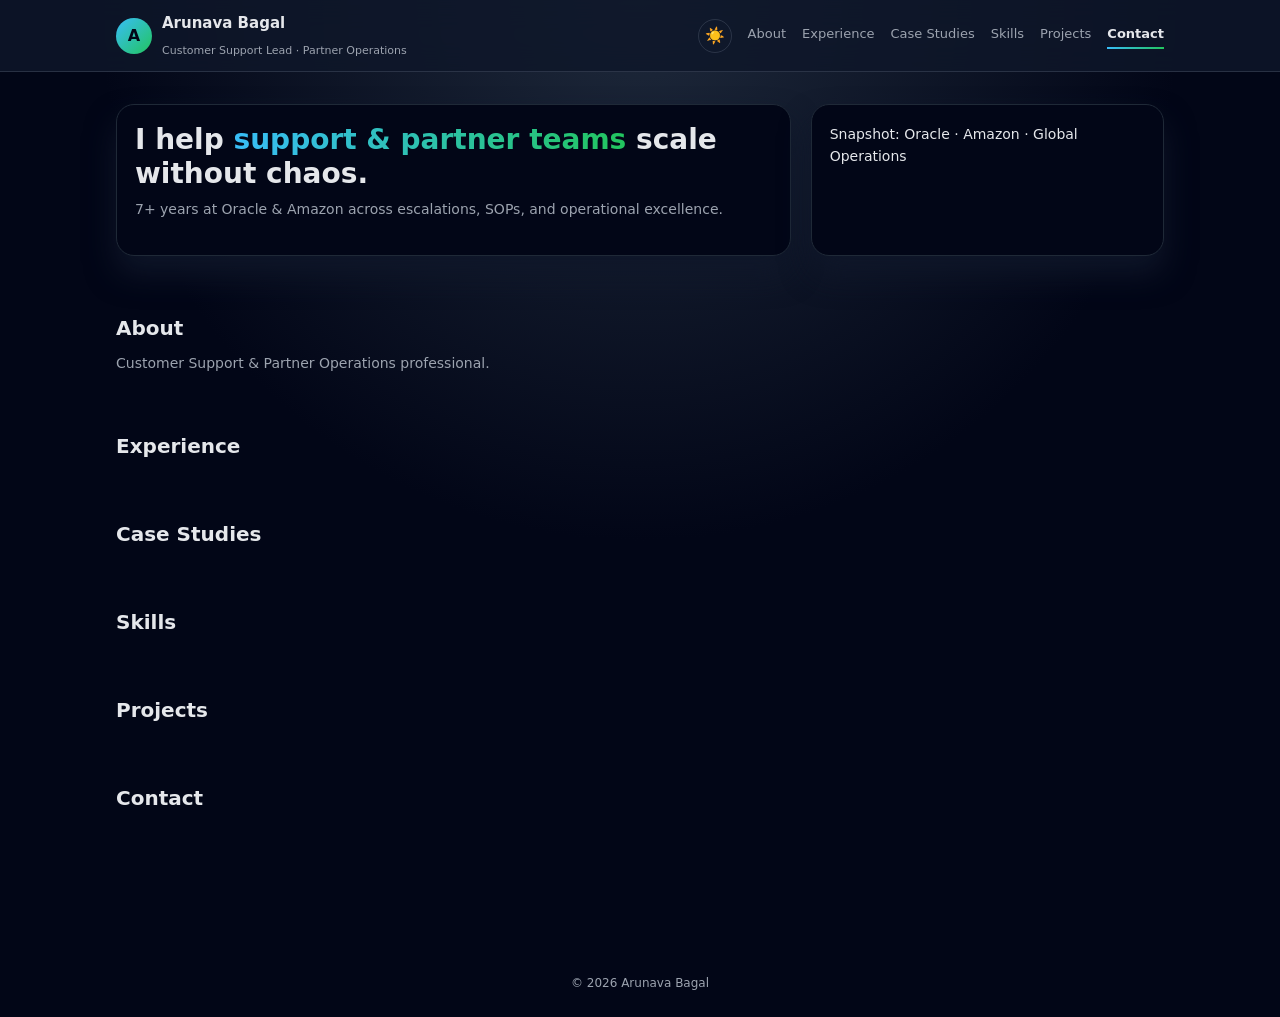
==== commit e3257fd5: "Update index.html" ====
--- a/index.html
+++ b/index.html
@@ -7,7 +7,7 @@
 
   <style>
     :root {
-      /* Dark theme defaults */
+      /* DARK THEME */
       --bg: radial-gradient(circle at top, #1e293b 0, #020617 45%);
       --card: #020617;
       --accent: #38bdf8;
@@ -17,20 +17,25 @@
       --border: #1f2937;
       --radius: 18px;
       --shadow-soft: 0 18px 30px rgba(15, 23, 42, 0.9);
-    }
-
-    /* Light theme overrides */
+
+      --header-bg: rgba(15, 23, 42, 0.85);
+      --header-border: rgba(148, 163, 184, 0.2);
+    }
+
+    /* LIGHT THEME OVERRIDES */
     body[data-theme="light"] {
-      --bg: radial-gradient(circle at top, #e5e7eb 0, #f9fafb 45%);
+      --bg: radial-gradient(circle at top, #f8fafc 0, #ffffff 45%);
       --card: #ffffff;
       --text-main: #020617;
-      --text-muted: #4b5563;
+      --text-muted: #475569;
       --border: #e5e7eb;
       --shadow-soft: 0 10px 20px rgba(15, 23, 42, 0.08);
+
+      --header-bg: rgba(255, 255, 255, 0.9);
+      --header-border: #e5e7eb;
     }
 
     * { margin: 0; padding: 0; box-sizing: border-box; }
-
     html { scroll-behavior: smooth; }
 
     body {
@@ -38,26 +43,20 @@
       background: var(--bg);
       color: var(--text-main);
       line-height: 1.6;
-      padding-top: 80px; /* space for fixed header */
+      padding-top: 80px;
     }
 
     a { text-decoration: none; color: inherit; }
 
-    /* ============ HEADER ============ */
+    /* ================= HEADER ================= */
 
     header {
       position: fixed;
-      top: 0;
-      left: 0;
-      right: 0;
+      top: 0; left: 0; right: 0;
       z-index: 1000;
       backdrop-filter: blur(14px);
-      background: rgba(15, 23, 42, 0.9);
-      border-bottom: 1px solid rgba(148, 163, 184, 0.2);
-    }
-
-    body[data-theme="light"] header {
-      background: rgba(15, 23, 42, 0.95); /* keep header dark in light theme */
+      background: var(--header-bg);
+      border-bottom: 1px solid var(--header-border);
     }
 
     .nav {
@@ -86,12 +85,6 @@
       place-items: center;
       font-weight: 700;
       color: #020617;
-      box-shadow: 0 0 12px rgba(56, 189, 248, 0.5);
-      flex-shrink: 0;
-    }
-
-    .brand-text {
-      line-height: 1.2;
     }
 
     .brand-text strong { font-size: 15px; }
@@ -102,7 +95,6 @@
       align-items: center;
       gap: 16px;
       flex-wrap: wrap;
-      justify-content: flex-end;
     }
 
     .nav-links {
@@ -116,7 +108,6 @@
       position: relative;
       padding-bottom: 2px;
       color: var(--text-muted);
-      cursor: pointer;
     }
 
     .nav-link::after {
@@ -127,43 +118,29 @@
       width: 0;
       height: 2px;
       background: linear-gradient(90deg, var(--accent), var(--accent-2));
-      border-radius: 999px;
       transition: width 0.2s ease-out;
     }
 
-    .nav-link:hover {
+    .nav-link.active {
       color: var(--text-main);
-    }
-
-    .nav-link.active {
-      color: #f9fafb;
       font-weight: 600;
     }
 
-    .nav-link.active::after {
-      width: 100%;
-    }
+    .nav-link.active::after { width: 100%; }
 
     .theme-toggle {
-      border-radius: 999px;
-      border: 1px solid rgba(148, 163, 184, 0.5);
-      background: rgba(15, 23, 42, 0.8);
-      color: #e5e7eb;
       width: 34px;
       height: 34px;
+      border-radius: 999px;
+      border: 1px solid var(--header-border);
+      background: transparent;
+      font-size: 16px;
+      cursor: pointer;
       display: grid;
       place-items: center;
-      font-size: 16px;
-      cursor: pointer;
-      padding: 0;
-      outline: none;
-    }
-
-    .theme-toggle:hover {
-      border-color: var(--accent);
-    }
-
-    /* ============ LAYOUT ============ */
+    }
+
+    /* ================= LAYOUT ================= */
 
     main {
       max-width: 1080px;
@@ -173,7 +150,7 @@
 
     section {
       margin-bottom: 56px;
-      scroll-margin-top: 95px; /* so anchors don't hide under header */
+      scroll-margin-top: 95px;
     }
 
     .section-title {
@@ -182,8 +159,8 @@
     }
 
     .section-desc {
+      font-size: 14px;
       color: var(--text-muted);
-      font-size: 14px;
       margin-bottom: 16px;
     }
 
@@ -196,13 +173,12 @@
       font-size: 14px;
     }
 
-    /* ============ HERO ============ */
+    /* ================= HERO ================= */
 
     .hero {
       display: grid;
-      grid-template-columns: minmax(0, 2.1fr) minmax(0, 1.1fr);
+      grid-template-columns: 2.1fr 1.1fr;
       gap: 20px;
-      align-items: stretch;
     }
 
     .hero-title {
@@ -212,492 +188,146 @@
     }
 
     .hero-highlight {
-      background: linear-gradient(90deg, #e5e7eb, var(--accent));
+      background: linear-gradient(90deg, var(--accent), var(--accent-2));
       -webkit-background-clip: text;
       color: transparent;
     }
 
     .hero-subtitle {
-      color: var(--text-muted);
       font-size: 14px;
-      margin-bottom: 16px;
-    }
-
-    .hero-meta {
-      display: flex;
-      flex-wrap: wrap;
-      gap: 8px;
-      font-size: 12px;
       color: var(--text-muted);
       margin-bottom: 16px;
     }
 
     .hero-meta span {
+      display: inline-block;
+      margin: 4px 6px 0 0;
       padding: 4px 10px;
       border-radius: 999px;
+      font-size: 12px;
       border: 1px solid var(--border);
-      background: rgba(15, 23, 42, 0.7);
-    }
-
-    body[data-theme="light"] .hero-meta span {
-      background: #f3f4f6;
-    }
-
-    .hero-actions {
-      display: flex;
-      flex-wrap: wrap;
-      gap: 10px;
-      margin-bottom: 8px;
-    }
-
-    .btn {
-      display: inline-flex;
-      align-items: center;
-      justify-content: center;
-      padding: 8px 14px;
-      border-radius: 999px;
-      font-size: 13px;
-      border: 1px solid transparent;
-      cursor: pointer;
-      text-decoration: none;
-      transition: transform 0.12s ease-out, box-shadow 0.12s ease-out, background 0.12s ease-out, border-color 0.12s ease-out;
-    }
-
-    .btn-primary {
-      background: linear-gradient(135deg, var(--accent), var(--accent-2));
-      color: #020617;
-      font-weight: 600;
-      box-shadow: 0 10px 22px rgba(56, 189, 248, 0.35);
-    }
-
-    .btn-primary:hover {
-      transform: translateY(-1px);
-      box-shadow: 0 14px 26px rgba(56, 189, 248, 0.45);
-    }
-
-    .btn-ghost {
-      background: transparent;
-      border-color: var(--border);
-      color: var(--text-main);
-    }
-
-    .btn-ghost:hover {
-      border-color: var(--accent);
-      transform: translateY(-1px);
-    }
-
-    .pill {
-      display: inline-block;
-      margin-top: 6px;
-      margin-right: 6px;
-      padding: 3px 9px;
-      border-radius: 999px;
-      border: 1px solid var(--border);
-      font-size: 11px;
-      color: var(--text-muted);
-    }
-
-    /* ============ GRIDS ============ */
-
-    .grid-2 {
-      display: grid;
-      grid-template-columns: repeat(2, minmax(0, 1fr));
-      gap: 18px;
-    }
-
-    .grid-3 {
-      display: grid;
-      grid-template-columns: repeat(3, minmax(0, 1fr));
-      gap: 16px;
-    }
-
-    /* ============ FOOTER ============ */
-
-    footer {
-      border-top: 1px solid var(--border);
-      padding: 18px 16px 26px;
-      text-align: center;
-      font-size: 12px;
-      color: var(--text-muted);
-    }
-
-    /* ============ RESPONSIVE ============ */
+    }
+
+    /* ================= RESPONSIVE ================= */
 
     @media (max-width: 900px) {
-      body {
-        padding-top: 92px;
-      }
-
-      .hero {
-        grid-template-columns: minmax(0, 1fr);
-      }
-
-      .grid-2, .grid-3 {
-        grid-template-columns: minmax(0, 1fr);
-      }
-    }
-
-    @media (max-width: 640px) {
-      .nav {
-        align-items: flex-start;
-      }
-
-      .nav-right {
-        justify-content: flex-start;
-      }
-
-      .nav-links {
-        font-size: 12px;
-      }
-
-      .hero-title {
-        font-size: 24px;
-      }
+      body { padding-top: 96px; }
+      .hero { grid-template-columns: 1fr; }
     }
   </style>
 </head>
 
 <body data-theme="dark">
-  <header>
-    <nav class="nav">
-      <div class="brand">
-        <div class="logo">A</div>
-        <div class="brand-text">
-          <strong>Arunava Bagal</strong><br />
-          <small>Customer Support Lead · Partner Operations</small>
-        </div>
+
+<header>
+  <nav class="nav">
+    <div class="brand">
+      <div class="logo">A</div>
+      <div class="brand-text">
+        <strong>Arunava Bagal</strong><br />
+        <small>Customer Support Lead · Partner Operations</small>
       </div>
-
-      <div class="nav-right">
-        <button class="theme-toggle" type="button" aria-label="Toggle dark/light mode">☀️</button>
-        <div class="nav-links">
-          <a href="#about" class="nav-link">About</a>
-          <a href="#experience" class="nav-link">Experience</a>
-          <a href="#case-studies" class="nav-link">Case Studies</a>
-          <a href="#skills" class="nav-link">Skills</a>
-          <a href="#projects" class="nav-link">Projects</a>
-          <a href="#contact" class="nav-link">Contact</a>
-        </div>
+    </div>
+
+    <div class="nav-right">
+      <button class="theme-toggle" aria-label="Toggle theme">☀️</button>
+      <div class="nav-links">
+        <a href="#about" class="nav-link">About</a>
+        <a href="#experience" class="nav-link">Experience</a>
+        <a href="#case-studies" class="nav-link">Case Studies</a>
+        <a href="#skills" class="nav-link">Skills</a>
+        <a href="#projects" class="nav-link">Projects</a>
+        <a href="#contact" class="nav-link">Contact</a>
       </div>
-    </nav>
-  </header>
-
-  <main>
-    <!-- HERO -->
-    <section id="top" class="hero">
-      <div class="card">
-        <h1 class="hero-title">
-          I help <span class="hero-highlight">support & partner teams</span> scale without chaos.
-        </h1>
-        <p class="hero-subtitle">
-          Customer Support Lead & Partner Operations professional with 7+ years at Oracle & Amazon,
-          specialising in escalations, SOPs, SLA governance and operational excellence.
-        </p>
-
-        <div class="hero-meta">
-          <span>📍 Bengaluru, India</span>
-          <span>👔 7+ years in Customer Success / Support</span>
-          <span>🏢 Oracle · Amazon</span>
-        </div>
-
-        <div class="hero-actions">
-          <a class="btn btn-primary" href="Arunava_Bagal_2025.pdf" target="_blank" rel="noopener">
-            Download Resume
-          </a>
-          <a class="btn btn-ghost" href="#contact">
-            Contact Me
-          </a>
-        </div>
-
-        <p style="font-size:12px;color:var(--text-muted);margin-top:4px;">
-          Currently open to Customer Support Lead / Partner Operations / CS Operations roles.
-        </p>
-      </div>
-
-      <div class="card">
-        <h3 style="margin-bottom:6px;font-size:15px;">Snapshot</h3>
-        <p class="section-desc" style="margin-bottom:8px;">
-          Oracle Global Partner Assistance · Amazon Vendor Ops
-        </p>
-        <p style="font-size:13px;">
-          I reduce repeat escalations, design support playbooks, and help teams deliver predictable outcomes at scale.
-        </p>
-        <div style="margin-top:10px;">
-          <span class="pill">Escalation Management</span>
-          <span class="pill">Partner Operations</span>
-          <span class="pill">SLA / KPI Governance</span>
-          <span class="pill">SOP & Playbooks</span>
-          <span class="pill">Team Coaching</span>
-        </div>
-      </div>
-    </section>
-
-    <!-- ABOUT -->
-    <section id="about">
-      <h2 class="section-title">About</h2>
-      <p class="section-desc">
-        A customer support and partner operations professional with a blend of hands-on escalation work and leadership experience.
+    </div>
+  </nav>
+</header>
+
+<main>
+  <section class="hero">
+    <div class="card">
+      <h1 class="hero-title">
+        I help <span class="hero-highlight">support & partner teams</span> scale without chaos.
+      </h1>
+      <p class="hero-subtitle">
+        7+ years at Oracle & Amazon across escalations, SOPs, and operational excellence.
       </p>
-      <div class="grid-2">
-        <div class="card">
-          I am a <strong>Customer Support Lead & Partner Operations specialist</strong> with 7+ years of experience at
-          Oracle and Amazon. My work revolves around building reliable support processes, reducing noise through clear SOPs,
-          and ensuring that customers and partners receive consistent, high-quality resolutions.
-          <br /><br />
-          At Oracle, I led a global support team handling partner escalations, managed performance reviews and coaching,
-          and designed communication workflows that improved repeat escalation metrics. At Amazon, I managed vendor operations
-          to ensure SLAs and KPIs were met, while resolving customer-impact issues across cross-functional teams.
-        </div>
-        <div class="card">
-          <strong>Quick Facts</strong>
-          <ul style="margin-top:8px;padding-left:18px;color:var(--text-muted);font-size:13px;">
-            <li>Based in Bengaluru, India.</li>
-            <li>B.Tech in Computer Science (2016), WBUT.</li>
-            <li>Comfortable working with global teams across US, EU, and APAC.</li>
-            <li>Fluent in English, Bengali, and Hindi.</li>
-          </ul>
-          <br />
-          <strong>What I’m looking for</strong>
-          <ul style="margin-top:8px;padding-left:18px;color:var(--text-muted);font-size:13px;">
-            <li>Customer Support Lead / Manager roles.</li>
-            <li>Partner Operations / Customer Success Operations roles.</li>
-            <li>Roles where I can improve escalation flows and operational efficiency.</li>
-          </ul>
-        </div>
-      </div>
-    </section>
-
-    <!-- EXPERIENCE -->
-    <section id="experience">
-      <h2 class="section-title">Experience</h2>
-      <p class="section-desc">
-        A progression from hands-on vendor operations to leading partner escalation support and readiness programmes.
-      </p>
-      <div class="grid-2">
-        <div class="card">
-          <strong>Global Partner Assistance Coordinator (Lead)</strong><br />
-          <span style="font-size:13px;color:var(--text-muted);">
-            Oracle Solution Services (India) Pvt. Ltd. · Jan 2021 – Oct 2025 · Bengaluru
-          </span>
-          <ul style="margin-top:8px;padding-left:18px;font-size:13px;">
-            <li>Led a global support team handling partner escalations for Oracle products and services.</li>
-            <li>Conducted regular performance reviews and coaching to improve quality and responsiveness.</li>
-            <li>Reduced repeat escalation rate by ~20–25% through improved SOPs and workflows.</li>
-            <li>Designed and implemented communication workflows to streamline partner interactions.</li>
-            <li>Ensured strict adherence to SLAs, internal policies, and compliance guidelines.</li>
-          </ul>
-        </div>
-        <div class="card">
-          <strong>Senior Technical Account Manager (Vendor Management)</strong><br />
-          <span style="font-size:13px;color:var(--text-muted);">
-            Amazon Development Center India Pvt. Ltd. · Jan 2018 – Jan 2021
-          </span>
-          <ul style="margin-top:8px;padding-left:18px;font-size:13px;">
-            <li>Managed vendor operations for SLA and KPI alignment across multiple business teams.</li>
-            <li>Resolved customer-impacting issues by coordinating with technical, business, and vendor stakeholders.</li>
-            <li>Delivered root cause analyses (RCA) and performance improvement metrics to leadership.</li>
-            <li>Coached vendor teams to streamline onboarding and reduce handling time.</li>
-          </ul>
-        </div>
-      </div>
-    </section>
-
-    <!-- CASE STUDIES -->
-    <section id="case-studies">
-      <h2 class="section-title">Case Studies</h2>
-      <p class="section-desc">
-        Selected work that highlights how I approach escalations, readiness, and operational optimisation.
-      </p>
-      <div class="grid-2">
-        <div class="card">
-          <strong>Amazon Australia – Post-launch Optimisation & SOP Creation</strong>
-          <p style="margin-top:6px;font-size:13px;color:var(--text-muted);">
-            Duration: ~3 months · Role: Senior Technical Account Manager
-          </p>
-          <ul style="margin-top:8px;padding-left:18px;font-size:13px;">
-            <li>Collaborated with US & EU teams to stabilise post-launch operations.</li>
-            <li>Created SOPs for vendor handling, escalation paths, and exception scenarios.</li>
-            <li>Improved handling consistency and reduced rework for vendor queries.</li>
-          </ul>
-        </div>
-        <div class="card">
-          <strong>Oracle – Business Readiness Programme</strong>
-          <p style="margin-top:6px;font-size:13px;color:var(--text-muted);">
-            Duration: ~9 months · Role: Global Partner Assistance Coordinator
-          </p>
-          <ul style="margin-top:8px;padding-left:18px;font-size:13px;">
-            <li>Worked with senior directors and product owners to identify readiness gaps.</li>
-            <li>Fed back partner and support insights into product and process improvements.</li>
-            <li>Increased product adoption and stakeholder satisfaction by ~15%.</li>
-          </ul>
-        </div>
-        <div class="card">
-          <strong>Oracle University – Partner Training Modules</strong>
-          <p style="margin-top:6px;font-size:13px;color:var(--text-muted);">
-            Duration: ~2 months · Role: Global Partner Assistance Coordinator
-          </p>
-          <ul style="margin-top:8px;padding-left:18px;font-size:13px;">
-            <li>Designed interactive training sessions to address common partner escalations.</li>
-            <li>Focused on practical scenarios and product usage patterns.</li>
-            <li>Helped reduce avoidable partner tickets and improved product adoption.</li>
-          </ul>
-        </div>
-      </div>
-    </section>
-
-    <!-- SKILLS -->
-    <section id="skills">
-      <h2 class="section-title">Skills</h2>
-      <p class="section-desc">
-        Tools, practices, and areas where I’m most effective in support and operations environments.
-      </p>
-      <div class="grid-3">
-        <div class="card">
-          <strong>Support & Operations</strong>
-          <p style="margin-top:6px;font-size:13px;color:var(--text-muted);">
-            Customer Support · Partner Support · Incident / Problem / Change Management · Vendor Management
-          </p>
-        </div>
-        <div class="card">
-          <strong>Process & Governance</strong>
-          <p style="margin-top:6px;font-size:13px;color:var(--text-muted);">
-            SLA & KPI Ownership · SOP Design · Escalation Workflows · ITIL-aligned Practices · Reporting & RCA
-          </p>
-        </div>
-        <div class="card">
-          <strong>Tools & Collaboration</strong>
-          <p style="margin-top:6px;font-size:13px;color:var(--text-muted);">
-            JIRA · ServiceNow · Ticketing Platforms · Metrics Tracking · Team Coaching · Stakeholder Management
-          </p>
-        </div>
-      </div>
-    </section>
-
-    <!-- PROJECTS / AUTOMATIONS -->
-    <section id="projects">
-      <h2 class="section-title">Projects & Automation Ideas</h2>
-      <p class="section-desc">
-        A space to showcase automation and analytics projects aligned with my day-to-day work in support and operations.
-      </p>
-      <div class="grid-2">
-        <div class="card">
-          <strong>Escalation Insights Dashboard</strong>
-          <p style="margin-top:6px;font-size:13px;color:var(--text-muted);">
-            Planned dashboard that ingests escalation/ticket exports and surfaces patterns:
-            repeat issues, impacted products, teams involved, and resolution times.
-          </p>
-        </div>
-        <div class="card">
-          <strong>SLA Breach Early-warning Notifier</strong>
-          <p style="margin-top:6px;font-size:13px;color:var(--text-muted);">
-            Planned automation to flag tickets approaching SLA breach based on age and priority,
-            enabling proactive intervention by support or vendor teams.
-          </p>
-        </div>
-        <div class="card">
-          <strong>Playbook & SOP Recommendation Helper</strong>
-          <p style="margin-top:6px;font-size:13px;color:var(--text-muted);">
-            Lightweight tool idea where agents select a scenario or keyword and get the right SOP or internal article,
-            reducing time spent searching and driving consistent handling.
-          </p>
-        </div>
-      </div>
-    </section>
-
-    <!-- CONTACT -->
-    <section id="contact">
-      <h2 class="section-title">Contact</h2>
-      <p class="section-desc">
-        If you’d like to discuss a role, collaboration, or just compare notes on partner operations and escalations, feel free to reach out.
-      </p>
-      <div class="card">
-        <p>
-          📧 <a href="mailto:bagal.arunava@gmail.com">bagal.arunava@gmail.com</a><br />
-          📍 Bengaluru, India
-        </p>
-      </div>
-    </section>
-  </main>
-
-  <footer>
-    © <span id="year"></span> Arunava Bagal · Customer Support Lead & Partner Operations
-  </footer>
-
-  <script>
-    // ===== YEAR IN FOOTER =====
-    document.getElementById("year").textContent = new Date().getFullYear();
-
-    // ===== THEME TOGGLE =====
-    const body = document.body;
-    const themeToggleBtn = document.querySelector(".theme-toggle");
-    const storedTheme = localStorage.getItem("theme");
-
-    function applyTheme(theme) {
-      body.setAttribute("data-theme", theme);
-      if (theme === "light") {
-        themeToggleBtn.textContent = "🌙"; // show moon when in light mode
-      } else {
-        themeToggleBtn.textContent = "☀️"; // show sun when in dark mode
+    </div>
+    <div class="card">
+      Snapshot: Oracle · Amazon · Global Operations
+    </div>
+  </section>
+
+  <section id="about">
+    <h2 class="section-title">About</h2>
+    <p class="section-desc">Customer Support & Partner Operations professional.</p>
+  </section>
+
+  <section id="experience">
+    <h2 class="section-title">Experience</h2>
+  </section>
+
+  <section id="case-studies">
+    <h2 class="section-title">Case Studies</h2>
+  </section>
+
+  <section id="skills">
+    <h2 class="section-title">Skills</h2>
+  </section>
+
+  <section id="projects">
+    <h2 class="section-title">Projects</h2>
+  </section>
+
+  <section id="contact">
+    <h2 class="section-title">Contact</h2>
+  </section>
+</main>
+
+<footer style="text-align:center;padding:24px;font-size:12px;color:var(--text-muted);">
+  © <span id="year"></span> Arunava Bagal
+</footer>
+
+<script>
+  // YEAR
+  document.getElementById("year").textContent = new Date().getFullYear();
+
+  // THEME TOGGLE
+  const body = document.body;
+  const toggle = document.querySelector(".theme-toggle");
+
+  function applyTheme(theme) {
+    body.setAttribute("data-theme", theme);
+    toggle.textContent = theme === "dark" ? "☀️" : "🌙";
+    localStorage.setItem("theme", theme);
+  }
+
+  const saved = localStorage.getItem("theme");
+  applyTheme(saved || "dark");
+
+  toggle.addEventListener("click", () => {
+    applyTheme(body.getAttribute("data-theme") === "dark" ? "light" : "dark");
+  });
+
+  // ACTIVE NAV
+  const links = document.querySelectorAll(".nav-link");
+  const sections = document.querySelectorAll("main section[id]");
+
+  const observer = new IntersectionObserver(entries => {
+    entries.forEach(entry => {
+      if (entry.isIntersecting) {
+        links.forEach(link => {
+          link.classList.toggle(
+            "active",
+            link.getAttribute("href") === `#${entry.target.id}`
+          );
+        });
       }
-    }
-
-    if (storedTheme === "light" || storedTheme === "dark") {
-      applyTheme(storedTheme);
-    } else {
-      applyTheme("dark");
-    }
-
-    themeToggleBtn.addEventListener("click", () => {
-      const current = body.getAttribute("data-theme") || "dark";
-      const next = current === "dark" ? "light" : "dark";
-      applyTheme(next);
-      localStorage.setItem("theme", next);
     });
-
-    // ===== ACTIVE NAV (SCROLL SPY) =====
-    const navLinks = Array.from(document.querySelectorAll(".nav-link"));
-    const sections = Array.from(document.querySelectorAll("main section[id]"));
-
-    function setActiveLinkById(id) {
-      navLinks.forEach(link => {
-        const targetId = (link.getAttribute("href") || "").replace("#", "");
-        link.classList.toggle("active", targetId === id);
-      });
-    }
-
-    // IntersectionObserver to track which section is in view
-    const observer = new IntersectionObserver(
-      (entries) => {
-        entries.forEach(entry => {
-          if (entry.isIntersecting) {
-            const id = entry.target.id;
-            if (id) {
-              setActiveLinkById(id);
-            }
-          }
-        });
-      },
-      {
-        root: null,
-        threshold: 0.3,
-        rootMargin: "-20% 0px -50% 0px"
-      }
-    );
-
-    sections.forEach(section => observer.observe(section));
-
-    // Also update active link on manual hash navigation
-    window.addEventListener("hashchange", () => {
-      const id = window.location.hash.replace("#", "");
-      if (id) setActiveLinkById(id);
-    });
-
-    // Set initial active based on hash or default
-    if (window.location.hash) {
-      setActiveLinkById(window.location.hash.replace("#", ""));
-    } else {
-      setActiveLinkById("about");
-    }
-  </script>
+  }, { threshold: 0.3 });
+
+  sections.forEach(section => observer.observe(section));
+</script>
+
 </body>
 </html>
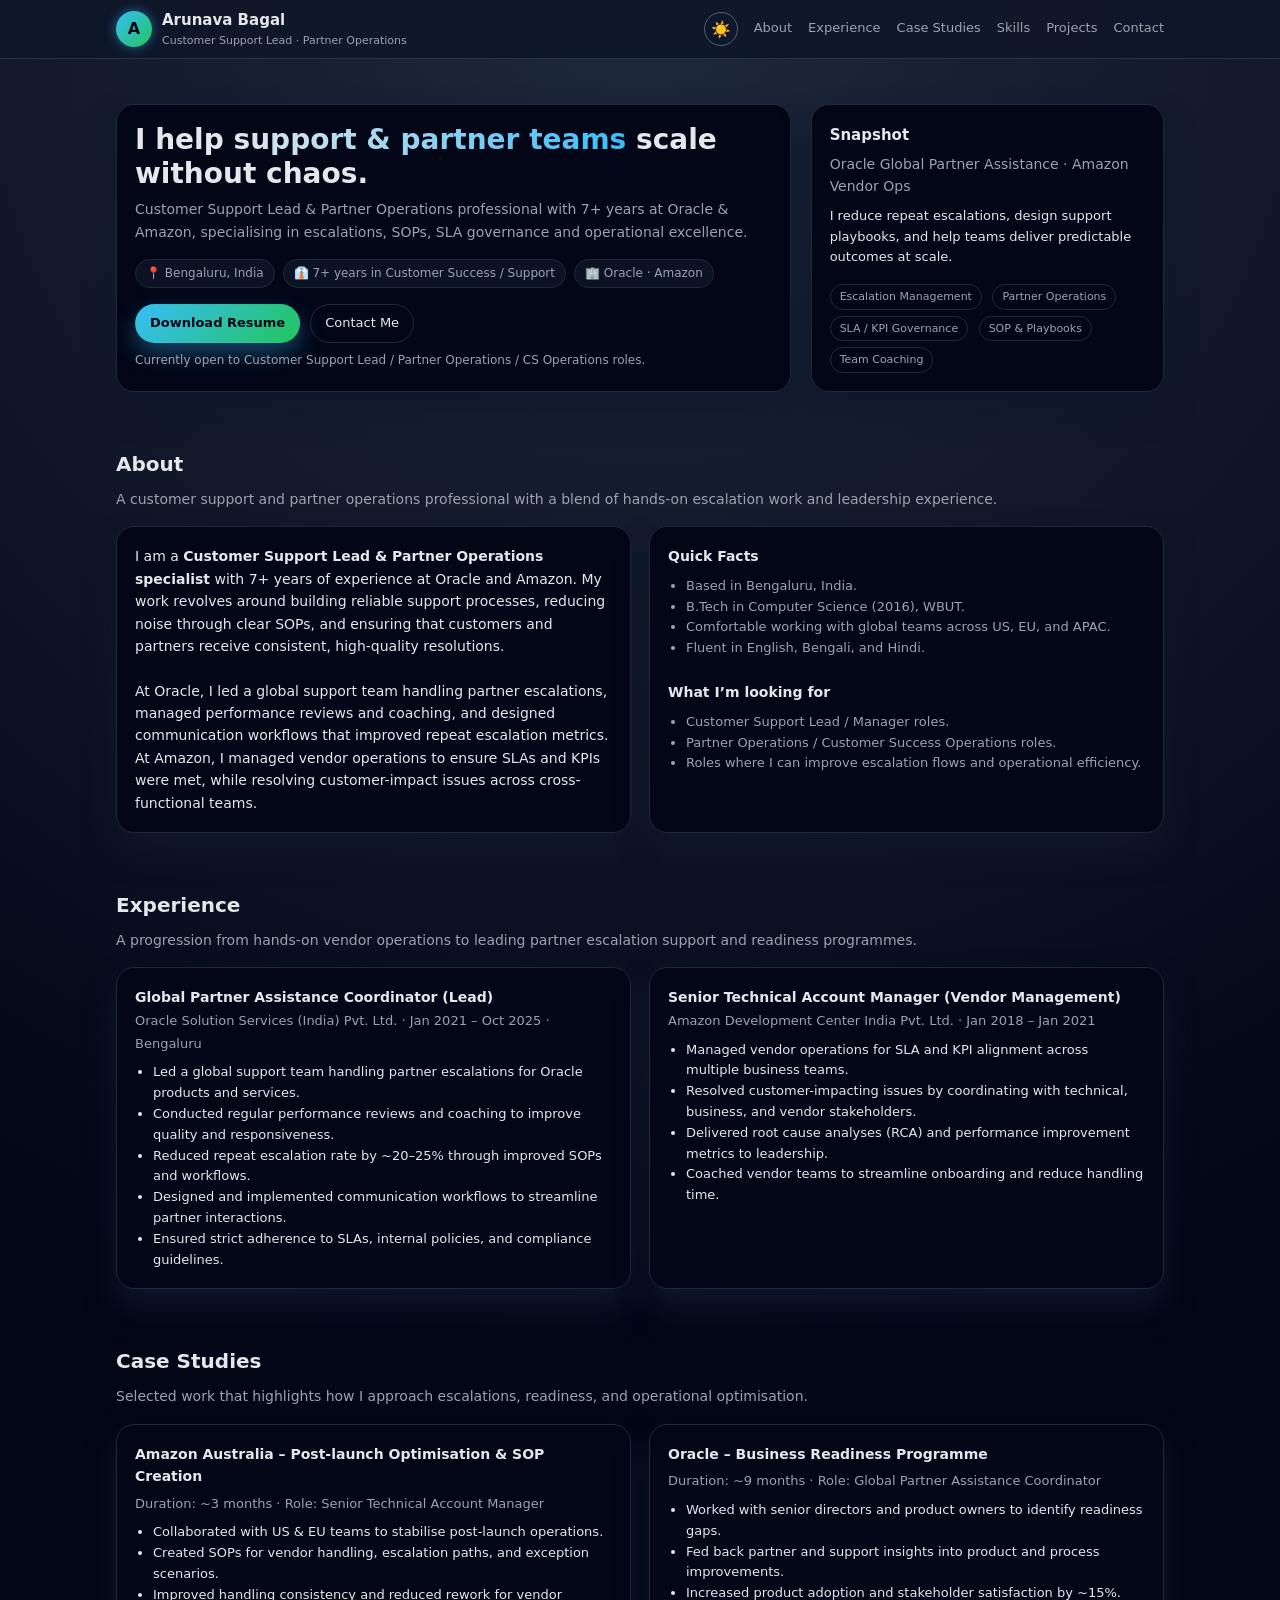
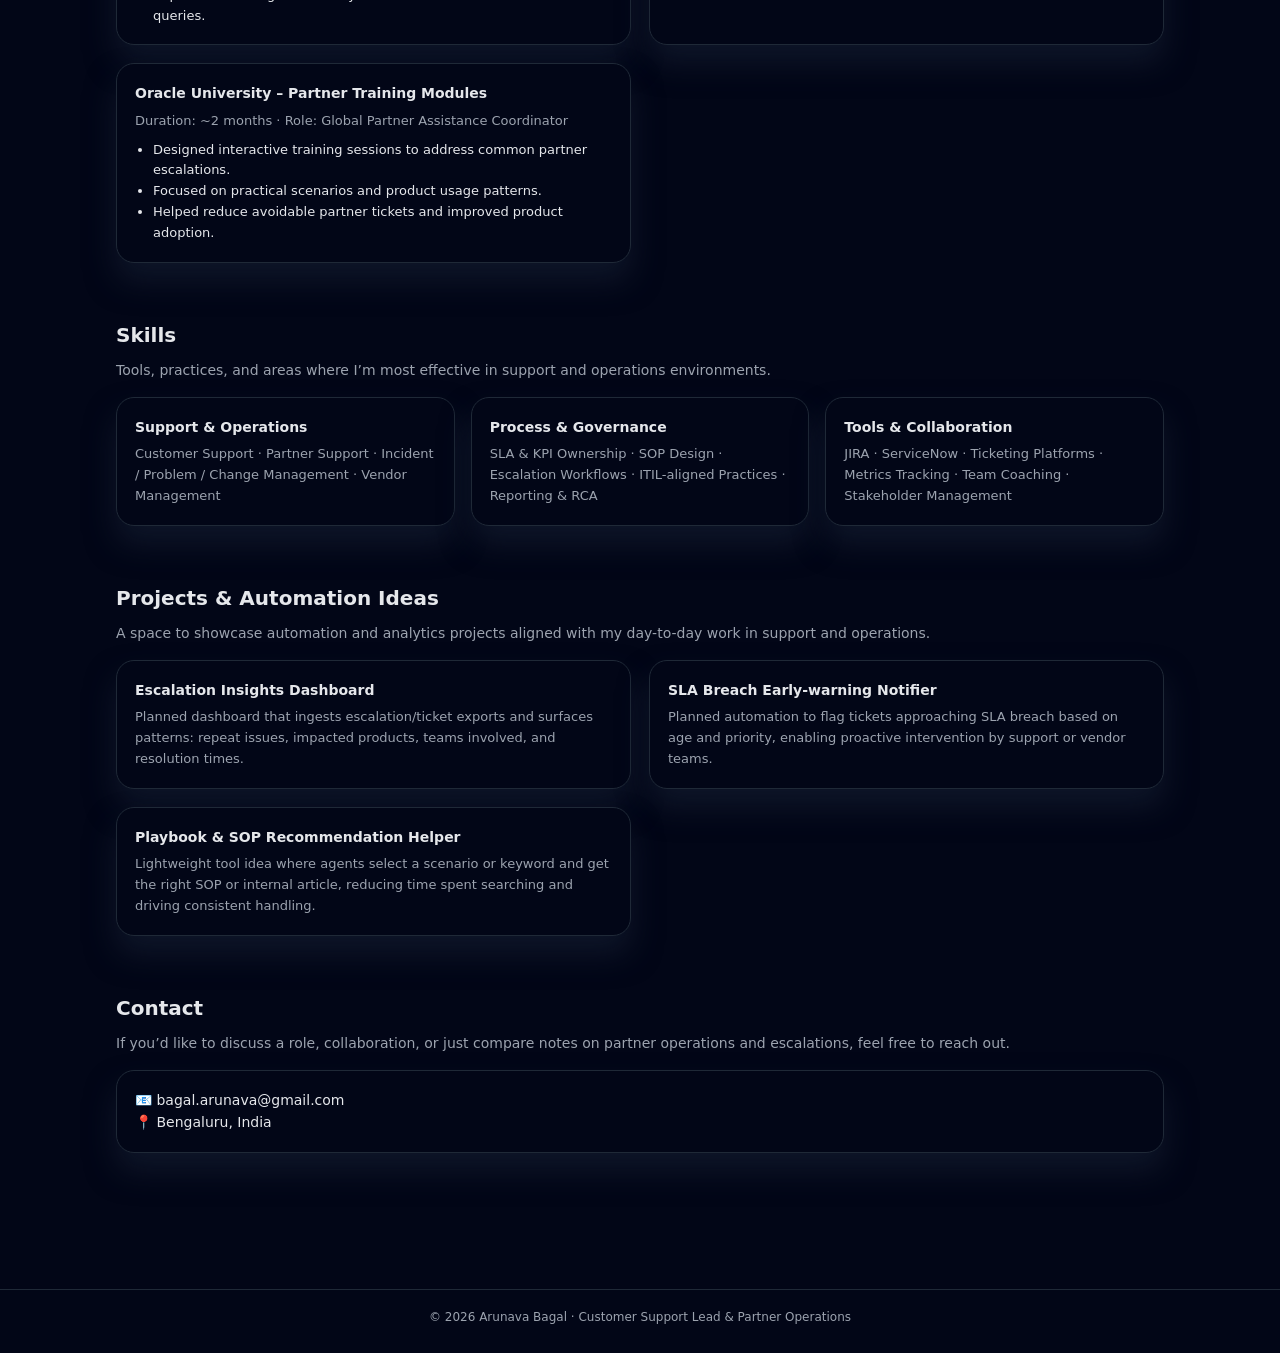
==== commit 326a0e30: "Update index.html" ====
--- a/index.html
+++ b/index.html
@@ -7,7 +7,7 @@
 
   <style>
     :root {
-      /* DARK THEME */
+      /* Dark theme defaults */
       --bg: radial-gradient(circle at top, #1e293b 0, #020617 45%);
       --card: #020617;
       --accent: #38bdf8;
@@ -17,12 +17,9 @@
       --border: #1f2937;
       --radius: 18px;
       --shadow-soft: 0 18px 30px rgba(15, 23, 42, 0.9);
-
-      --header-bg: rgba(15, 23, 42, 0.85);
-      --header-border: rgba(148, 163, 184, 0.2);
-    }
-
-    /* LIGHT THEME OVERRIDES */
+    }
+
+    /* Light theme overrides */
     body[data-theme="light"] {
       --bg: radial-gradient(circle at top, #f8fafc 0, #ffffff 45%);
       --card: #ffffff;
@@ -30,12 +27,10 @@
       --text-muted: #475569;
       --border: #e5e7eb;
       --shadow-soft: 0 10px 20px rgba(15, 23, 42, 0.08);
-
-      --header-bg: rgba(255, 255, 255, 0.9);
-      --header-border: #e5e7eb;
     }
 
     * { margin: 0; padding: 0; box-sizing: border-box; }
+
     html { scroll-behavior: smooth; }
 
     body {
@@ -43,20 +38,28 @@
       background: var(--bg);
       color: var(--text-main);
       line-height: 1.6;
-      padding-top: 80px;
+      padding-top: 80px; /* space for fixed header */
     }
 
     a { text-decoration: none; color: inherit; }
 
-    /* ================= HEADER ================= */
+    /* ============ HEADER ============ */
 
     header {
       position: fixed;
-      top: 0; left: 0; right: 0;
+      top: 0;
+      left: 0;
+      right: 0;
       z-index: 1000;
       backdrop-filter: blur(14px);
-      background: var(--header-bg);
-      border-bottom: 1px solid var(--header-border);
+      background: rgba(15, 23, 42, 0.9);
+      border-bottom: 1px solid rgba(148, 163, 184, 0.2);
+    }
+
+    /* CHANGE: make header light in light mode */
+    body[data-theme="light"] header {
+      background: rgba(248, 250, 252, 0.92); /* slate-50-ish */
+      border-bottom: 1px solid #e5e7eb;
     }
 
     .nav {
@@ -85,6 +88,12 @@
       place-items: center;
       font-weight: 700;
       color: #020617;
+      box-shadow: 0 0 12px rgba(56, 189, 248, 0.5);
+      flex-shrink: 0;
+    }
+
+    .brand-text {
+      line-height: 1.2;
     }
 
     .brand-text strong { font-size: 15px; }
@@ -95,6 +104,7 @@
       align-items: center;
       gap: 16px;
       flex-wrap: wrap;
+      justify-content: flex-end;
     }
 
     .nav-links {
@@ -108,6 +118,7 @@
       position: relative;
       padding-bottom: 2px;
       color: var(--text-muted);
+      cursor: pointer;
     }
 
     .nav-link::after {
@@ -118,29 +129,52 @@
       width: 0;
       height: 2px;
       background: linear-gradient(90deg, var(--accent), var(--accent-2));
+      border-radius: 999px;
       transition: width 0.2s ease-out;
     }
 
+    .nav-link:hover {
+      color: var(--text-main);
+    }
+
     .nav-link.active {
-      color: var(--text-main);
+      color: #f9fafb;
       font-weight: 600;
     }
 
-    .nav-link.active::after { width: 100%; }
+    body[data-theme="light"] .nav-link.active {
+      color: #020617;
+    }
+
+    .nav-link.active::after {
+      width: 100%;
+    }
 
     .theme-toggle {
+      border-radius: 999px;
+      border: 1px solid rgba(148, 163, 184, 0.5);
+      background: transparent;
+      color: #e5e7eb;
       width: 34px;
       height: 34px;
-      border-radius: 999px;
-      border: 1px solid var(--header-border);
-      background: transparent;
+      display: grid;
+      place-items: center;
       font-size: 16px;
       cursor: pointer;
-      display: grid;
-      place-items: center;
-    }
-
-    /* ================= LAYOUT ================= */
+      padding: 0;
+      outline: none;
+    }
+
+    body[data-theme="light"] .theme-toggle {
+      color: #020617;
+      border-color: #cbd5f5;
+    }
+
+    .theme-toggle:hover {
+      border-color: var(--accent);
+    }
+
+    /* ============ LAYOUT ============ */
 
     main {
       max-width: 1080px;
@@ -150,7 +184,7 @@
 
     section {
       margin-bottom: 56px;
-      scroll-margin-top: 95px;
+      scroll-margin-top: 95px; /* so anchors don't hide under header */
     }
 
     .section-title {
@@ -159,8 +193,8 @@
     }
 
     .section-desc {
+      color: var(--text-muted);
       font-size: 14px;
-      color: var(--text-muted);
       margin-bottom: 16px;
     }
 
@@ -173,12 +207,13 @@
       font-size: 14px;
     }
 
-    /* ================= HERO ================= */
+    /* ============ HERO ============ */
 
     .hero {
       display: grid;
-      grid-template-columns: 2.1fr 1.1fr;
+      grid-template-columns: minmax(0, 2.1fr) minmax(0, 1.1fr);
       gap: 20px;
+      align-items: stretch;
     }
 
     .hero-title {
@@ -188,146 +223,492 @@
     }
 
     .hero-highlight {
-      background: linear-gradient(90deg, var(--accent), var(--accent-2));
+      background: linear-gradient(90deg, #e5e7eb, var(--accent));
       -webkit-background-clip: text;
       color: transparent;
     }
 
     .hero-subtitle {
+      color: var(--text-muted);
       font-size: 14px;
+      margin-bottom: 16px;
+    }
+
+    .hero-meta {
+      display: flex;
+      flex-wrap: wrap;
+      gap: 8px;
+      font-size: 12px;
       color: var(--text-muted);
       margin-bottom: 16px;
     }
 
     .hero-meta span {
-      display: inline-block;
-      margin: 4px 6px 0 0;
       padding: 4px 10px;
       border-radius: 999px;
+      border: 1px solid var(--border);
+      background: rgba(15, 23, 42, 0.7);
+    }
+
+    body[data-theme="light"] .hero-meta span {
+      background: #f3f4f6;
+    }
+
+    .hero-actions {
+      display: flex;
+      flex-wrap: wrap;
+      gap: 10px;
+      margin-bottom: 8px;
+    }
+
+    .btn {
+      display: inline-flex;
+      align-items: center;
+      justify-content: center;
+      padding: 8px 14px;
+      border-radius: 999px;
+      font-size: 13px;
+      border: 1px solid transparent;
+      cursor: pointer;
+      text-decoration: none;
+      transition: transform 0.12s ease-out, box-shadow 0.12s ease-out, background 0.12s ease-out, border-color 0.12s ease-out;
+    }
+
+    .btn-primary {
+      background: linear-gradient(135deg, var(--accent), var(--accent-2));
+      color: #020617;
+      font-weight: 600;
+      box-shadow: 0 10px 22px rgba(56, 189, 248, 0.35);
+    }
+
+    .btn-primary:hover {
+      transform: translateY(-1px);
+      box-shadow: 0 14px 26px rgba(56, 189, 248, 0.45);
+    }
+
+    .btn-ghost {
+      background: transparent;
+      border-color: var(--border);
+      color: var(--text-main);
+    }
+
+    .btn-ghost:hover {
+      border-color: var(--accent);
+      transform: translateY(-1px);
+    }
+
+    .pill {
+      display: inline-block;
+      margin-top: 6px;
+      margin-right: 6px;
+      padding: 3px 9px;
+      border-radius: 999px;
+      border: 1px solid var(--border);
+      font-size: 11px;
+      color: var(--text-muted);
+    }
+
+    /* ============ GRIDS ============ */
+
+    .grid-2 {
+      display: grid;
+      grid-template-columns: repeat(2, minmax(0, 1fr));
+      gap: 18px;
+    }
+
+    .grid-3 {
+      display: grid;
+      grid-template-columns: repeat(3, minmax(0, 1fr));
+      gap: 16px;
+    }
+
+    /* ============ FOOTER ============ */
+
+    footer {
+      border-top: 1px solid var(--border);
+      padding: 18px 16px 26px;
+      text-align: center;
       font-size: 12px;
-      border: 1px solid var(--border);
-    }
-
-    /* ================= RESPONSIVE ================= */
+      color: var(--text-muted);
+    }
+
+    /* ============ RESPONSIVE ============ */
 
     @media (max-width: 900px) {
-      body { padding-top: 96px; }
-      .hero { grid-template-columns: 1fr; }
+      body {
+        padding-top: 92px;
+      }
+
+      .hero {
+        grid-template-columns: minmax(0, 1fr);
+      }
+
+      .grid-2, .grid-3 {
+        grid-template-columns: minmax(0, 1fr);
+      }
+    }
+
+    @media (max-width: 640px) {
+      .nav {
+        align-items: flex-start;
+      }
+
+      .nav-right {
+        justify-content: flex-start;
+      }
+
+      .nav-links {
+        font-size: 12px;
+      }
+
+      .hero-title {
+        font-size: 24px;
+      }
     }
   </style>
 </head>
 
 <body data-theme="dark">
-
-<header>
-  <nav class="nav">
-    <div class="brand">
-      <div class="logo">A</div>
-      <div class="brand-text">
-        <strong>Arunava Bagal</strong><br />
-        <small>Customer Support Lead · Partner Operations</small>
-      </div>
-    </div>
-
-    <div class="nav-right">
-      <button class="theme-toggle" aria-label="Toggle theme">☀️</button>
-      <div class="nav-links">
-        <a href="#about" class="nav-link">About</a>
-        <a href="#experience" class="nav-link">Experience</a>
-        <a href="#case-studies" class="nav-link">Case Studies</a>
-        <a href="#skills" class="nav-link">Skills</a>
-        <a href="#projects" class="nav-link">Projects</a>
-        <a href="#contact" class="nav-link">Contact</a>
-      </div>
-    </div>
-  </nav>
-</header>
-
-<main>
-  <section class="hero">
-    <div class="card">
-      <h1 class="hero-title">
-        I help <span class="hero-highlight">support & partner teams</span> scale without chaos.
-      </h1>
-      <p class="hero-subtitle">
-        7+ years at Oracle & Amazon across escalations, SOPs, and operational excellence.
+  <header>
+    <nav class="nav">
+      <div class="brand">
+        <div class="logo">A</div>
+        <div class="brand-text">
+          <strong>Arunava Bagal</strong><br />
+          <small>Customer Support Lead · Partner Operations</small>
+        </div>
+      </div>
+
+      <div class="nav-right">
+        <button class="theme-toggle" type="button" aria-label="Toggle dark/light mode">☀️</button>
+        <div class="nav-links">
+          <a href="#about" class="nav-link">About</a>
+          <a href="#experience" class="nav-link">Experience</a>
+          <a href="#case-studies" class="nav-link">Case Studies</a>
+          <a href="#skills" class="nav-link">Skills</a>
+          <a href="#projects" class="nav-link">Projects</a>
+          <a href="#contact" class="nav-link">Contact</a>
+        </div>
+      </div>
+    </nav>
+  </header>
+
+  <main>
+    <!-- HERO -->
+    <section id="top" class="hero">
+      <div class="card">
+        <h1 class="hero-title">
+          I help <span class="hero-highlight">support & partner teams</span> scale without chaos.
+        </h1>
+        <p class="hero-subtitle">
+          Customer Support Lead & Partner Operations professional with 7+ years at Oracle & Amazon,
+          specialising in escalations, SOPs, SLA governance and operational excellence.
+        </p>
+
+        <div class="hero-meta">
+          <span>📍 Bengaluru, India</span>
+          <span>👔 7+ years in Customer Success / Support</span>
+          <span>🏢 Oracle · Amazon</span>
+        </div>
+
+        <div class="hero-actions">
+          <a class="btn btn-primary" href="Arunava_Bagal_2025.pdf" target="_blank" rel="noopener">
+            Download Resume
+          </a>
+          <a class="btn btn-ghost" href="#contact">
+            Contact Me
+          </a>
+        </div>
+
+        <p style="font-size:12px;color:var(--text-muted);margin-top:4px;">
+          Currently open to Customer Support Lead / Partner Operations / CS Operations roles.
+        </p>
+      </div>
+
+      <div class="card">
+        <h3 style="margin-bottom:6px;font-size:15px;">Snapshot</h3>
+        <p class="section-desc" style="margin-bottom:8px;">
+          Oracle Global Partner Assistance · Amazon Vendor Ops
+        </p>
+        <p style="font-size:13px;">
+          I reduce repeat escalations, design support playbooks, and help teams deliver predictable outcomes at scale.
+        </p>
+        <div style="margin-top:10px;">
+          <span class="pill">Escalation Management</span>
+          <span class="pill">Partner Operations</span>
+          <span class="pill">SLA / KPI Governance</span>
+          <span class="pill">SOP & Playbooks</span>
+          <span class="pill">Team Coaching</span>
+        </div>
+      </div>
+    </section>
+
+    <!-- ABOUT -->
+    <section id="about">
+      <h2 class="section-title">About</h2>
+      <p class="section-desc">
+        A customer support and partner operations professional with a blend of hands-on escalation work and leadership experience.
       </p>
-    </div>
-    <div class="card">
-      Snapshot: Oracle · Amazon · Global Operations
-    </div>
-  </section>
-
-  <section id="about">
-    <h2 class="section-title">About</h2>
-    <p class="section-desc">Customer Support & Partner Operations professional.</p>
-  </section>
-
-  <section id="experience">
-    <h2 class="section-title">Experience</h2>
-  </section>
-
-  <section id="case-studies">
-    <h2 class="section-title">Case Studies</h2>
-  </section>
-
-  <section id="skills">
-    <h2 class="section-title">Skills</h2>
-  </section>
-
-  <section id="projects">
-    <h2 class="section-title">Projects</h2>
-  </section>
-
-  <section id="contact">
-    <h2 class="section-title">Contact</h2>
-  </section>
-</main>
-
-<footer style="text-align:center;padding:24px;font-size:12px;color:var(--text-muted);">
-  © <span id="year"></span> Arunava Bagal
-</footer>
-
-<script>
-  // YEAR
-  document.getElementById("year").textContent = new Date().getFullYear();
-
-  // THEME TOGGLE
-  const body = document.body;
-  const toggle = document.querySelector(".theme-toggle");
-
-  function applyTheme(theme) {
-    body.setAttribute("data-theme", theme);
-    toggle.textContent = theme === "dark" ? "☀️" : "🌙";
-    localStorage.setItem("theme", theme);
-  }
-
-  const saved = localStorage.getItem("theme");
-  applyTheme(saved || "dark");
-
-  toggle.addEventListener("click", () => {
-    applyTheme(body.getAttribute("data-theme") === "dark" ? "light" : "dark");
-  });
-
-  // ACTIVE NAV
-  const links = document.querySelectorAll(".nav-link");
-  const sections = document.querySelectorAll("main section[id]");
-
-  const observer = new IntersectionObserver(entries => {
-    entries.forEach(entry => {
-      if (entry.isIntersecting) {
-        links.forEach(link => {
-          link.classList.toggle(
-            "active",
-            link.getAttribute("href") === `#${entry.target.id}`
-          );
+      <div class="grid-2">
+        <div class="card">
+          I am a <strong>Customer Support Lead & Partner Operations specialist</strong> with 7+ years of experience at
+          Oracle and Amazon. My work revolves around building reliable support processes, reducing noise through clear SOPs,
+          and ensuring that customers and partners receive consistent, high-quality resolutions.
+          <br /><br />
+          At Oracle, I led a global support team handling partner escalations, managed performance reviews and coaching,
+          and designed communication workflows that improved repeat escalation metrics. At Amazon, I managed vendor operations
+          to ensure SLAs and KPIs were met, while resolving customer-impact issues across cross-functional teams.
+        </div>
+        <div class="card">
+          <strong>Quick Facts</strong>
+          <ul style="margin-top:8px;padding-left:18px;color:var(--text-muted);font-size:13px;">
+            <li>Based in Bengaluru, India.</li>
+            <li>B.Tech in Computer Science (2016), WBUT.</li>
+            <li>Comfortable working with global teams across US, EU, and APAC.</li>
+            <li>Fluent in English, Bengali, and Hindi.</li>
+          </ul>
+          <br />
+          <strong>What I’m looking for</strong>
+          <ul style="margin-top:8px;padding-left:18px;color:var(--text-muted);font-size:13px;">
+            <li>Customer Support Lead / Manager roles.</li>
+            <li>Partner Operations / Customer Success Operations roles.</li>
+            <li>Roles where I can improve escalation flows and operational efficiency.</li>
+          </ul>
+        </div>
+      </div>
+    </section>
+
+    <!-- EXPERIENCE -->
+    <section id="experience">
+      <h2 class="section-title">Experience</h2>
+      <p class="section-desc">
+        A progression from hands-on vendor operations to leading partner escalation support and readiness programmes.
+      </p>
+      <div class="grid-2">
+        <div class="card">
+          <strong>Global Partner Assistance Coordinator (Lead)</strong><br />
+          <span style="font-size:13px;color:var(--text-muted);">
+            Oracle Solution Services (India) Pvt. Ltd. · Jan 2021 – Oct 2025 · Bengaluru
+          </span>
+          <ul style="margin-top:8px;padding-left:18px;font-size:13px;">
+            <li>Led a global support team handling partner escalations for Oracle products and services.</li>
+            <li>Conducted regular performance reviews and coaching to improve quality and responsiveness.</li>
+            <li>Reduced repeat escalation rate by ~20–25% through improved SOPs and workflows.</li>
+            <li>Designed and implemented communication workflows to streamline partner interactions.</li>
+            <li>Ensured strict adherence to SLAs, internal policies, and compliance guidelines.</li>
+          </ul>
+        </div>
+        <div class="card">
+          <strong>Senior Technical Account Manager (Vendor Management)</strong><br />
+          <span style="font-size:13px;color:var(--text-muted);">
+            Amazon Development Center India Pvt. Ltd. · Jan 2018 – Jan 2021
+          </span>
+          <ul style="margin-top:8px;padding-left:18px;font-size:13px;">
+            <li>Managed vendor operations for SLA and KPI alignment across multiple business teams.</li>
+            <li>Resolved customer-impacting issues by coordinating with technical, business, and vendor stakeholders.</li>
+            <li>Delivered root cause analyses (RCA) and performance improvement metrics to leadership.</li>
+            <li>Coached vendor teams to streamline onboarding and reduce handling time.</li>
+          </ul>
+        </div>
+      </div>
+    </section>
+
+    <!-- CASE STUDIES -->
+    <section id="case-studies">
+      <h2 class="section-title">Case Studies</h2>
+      <p class="section-desc">
+        Selected work that highlights how I approach escalations, readiness, and operational optimisation.
+      </p>
+      <div class="grid-2">
+        <div class="card">
+          <strong>Amazon Australia – Post-launch Optimisation & SOP Creation</strong>
+          <p style="margin-top:6px;font-size:13px;color:var(--text-muted);">
+            Duration: ~3 months · Role: Senior Technical Account Manager
+          </p>
+          <ul style="margin-top:8px;padding-left:18px;font-size:13px;">
+            <li>Collaborated with US & EU teams to stabilise post-launch operations.</li>
+            <li>Created SOPs for vendor handling, escalation paths, and exception scenarios.</li>
+            <li>Improved handling consistency and reduced rework for vendor queries.</li>
+          </ul>
+        </div>
+        <div class="card">
+          <strong>Oracle – Business Readiness Programme</strong>
+          <p style="margin-top:6px;font-size:13px;color:var(--text-muted);">
+            Duration: ~9 months · Role: Global Partner Assistance Coordinator
+          </p>
+          <ul style="margin-top:8px;padding-left:18px;font-size:13px;">
+            <li>Worked with senior directors and product owners to identify readiness gaps.</li>
+            <li>Fed back partner and support insights into product and process improvements.</li>
+            <li>Increased product adoption and stakeholder satisfaction by ~15%.</li>
+          </ul>
+        </div>
+        <div class="card">
+          <strong>Oracle University – Partner Training Modules</strong>
+          <p style="margin-top:6px;font-size:13px;color:var(--text-muted);">
+            Duration: ~2 months · Role: Global Partner Assistance Coordinator
+          </p>
+          <ul style="margin-top:8px;padding-left:18px;font-size:13px;">
+            <li>Designed interactive training sessions to address common partner escalations.</li>
+            <li>Focused on practical scenarios and product usage patterns.</li>
+            <li>Helped reduce avoidable partner tickets and improved product adoption.</li>
+          </ul>
+        </div>
+      </div>
+    </section>
+
+    <!-- SKILLS -->
+    <section id="skills">
+      <h2 class="section-title">Skills</h2>
+      <p class="section-desc">
+        Tools, practices, and areas where I’m most effective in support and operations environments.
+      </p>
+      <div class="grid-3">
+        <div class="card">
+          <strong>Support & Operations</strong>
+          <p style="margin-top:6px;font-size:13px;color:var(--text-muted);">
+            Customer Support · Partner Support · Incident / Problem / Change Management · Vendor Management
+          </p>
+        </div>
+        <div class="card">
+          <strong>Process & Governance</strong>
+          <p style="margin-top:6px;font-size:13px;color:var(--text-muted);">
+            SLA & KPI Ownership · SOP Design · Escalation Workflows · ITIL-aligned Practices · Reporting & RCA
+          </p>
+        </div>
+        <div class="card">
+          <strong>Tools & Collaboration</strong>
+          <p style="margin-top:6px;font-size:13px;color:var(--text-muted);">
+            JIRA · ServiceNow · Ticketing Platforms · Metrics Tracking · Team Coaching · Stakeholder Management
+          </p>
+        </div>
+      </div>
+    </section>
+
+    <!-- PROJECTS / AUTOMATIONS -->
+    <section id="projects">
+      <h2 class="section-title">Projects & Automation Ideas</h2>
+      <p class="section-desc">
+        A space to showcase automation and analytics projects aligned with my day-to-day work in support and operations.
+      </p>
+      <div class="grid-2">
+        <div class="card">
+          <strong>Escalation Insights Dashboard</strong>
+          <p style="margin-top:6px;font-size:13px;color:var(--text-muted);">
+            Planned dashboard that ingests escalation/ticket exports and surfaces patterns:
+            repeat issues, impacted products, teams involved, and resolution times.
+          </p>
+        </div>
+        <div class="card">
+          <strong>SLA Breach Early-warning Notifier</strong>
+          <p style="margin-top:6px;font-size:13px;color:var(--text-muted);">
+            Planned automation to flag tickets approaching SLA breach based on age and priority,
+            enabling proactive intervention by support or vendor teams.
+          </p>
+        </div>
+        <div class="card">
+          <strong>Playbook & SOP Recommendation Helper</strong>
+          <p style="margin-top:6px;font-size:13px;color:var(--text-muted);">
+            Lightweight tool idea where agents select a scenario or keyword and get the right SOP or internal article,
+            reducing time spent searching and driving consistent handling.
+          </p>
+        </div>
+      </div>
+    </section>
+
+    <!-- CONTACT -->
+    <section id="contact">
+      <h2 class="section-title">Contact</h2>
+      <p class="section-desc">
+        If you’d like to discuss a role, collaboration, or just compare notes on partner operations and escalations, feel free to reach out.
+      </p>
+      <div class="card">
+        <p>
+          📧 <a href="mailto:bagal.arunava@gmail.com">bagal.arunava@gmail.com</a><br />
+          📍 Bengaluru, India
+        </p>
+      </div>
+    </section>
+  </main>
+
+  <footer>
+    © <span id="year"></span> Arunava Bagal · Customer Support Lead & Partner Operations
+  </footer>
+
+  <script>
+    // ===== YEAR IN FOOTER =====
+    document.getElementById("year").textContent = new Date().getFullYear();
+
+    // ===== THEME TOGGLE =====
+    const body = document.body;
+    const themeToggleBtn = document.querySelector(".theme-toggle");
+    const storedTheme = localStorage.getItem("theme");
+
+    function applyTheme(theme) {
+      body.setAttribute("data-theme", theme);
+      if (theme === "light") {
+        themeToggleBtn.textContent = "🌙"; // show moon when in light mode
+      } else {
+        themeToggleBtn.textContent = "☀️"; // show sun when in dark mode
+      }
+    }
+
+    if (storedTheme === "light" || storedTheme === "dark") {
+      applyTheme(storedTheme);
+    } else {
+      applyTheme("dark");
+    }
+
+    themeToggleBtn.addEventListener("click", () => {
+      const current = body.getAttribute("data-theme") || "dark";
+      const next = current === "dark" ? "light" : "dark";
+      applyTheme(next);
+      localStorage.setItem("theme", next);
+    });
+
+    // ===== ACTIVE NAV (SCROLL SPY) =====
+    const navLinks = Array.from(document.querySelectorAll(".nav-link"));
+    const sections = Array.from(document.querySelectorAll("main section[id]"));
+
+    function setActiveLinkById(id) {
+      navLinks.forEach(link => {
+        const targetId = (link.getAttribute("href") || "").replace("#", "");
+        link.classList.toggle("active", targetId === id);
+      });
+    }
+
+    // IntersectionObserver to track which section is in view
+    const observer = new IntersectionObserver(
+      (entries) => {
+        entries.forEach(entry => {
+          if (entry.isIntersecting) {
+            const id = entry.target.id;
+            if (id) {
+              setActiveLinkById(id);
+            }
+          }
         });
-      }
+      },
+      {
+        root: null,
+        threshold: 0.3,
+        rootMargin: "-20% 0px -50% 0px"
+      }
+    );
+
+    sections.forEach(section => observer.observe(section));
+
+    // Also update active link on manual hash navigation
+    window.addEventListener("hashchange", () => {
+      const id = window.location.hash.replace("#", "");
+      if (id) setActiveLinkById(id);
     });
-  }, { threshold: 0.3 });
-
-  sections.forEach(section => observer.observe(section));
-</script>
-
+
+    // Set initial active based on hash or default
+    if (window.location.hash) {
+      setActiveLinkById(window.location.hash.replace("#", ""));
+    } else {
+      setActiveLinkById("about");
+    }
+  </script>
 </body>
 </html>
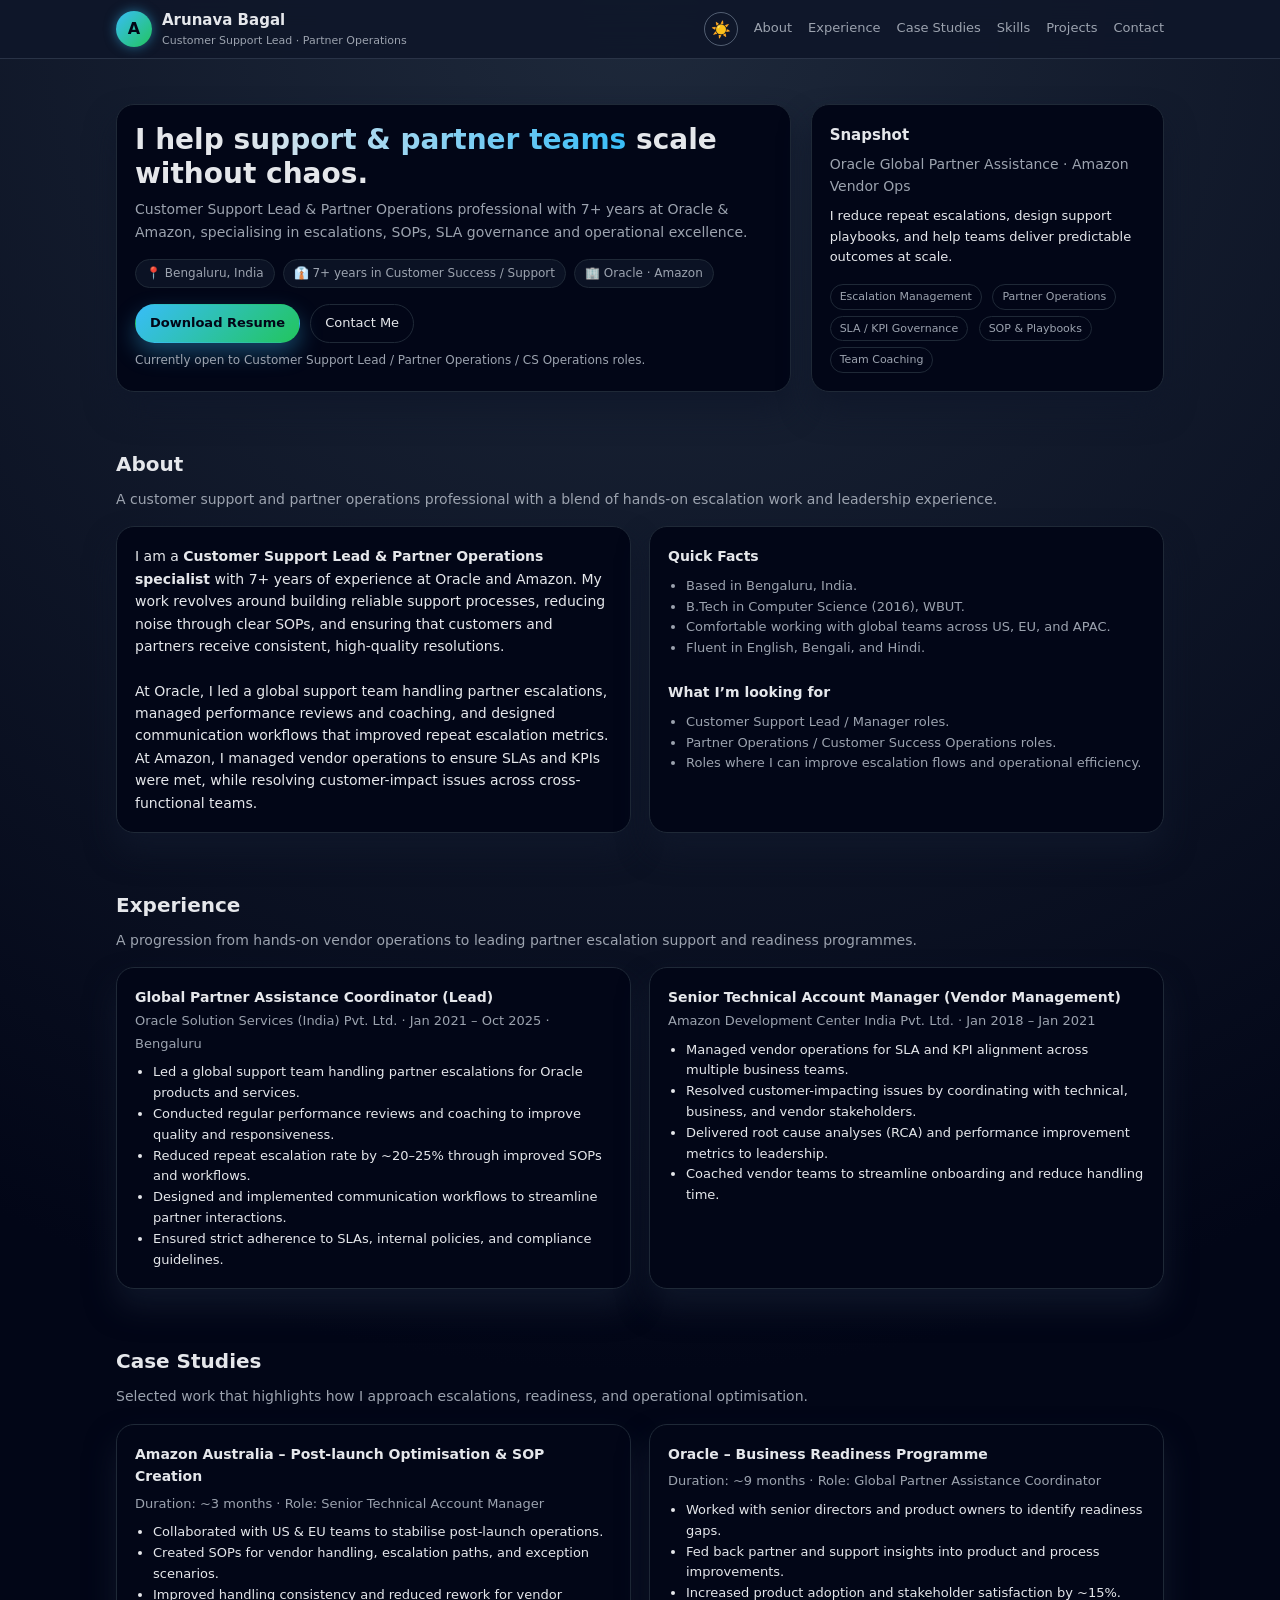
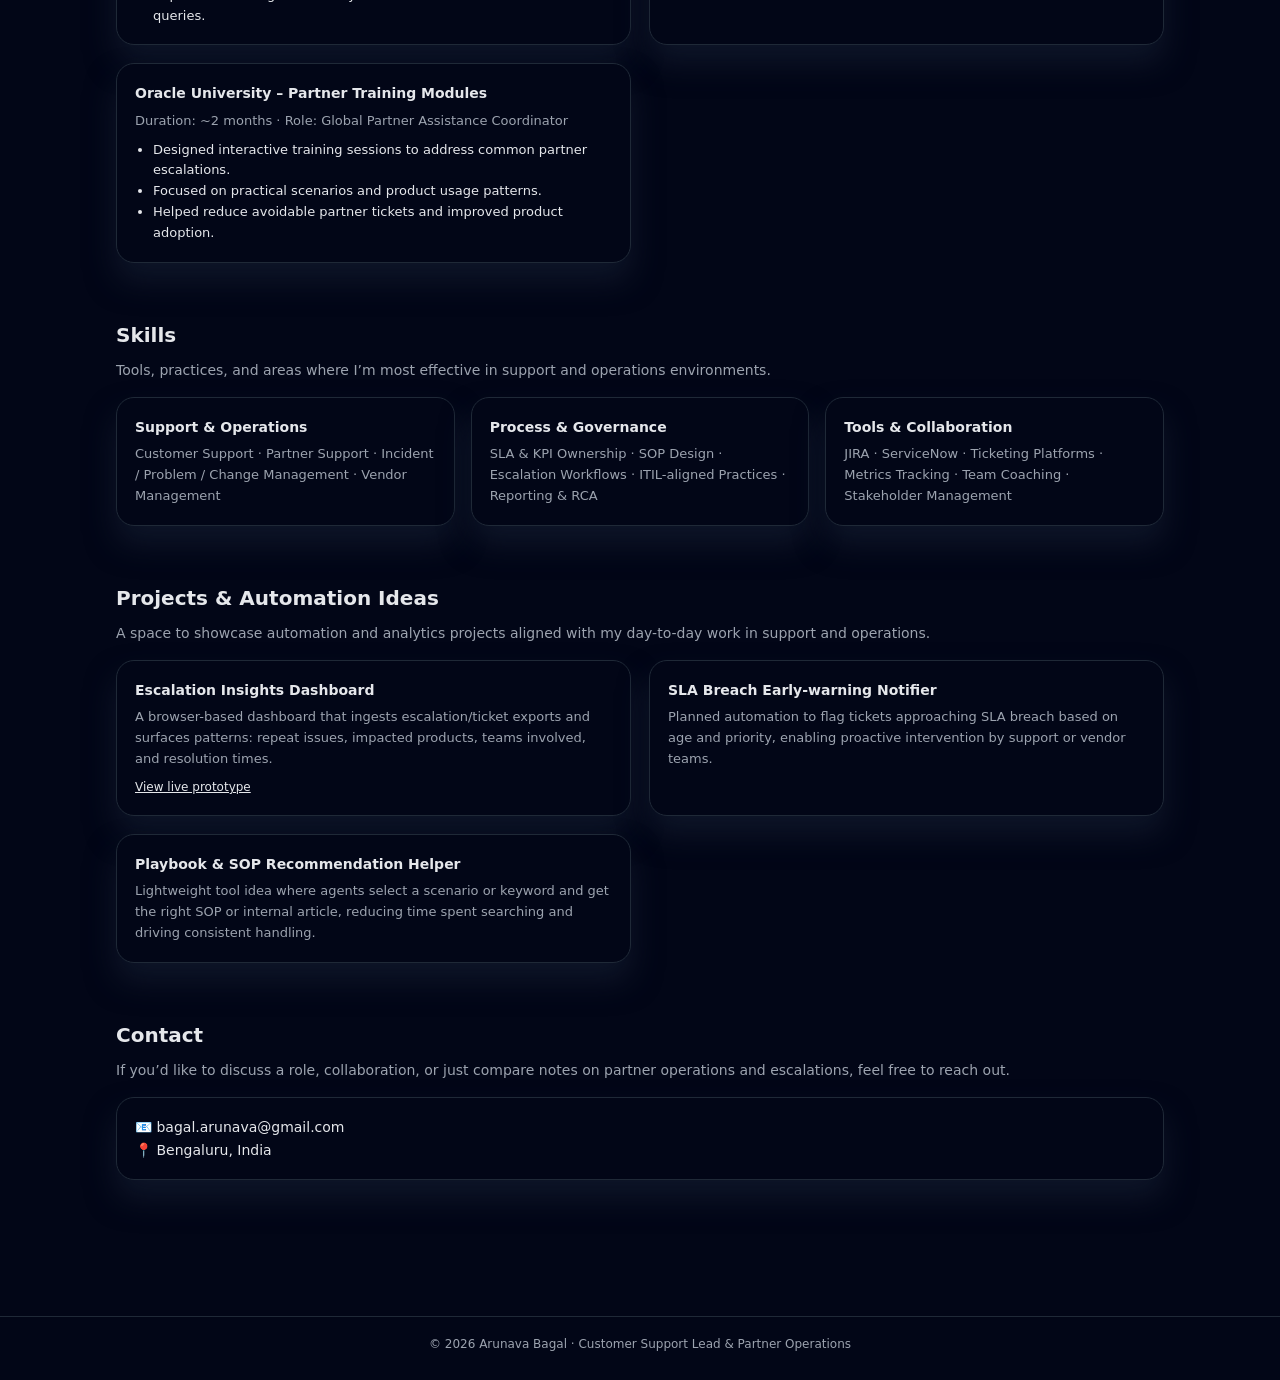
==== commit 51ac4c72: "Update index.html" ====
--- a/index.html
+++ b/index.html
@@ -591,13 +591,18 @@
         A space to showcase automation and analytics projects aligned with my day-to-day work in support and operations.
       </p>
       <div class="grid-2">
-        <div class="card">
-          <strong>Escalation Insights Dashboard</strong>
-          <p style="margin-top:6px;font-size:13px;color:var(--text-muted);">
-            Planned dashboard that ingests escalation/ticket exports and surfaces patterns:
-            repeat issues, impacted products, teams involved, and resolution times.
-          </p>
-        </div>
+<div class="card">
+  <strong>Escalation Insights Dashboard</strong>
+  <p style="margin-top:6px;font-size:13px;color:var(--text-muted);">
+    A browser-based dashboard that ingests escalation/ticket exports and surfaces patterns:
+    repeat issues, impacted products, teams involved, and resolution times.
+  </p>
+  <p style="margin-top:8px;font-size:12px;">
+    <a href="projects/escalation-dashboard.html" target="_blank" style="text-decoration:underline;">
+      View live prototype
+    </a>
+  </p>
+</div>
         <div class="card">
           <strong>SLA Breach Early-warning Notifier</strong>
           <p style="margin-top:6px;font-size:13px;color:var(--text-muted);">
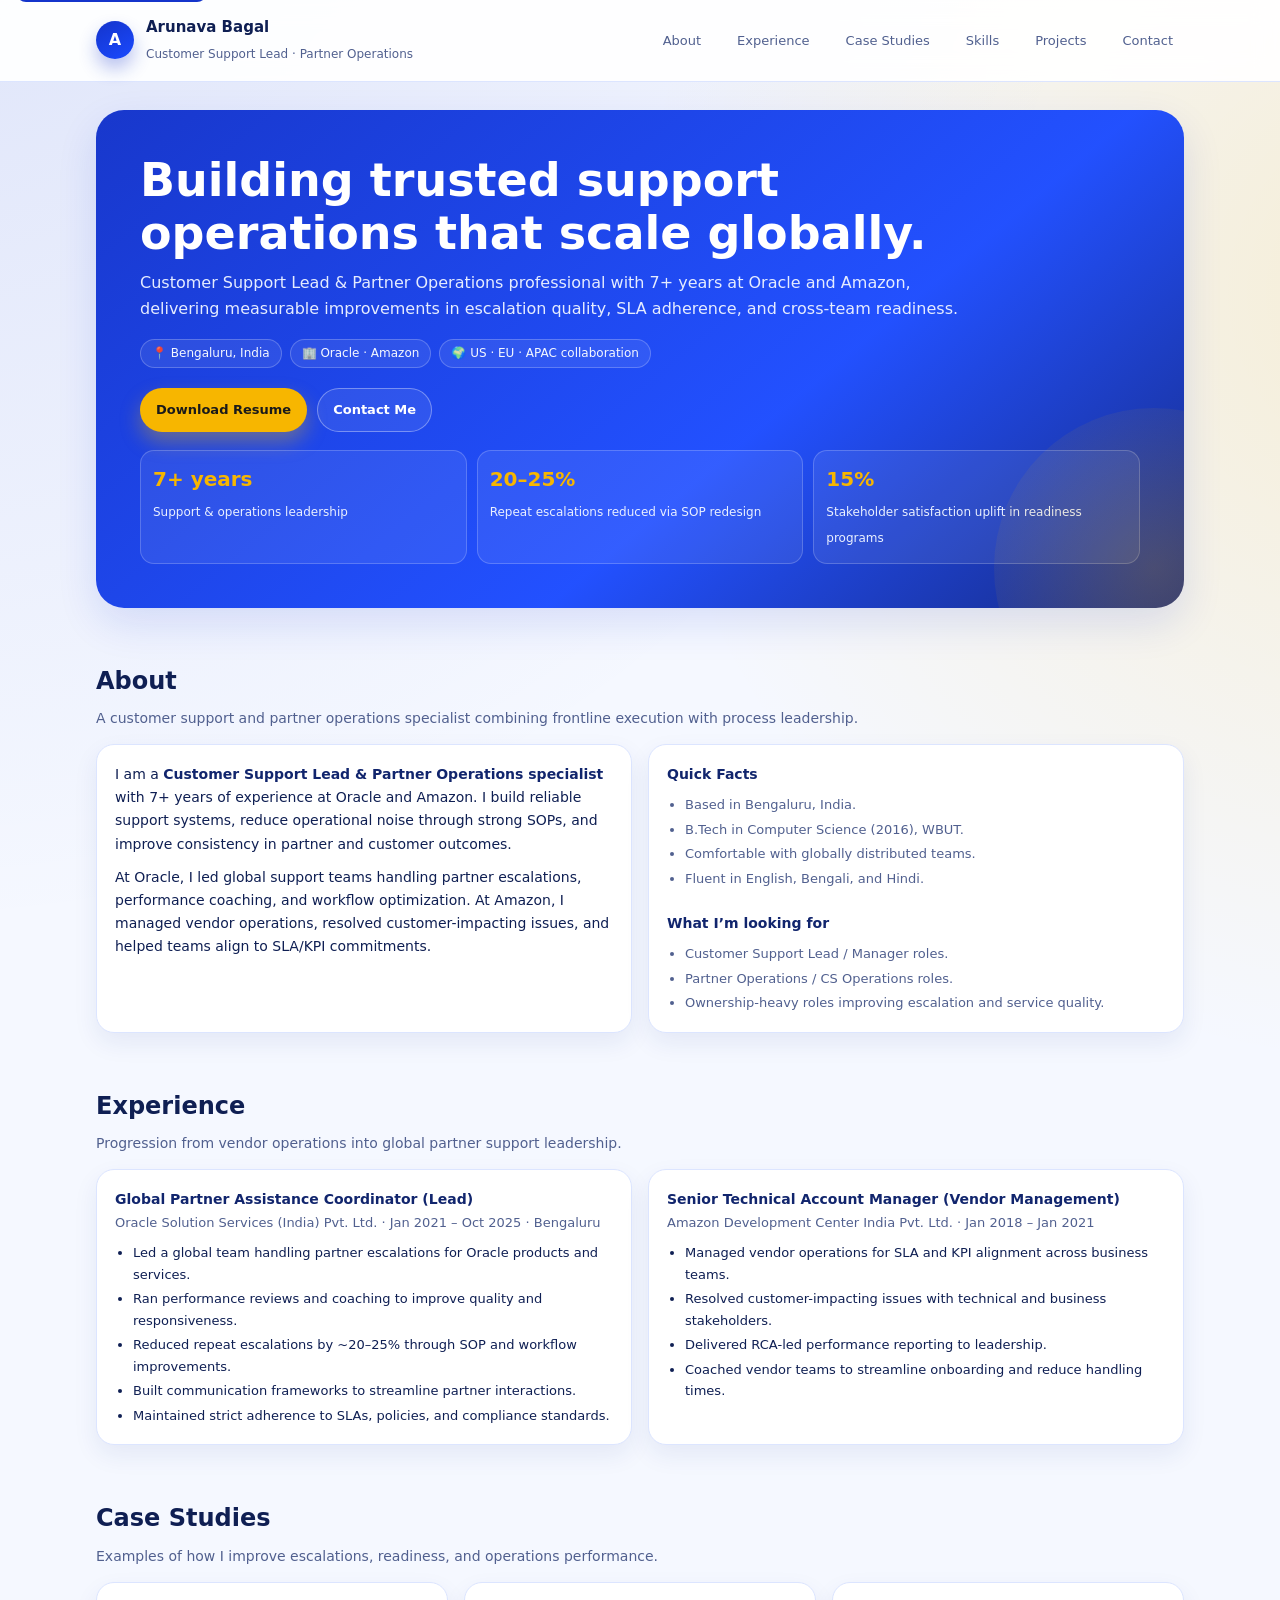
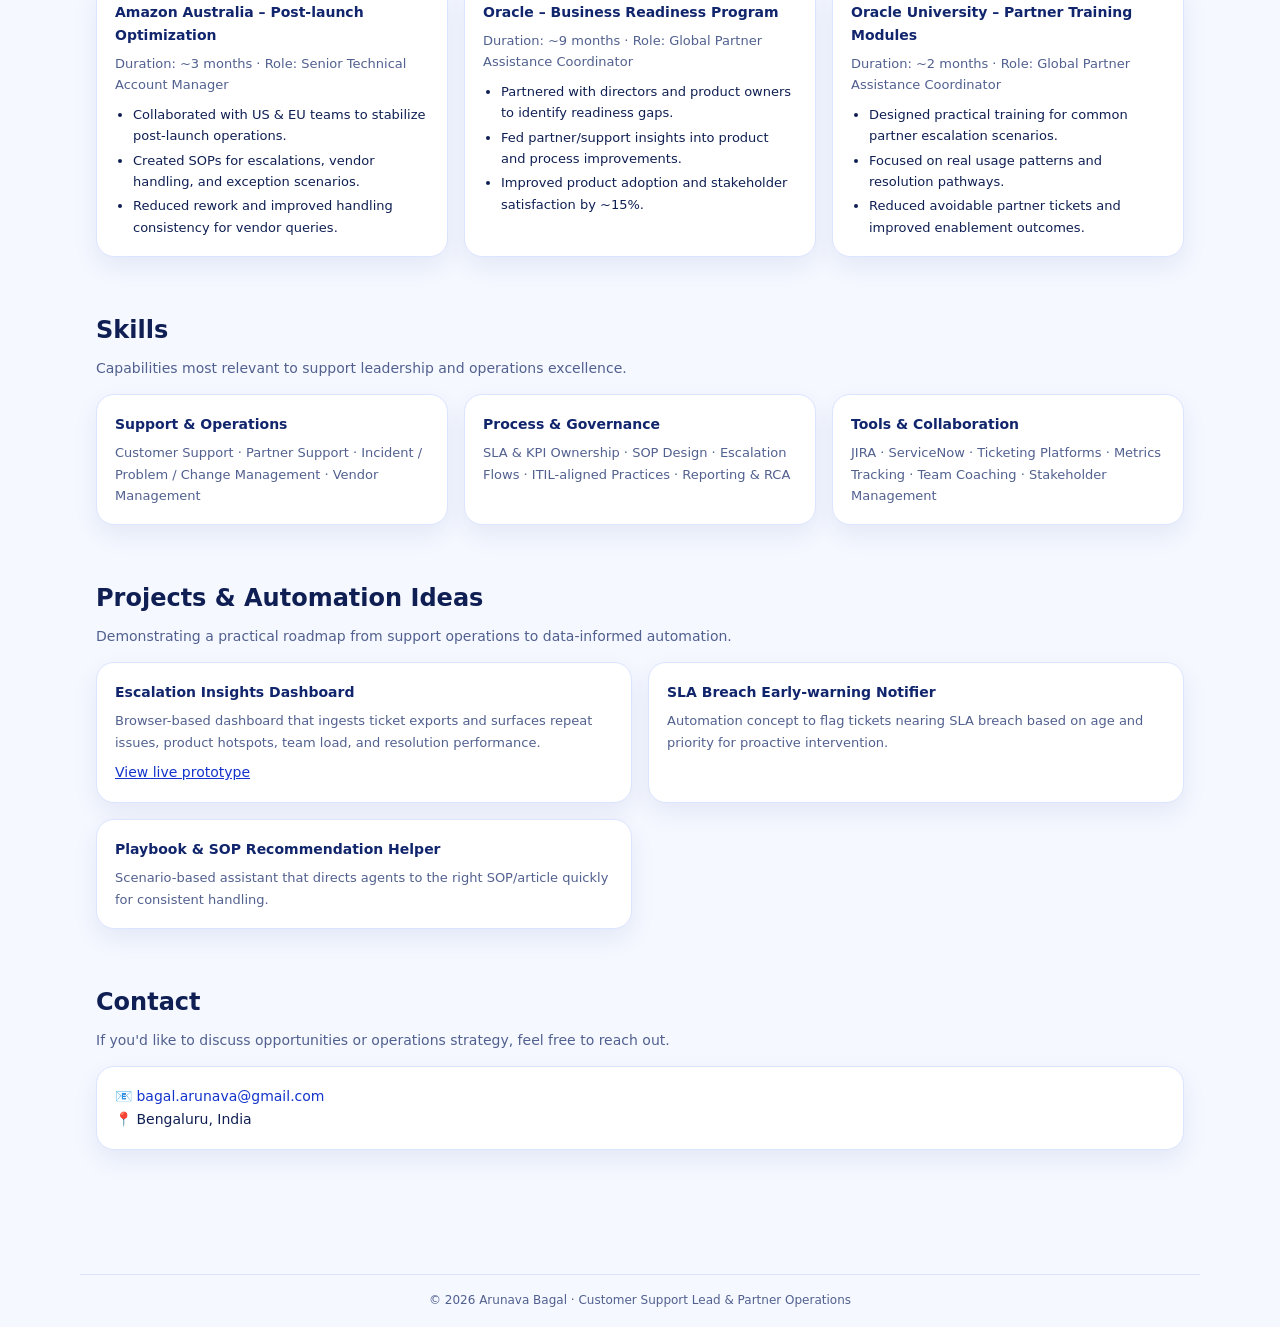
==== commit 9765a380: "Redesign homepage with Visa-inspired visual style" ====
--- a/index.html
+++ b/index.html
@@ -4,634 +4,527 @@
   <meta charset="UTF-8" />
   <title>Arunava Bagal | Customer Support Lead & Partner Operations</title>
   <meta name="viewport" content="width=device-width, initial-scale=1" />
+  <meta name="description" content="Arunava Bagal's portfolio — Customer Support Lead and Partner Operations specialist focused on escalations, SLA governance, and operational excellence." />
+  <meta name="theme-color" content="#1434cb" />
 
   <style>
     :root {
-      /* Dark theme defaults */
-      --bg: radial-gradient(circle at top, #1e293b 0, #020617 45%);
-      --card: #020617;
-      --accent: #38bdf8;
-      --accent-2: #22c55e;
-      --text-main: #e5e7eb;
-      --text-muted: #9ca3af;
-      --border: #1f2937;
+      --visa-blue: #1434cb;
+      --visa-blue-2: #1a4aff;
+      --visa-gold: #f7b600;
+      --bg: #f5f8ff;
+      --surface: #ffffff;
+      --surface-alt: #eef3ff;
+      --text: #0f1f53;
+      --muted: #51608f;
+      --border: #dce5ff;
       --radius: 18px;
-      --shadow-soft: 0 18px 30px rgba(15, 23, 42, 0.9);
-    }
-
-    /* Light theme overrides */
-    body[data-theme="light"] {
-      --bg: radial-gradient(circle at top, #f8fafc 0, #ffffff 45%);
-      --card: #ffffff;
-      --text-main: #020617;
-      --text-muted: #475569;
-      --border: #e5e7eb;
-      --shadow-soft: 0 10px 20px rgba(15, 23, 42, 0.08);
-    }
-
-    * { margin: 0; padding: 0; box-sizing: border-box; }
+      --shadow: 0 16px 40px rgba(20, 52, 203, 0.12);
+      --max: 1120px;
+    }
+
+    * { box-sizing: border-box; margin: 0; padding: 0; }
 
     html { scroll-behavior: smooth; }
 
     body {
-      font-family: system-ui, -apple-system, "Segoe UI", sans-serif;
-      background: var(--bg);
-      color: var(--text-main);
-      line-height: 1.6;
-      padding-top: 80px; /* space for fixed header */
-    }
-
-    a { text-decoration: none; color: inherit; }
-
-    /* ============ HEADER ============ */
+      font-family: Inter, system-ui, -apple-system, "Segoe UI", sans-serif;
+      color: var(--text);
+      background:
+        radial-gradient(circle at -8% -10%, rgba(20, 52, 203, 0.12) 0%, rgba(20, 52, 203, 0) 35%),
+        radial-gradient(circle at 110% 10%, rgba(247, 182, 0, 0.16) 0%, rgba(247, 182, 0, 0) 26%),
+        var(--bg);
+      line-height: 1.65;
+      padding-top: 88px;
+    }
+
+    a { color: inherit; text-decoration: none; }
+
+    .skip-link {
+      position: absolute;
+      left: 16px;
+      top: -40px;
+      z-index: 10000;
+      background: var(--visa-blue);
+      color: #fff;
+      border-radius: 10px;
+      padding: 8px 12px;
+    }
+
+    .skip-link:focus { top: 14px; }
+
+    :focus-visible {
+      outline: 3px solid rgba(20, 52, 203, 0.55);
+      outline-offset: 2px;
+    }
 
     header {
       position: fixed;
       top: 0;
       left: 0;
       right: 0;
-      z-index: 1000;
-      backdrop-filter: blur(14px);
-      background: rgba(15, 23, 42, 0.9);
-      border-bottom: 1px solid rgba(148, 163, 184, 0.2);
-    }
-
-    /* CHANGE: make header light in light mode */
-    body[data-theme="light"] header {
-      background: rgba(248, 250, 252, 0.92); /* slate-50-ish */
-      border-bottom: 1px solid #e5e7eb;
+      z-index: 999;
+      border-bottom: 1px solid var(--border);
+      backdrop-filter: blur(12px);
+      background: rgba(255, 255, 255, 0.93);
     }
 
     .nav {
-      max-width: 1080px;
+      max-width: var(--max);
       margin: 0 auto;
-      padding: 10px 16px;
+      padding: 14px 16px;
       display: flex;
+      justify-content: space-between;
       align-items: center;
-      justify-content: space-between;
-      gap: 12px;
+      gap: 16px;
       flex-wrap: wrap;
     }
 
     .brand {
       display: flex;
       align-items: center;
-      gap: 10px;
+      gap: 12px;
     }
 
     .logo {
-      width: 36px;
-      height: 36px;
-      border-radius: 999px;
-      background: linear-gradient(135deg, var(--accent), var(--accent-2));
+      width: 38px;
+      height: 38px;
+      border-radius: 50%;
+      background: linear-gradient(150deg, var(--visa-blue), var(--visa-blue-2));
+      color: #fff;
+      font-weight: 700;
       display: grid;
       place-items: center;
-      font-weight: 700;
-      color: #020617;
-      box-shadow: 0 0 12px rgba(56, 189, 248, 0.5);
-      flex-shrink: 0;
-    }
-
-    .brand-text {
-      line-height: 1.2;
-    }
-
-    .brand-text strong { font-size: 15px; }
-    .brand-text small { font-size: 11px; color: var(--text-muted); }
-
-    .nav-right {
-      display: flex;
-      align-items: center;
-      gap: 16px;
-      flex-wrap: wrap;
-      justify-content: flex-end;
-    }
+      box-shadow: 0 10px 18px rgba(20, 52, 203, 0.3);
+    }
+
+    .brand strong { font-size: 15px; }
+    .brand small { color: var(--muted); font-size: 12px; }
 
     .nav-links {
       display: flex;
-      gap: 16px;
+      gap: 14px;
       flex-wrap: wrap;
       font-size: 13px;
+      color: var(--muted);
     }
 
     .nav-link {
+      padding: 6px 10px;
+      border-radius: 999px;
+      border: 1px solid transparent;
+      transition: all .15s ease;
+    }
+
+    .nav-link:hover,
+    .nav-link.active {
+      color: var(--visa-blue);
+      border-color: rgba(20, 52, 203, 0.22);
+      background: rgba(20, 52, 203, 0.08);
+      font-weight: 600;
+    }
+
+    main {
+      max-width: var(--max);
+      margin: 0 auto;
+      padding: 22px 16px 70px;
+    }
+
+    section {
+      margin-bottom: 54px;
+      scroll-margin-top: 110px;
+    }
+
+    .hero {
+      border-radius: 28px;
+      padding: clamp(24px, 5vw, 44px);
+      background:
+        linear-gradient(140deg, rgba(20, 52, 203, 0.98) 0%, rgba(26, 74, 255, 0.96) 62%, rgba(14, 34, 128, 0.96) 100%);
+      color: #fff;
+      box-shadow: var(--shadow);
       position: relative;
-      padding-bottom: 2px;
-      color: var(--text-muted);
-      cursor: pointer;
-    }
-
-    .nav-link::after {
+      overflow: hidden;
+    }
+
+    .hero::after {
       content: "";
       position: absolute;
-      left: 0;
-      bottom: -2px;
-      width: 0;
-      height: 2px;
-      background: linear-gradient(90deg, var(--accent), var(--accent-2));
+      inset: auto -130px -120px auto;
+      width: 320px;
+      height: 320px;
+      border-radius: 50%;
+      background: radial-gradient(circle at center, rgba(247, 182, 0, 0.22), rgba(247, 182, 0, 0));
+      pointer-events: none;
+    }
+
+    .hero h1 {
+      font-size: clamp(30px, 4vw, 46px);
+      line-height: 1.15;
+      margin-bottom: 10px;
+      max-width: 820px;
+    }
+
+    .hero .lead {
+      font-size: 16px;
+      color: #e5ecff;
+      max-width: 820px;
+      margin-bottom: 16px;
+    }
+
+    .badge-row {
+      display: flex;
+      gap: 8px;
+      flex-wrap: wrap;
+      margin-bottom: 20px;
+      color: #f5f8ff;
+      font-size: 12px;
+    }
+
+    .badge {
+      padding: 4px 11px;
       border-radius: 999px;
-      transition: width 0.2s ease-out;
-    }
-
-    .nav-link:hover {
-      color: var(--text-main);
-    }
-
-    .nav-link.active {
-      color: #f9fafb;
-      font-weight: 600;
-    }
-
-    body[data-theme="light"] .nav-link.active {
-      color: #020617;
-    }
-
-    .nav-link.active::after {
-      width: 100%;
-    }
-
-    .theme-toggle {
-      border-radius: 999px;
-      border: 1px solid rgba(148, 163, 184, 0.5);
-      background: transparent;
-      color: #e5e7eb;
-      width: 34px;
-      height: 34px;
-      display: grid;
-      place-items: center;
-      font-size: 16px;
-      cursor: pointer;
-      padding: 0;
-      outline: none;
-    }
-
-    body[data-theme="light"] .theme-toggle {
-      color: #020617;
-      border-color: #cbd5f5;
-    }
-
-    .theme-toggle:hover {
-      border-color: var(--accent);
-    }
-
-    /* ============ LAYOUT ============ */
-
-    main {
-      max-width: 1080px;
-      margin: 0 auto;
-      padding: 24px 16px 80px;
-    }
-
-    section {
-      margin-bottom: 56px;
-      scroll-margin-top: 95px; /* so anchors don't hide under header */
-    }
-
-    .section-title {
-      font-size: 20px;
-      margin-bottom: 8px;
-    }
-
-    .section-desc {
-      color: var(--text-muted);
-      font-size: 14px;
-      margin-bottom: 16px;
-    }
-
-    .card {
-      background: var(--card);
-      border-radius: var(--radius);
-      border: 1px solid var(--border);
-      padding: 18px;
-      box-shadow: var(--shadow-soft);
-      font-size: 14px;
-    }
-
-    /* ============ HERO ============ */
-
-    .hero {
-      display: grid;
-      grid-template-columns: minmax(0, 2.1fr) minmax(0, 1.1fr);
-      gap: 20px;
-      align-items: stretch;
-    }
-
-    .hero-title {
-      font-size: 28px;
-      line-height: 1.2;
-      margin-bottom: 8px;
-    }
-
-    .hero-highlight {
-      background: linear-gradient(90deg, #e5e7eb, var(--accent));
-      -webkit-background-clip: text;
-      color: transparent;
-    }
-
-    .hero-subtitle {
-      color: var(--text-muted);
-      font-size: 14px;
-      margin-bottom: 16px;
-    }
-
-    .hero-meta {
+      border: 1px solid rgba(255, 255, 255, 0.22);
+      background: rgba(255, 255, 255, 0.08);
+    }
+
+    .cta-row {
       display: flex;
+      gap: 10px;
       flex-wrap: wrap;
-      gap: 8px;
-      font-size: 12px;
-      color: var(--text-muted);
-      margin-bottom: 16px;
-    }
-
-    .hero-meta span {
-      padding: 4px 10px;
-      border-radius: 999px;
-      border: 1px solid var(--border);
-      background: rgba(15, 23, 42, 0.7);
-    }
-
-    body[data-theme="light"] .hero-meta span {
-      background: #f3f4f6;
-    }
-
-    .hero-actions {
-      display: flex;
-      flex-wrap: wrap;
-      gap: 10px;
-      margin-bottom: 8px;
+      margin-bottom: 18px;
     }
 
     .btn {
       display: inline-flex;
       align-items: center;
       justify-content: center;
-      padding: 8px 14px;
+      padding: 10px 15px;
       border-radius: 999px;
       font-size: 13px;
+      font-weight: 600;
       border: 1px solid transparent;
-      cursor: pointer;
-      text-decoration: none;
-      transition: transform 0.12s ease-out, box-shadow 0.12s ease-out, background 0.12s ease-out, border-color 0.12s ease-out;
+      transition: transform .12s ease, box-shadow .12s ease;
     }
 
     .btn-primary {
-      background: linear-gradient(135deg, var(--accent), var(--accent-2));
-      color: #020617;
-      font-weight: 600;
-      box-shadow: 0 10px 22px rgba(56, 189, 248, 0.35);
-    }
-
-    .btn-primary:hover {
-      transform: translateY(-1px);
-      box-shadow: 0 14px 26px rgba(56, 189, 248, 0.45);
-    }
-
-    .btn-ghost {
-      background: transparent;
-      border-color: var(--border);
-      color: var(--text-main);
-    }
-
-    .btn-ghost:hover {
-      border-color: var(--accent);
-      transform: translateY(-1px);
-    }
+      background: var(--visa-gold);
+      color: #1a1a1a;
+      box-shadow: 0 10px 20px rgba(247, 182, 0, 0.34);
+    }
+
+    .btn-secondary {
+      color: #fff;
+      border-color: rgba(255, 255, 255, 0.35);
+      background: rgba(255, 255, 255, 0.08);
+    }
+
+    .btn:hover { transform: translateY(-1px); }
+
+    .highlights {
+      margin-top: 16px;
+      display: grid;
+      grid-template-columns: repeat(3, minmax(0, 1fr));
+      gap: 10px;
+    }
+
+    .highlight {
+      border: 1px solid rgba(255, 255, 255, 0.2);
+      border-radius: 14px;
+      background: rgba(255, 255, 255, 0.08);
+      padding: 12px;
+    }
+
+    .highlight strong {
+      display: block;
+      color: var(--visa-gold);
+      font-size: 20px;
+      margin-bottom: 2px;
+    }
+
+    .highlight span { font-size: 12px; color: #eaf0ff; }
+
+    .section-head { margin-bottom: 14px; }
+    .section-head h2 { font-size: 24px; margin-bottom: 6px; }
+    .section-head p { color: var(--muted); font-size: 14px; }
+
+    .grid-2, .grid-3 {
+      display: grid;
+      gap: 16px;
+    }
+
+    .grid-2 { grid-template-columns: repeat(2, minmax(0, 1fr)); }
+    .grid-3 { grid-template-columns: repeat(3, minmax(0, 1fr)); }
+
+    .card {
+      background: var(--surface);
+      border: 1px solid var(--border);
+      border-radius: var(--radius);
+      padding: 18px;
+      box-shadow: 0 10px 24px rgba(22, 50, 146, 0.08);
+      font-size: 14px;
+    }
+
+    .card h3,
+    .card strong {
+      color: #11256d;
+    }
+
+    .card ul {
+      margin-top: 8px;
+      padding-left: 18px;
+      display: grid;
+      gap: 3px;
+      font-size: 13px;
+    }
+
+    .muted { color: var(--muted); font-size: 13px; }
 
     .pill {
       display: inline-block;
-      margin-top: 6px;
+      margin-top: 7px;
       margin-right: 6px;
       padding: 3px 9px;
       border-radius: 999px;
+      font-size: 11px;
       border: 1px solid var(--border);
-      font-size: 11px;
-      color: var(--text-muted);
-    }
-
-    /* ============ GRIDS ============ */
-
-    .grid-2 {
-      display: grid;
-      grid-template-columns: repeat(2, minmax(0, 1fr));
-      gap: 18px;
-    }
-
-    .grid-3 {
-      display: grid;
-      grid-template-columns: repeat(3, minmax(0, 1fr));
-      gap: 16px;
-    }
-
-    /* ============ FOOTER ============ */
+      background: var(--surface-alt);
+      color: #2a3e85;
+    }
 
     footer {
+      max-width: var(--max);
+      margin: 0 auto;
       border-top: 1px solid var(--border);
-      padding: 18px 16px 26px;
+      color: var(--muted);
+      font-size: 12px;
+      padding: 16px;
       text-align: center;
-      font-size: 12px;
-      color: var(--text-muted);
-    }
-
-    /* ============ RESPONSIVE ============ */
-
-    @media (max-width: 900px) {
-      body {
-        padding-top: 92px;
-      }
-
-      .hero {
+    }
+
+    @media (max-width: 960px) {
+      .grid-2,
+      .grid-3,
+      .highlights {
         grid-template-columns: minmax(0, 1fr);
       }
 
-      .grid-2, .grid-3 {
-        grid-template-columns: minmax(0, 1fr);
-      }
-    }
-
-    @media (max-width: 640px) {
-      .nav {
-        align-items: flex-start;
-      }
-
-      .nav-right {
-        justify-content: flex-start;
-      }
-
-      .nav-links {
-        font-size: 12px;
-      }
-
-      .hero-title {
-        font-size: 24px;
-      }
+      body { padding-top: 98px; }
+    }
+
+    @media (prefers-reduced-motion: reduce) {
+      html { scroll-behavior: auto; }
+      * { transition: none !important; animation: none !important; }
     }
   </style>
 </head>
-
-<body data-theme="dark">
+<body>
+  <a href="#main-content" class="skip-link">Skip to main content</a>
+
   <header>
-    <nav class="nav">
+    <nav class="nav" aria-label="Primary">
       <div class="brand">
         <div class="logo">A</div>
-        <div class="brand-text">
+        <div>
           <strong>Arunava Bagal</strong><br />
           <small>Customer Support Lead · Partner Operations</small>
         </div>
       </div>
-
-      <div class="nav-right">
-        <button class="theme-toggle" type="button" aria-label="Toggle dark/light mode">☀️</button>
-        <div class="nav-links">
-          <a href="#about" class="nav-link">About</a>
-          <a href="#experience" class="nav-link">Experience</a>
-          <a href="#case-studies" class="nav-link">Case Studies</a>
-          <a href="#skills" class="nav-link">Skills</a>
-          <a href="#projects" class="nav-link">Projects</a>
-          <a href="#contact" class="nav-link">Contact</a>
-        </div>
+      <div class="nav-links">
+        <a href="#about" class="nav-link">About</a>
+        <a href="#experience" class="nav-link">Experience</a>
+        <a href="#case-studies" class="nav-link">Case Studies</a>
+        <a href="#skills" class="nav-link">Skills</a>
+        <a href="#projects" class="nav-link">Projects</a>
+        <a href="#contact" class="nav-link">Contact</a>
       </div>
     </nav>
   </header>
 
-  <main>
-    <!-- HERO -->
-    <section id="top" class="hero">
-      <div class="card">
-        <h1 class="hero-title">
-          I help <span class="hero-highlight">support & partner teams</span> scale without chaos.
-        </h1>
-        <p class="hero-subtitle">
-          Customer Support Lead & Partner Operations professional with 7+ years at Oracle & Amazon,
-          specialising in escalations, SOPs, SLA governance and operational excellence.
-        </p>
-
-        <div class="hero-meta">
-          <span>📍 Bengaluru, India</span>
-          <span>👔 7+ years in Customer Success / Support</span>
-          <span>🏢 Oracle · Amazon</span>
-        </div>
-
-        <div class="hero-actions">
-          <a class="btn btn-primary" href="Arunava_Bagal_2025.pdf" target="_blank" rel="noopener">
-            Download Resume
-          </a>
-          <a class="btn btn-ghost" href="#contact">
-            Contact Me
-          </a>
-        </div>
-
-        <p style="font-size:12px;color:var(--text-muted);margin-top:4px;">
-          Currently open to Customer Support Lead / Partner Operations / CS Operations roles.
-        </p>
-      </div>
-
-      <div class="card">
-        <h3 style="margin-bottom:6px;font-size:15px;">Snapshot</h3>
-        <p class="section-desc" style="margin-bottom:8px;">
-          Oracle Global Partner Assistance · Amazon Vendor Ops
-        </p>
-        <p style="font-size:13px;">
-          I reduce repeat escalations, design support playbooks, and help teams deliver predictable outcomes at scale.
-        </p>
-        <div style="margin-top:10px;">
-          <span class="pill">Escalation Management</span>
-          <span class="pill">Partner Operations</span>
-          <span class="pill">SLA / KPI Governance</span>
-          <span class="pill">SOP & Playbooks</span>
-          <span class="pill">Team Coaching</span>
-        </div>
-      </div>
-    </section>
-
-    <!-- ABOUT -->
+  <main id="main-content">
+    <section class="hero" id="top">
+      <h1>Building trusted support operations that scale globally.</h1>
+      <p class="lead">
+        Customer Support Lead & Partner Operations professional with 7+ years at Oracle and Amazon,
+        delivering measurable improvements in escalation quality, SLA adherence, and cross-team readiness.
+      </p>
+
+      <div class="badge-row">
+        <span class="badge">📍 Bengaluru, India</span>
+        <span class="badge">🏢 Oracle · Amazon</span>
+        <span class="badge">🌍 US · EU · APAC collaboration</span>
+      </div>
+
+      <div class="cta-row">
+        <a class="btn btn-primary" href="Arunava_Bagal_2025.pdf" target="_blank" rel="noopener">Download Resume</a>
+        <a class="btn btn-secondary" href="#contact">Contact Me</a>
+      </div>
+
+      <div class="highlights" aria-label="Career highlights">
+        <div class="highlight"><strong>7+ years</strong><span>Support & operations leadership</span></div>
+        <div class="highlight"><strong>20–25%</strong><span>Repeat escalations reduced via SOP redesign</span></div>
+        <div class="highlight"><strong>15%</strong><span>Stakeholder satisfaction uplift in readiness programs</span></div>
+      </div>
+    </section>
+
     <section id="about">
-      <h2 class="section-title">About</h2>
-      <p class="section-desc">
-        A customer support and partner operations professional with a blend of hands-on escalation work and leadership experience.
-      </p>
+      <div class="section-head">
+        <h2>About</h2>
+        <p>A customer support and partner operations specialist combining frontline execution with process leadership.</p>
+      </div>
       <div class="grid-2">
-        <div class="card">
-          I am a <strong>Customer Support Lead & Partner Operations specialist</strong> with 7+ years of experience at
-          Oracle and Amazon. My work revolves around building reliable support processes, reducing noise through clear SOPs,
-          and ensuring that customers and partners receive consistent, high-quality resolutions.
-          <br /><br />
-          At Oracle, I led a global support team handling partner escalations, managed performance reviews and coaching,
-          and designed communication workflows that improved repeat escalation metrics. At Amazon, I managed vendor operations
-          to ensure SLAs and KPIs were met, while resolving customer-impact issues across cross-functional teams.
-        </div>
-        <div class="card">
+        <article class="card">
+          <p>
+            I am a <strong>Customer Support Lead & Partner Operations specialist</strong> with 7+ years of experience at
+            Oracle and Amazon. I build reliable support systems, reduce operational noise through strong SOPs,
+            and improve consistency in partner and customer outcomes.
+          </p>
+          <p style="margin-top: 10px;">
+            At Oracle, I led global support teams handling partner escalations, performance coaching, and workflow optimization.
+            At Amazon, I managed vendor operations, resolved customer-impacting issues, and helped teams align to SLA/KPI commitments.
+          </p>
+        </article>
+        <article class="card">
           <strong>Quick Facts</strong>
-          <ul style="margin-top:8px;padding-left:18px;color:var(--text-muted);font-size:13px;">
+          <ul class="muted">
             <li>Based in Bengaluru, India.</li>
             <li>B.Tech in Computer Science (2016), WBUT.</li>
-            <li>Comfortable working with global teams across US, EU, and APAC.</li>
+            <li>Comfortable with globally distributed teams.</li>
             <li>Fluent in English, Bengali, and Hindi.</li>
           </ul>
           <br />
           <strong>What I’m looking for</strong>
-          <ul style="margin-top:8px;padding-left:18px;color:var(--text-muted);font-size:13px;">
+          <ul class="muted">
             <li>Customer Support Lead / Manager roles.</li>
-            <li>Partner Operations / Customer Success Operations roles.</li>
-            <li>Roles where I can improve escalation flows and operational efficiency.</li>
-          </ul>
-        </div>
-      </div>
-    </section>
-
-    <!-- EXPERIENCE -->
+            <li>Partner Operations / CS Operations roles.</li>
+            <li>Ownership-heavy roles improving escalation and service quality.</li>
+          </ul>
+        </article>
+      </div>
+    </section>
+
     <section id="experience">
-      <h2 class="section-title">Experience</h2>
-      <p class="section-desc">
-        A progression from hands-on vendor operations to leading partner escalation support and readiness programmes.
-      </p>
+      <div class="section-head">
+        <h2>Experience</h2>
+        <p>Progression from vendor operations into global partner support leadership.</p>
+      </div>
       <div class="grid-2">
-        <div class="card">
+        <article class="card">
           <strong>Global Partner Assistance Coordinator (Lead)</strong><br />
-          <span style="font-size:13px;color:var(--text-muted);">
-            Oracle Solution Services (India) Pvt. Ltd. · Jan 2021 – Oct 2025 · Bengaluru
-          </span>
-          <ul style="margin-top:8px;padding-left:18px;font-size:13px;">
-            <li>Led a global support team handling partner escalations for Oracle products and services.</li>
-            <li>Conducted regular performance reviews and coaching to improve quality and responsiveness.</li>
-            <li>Reduced repeat escalation rate by ~20–25% through improved SOPs and workflows.</li>
-            <li>Designed and implemented communication workflows to streamline partner interactions.</li>
-            <li>Ensured strict adherence to SLAs, internal policies, and compliance guidelines.</li>
-          </ul>
-        </div>
-        <div class="card">
+          <span class="muted">Oracle Solution Services (India) Pvt. Ltd. · Jan 2021 – Oct 2025 · Bengaluru</span>
+          <ul>
+            <li>Led a global team handling partner escalations for Oracle products and services.</li>
+            <li>Ran performance reviews and coaching to improve quality and responsiveness.</li>
+            <li>Reduced repeat escalations by ~20–25% through SOP and workflow improvements.</li>
+            <li>Built communication frameworks to streamline partner interactions.</li>
+            <li>Maintained strict adherence to SLAs, policies, and compliance standards.</li>
+          </ul>
+        </article>
+        <article class="card">
           <strong>Senior Technical Account Manager (Vendor Management)</strong><br />
-          <span style="font-size:13px;color:var(--text-muted);">
-            Amazon Development Center India Pvt. Ltd. · Jan 2018 – Jan 2021
-          </span>
-          <ul style="margin-top:8px;padding-left:18px;font-size:13px;">
-            <li>Managed vendor operations for SLA and KPI alignment across multiple business teams.</li>
-            <li>Resolved customer-impacting issues by coordinating with technical, business, and vendor stakeholders.</li>
-            <li>Delivered root cause analyses (RCA) and performance improvement metrics to leadership.</li>
-            <li>Coached vendor teams to streamline onboarding and reduce handling time.</li>
-          </ul>
-        </div>
-      </div>
-    </section>
-
-    <!-- CASE STUDIES -->
+          <span class="muted">Amazon Development Center India Pvt. Ltd. · Jan 2018 – Jan 2021</span>
+          <ul>
+            <li>Managed vendor operations for SLA and KPI alignment across business teams.</li>
+            <li>Resolved customer-impacting issues with technical and business stakeholders.</li>
+            <li>Delivered RCA-led performance reporting to leadership.</li>
+            <li>Coached vendor teams to streamline onboarding and reduce handling times.</li>
+          </ul>
+        </article>
+      </div>
+    </section>
+
     <section id="case-studies">
-      <h2 class="section-title">Case Studies</h2>
-      <p class="section-desc">
-        Selected work that highlights how I approach escalations, readiness, and operational optimisation.
-      </p>
+      <div class="section-head">
+        <h2>Case Studies</h2>
+        <p>Examples of how I improve escalations, readiness, and operations performance.</p>
+      </div>
+      <div class="grid-3">
+        <article class="card">
+          <strong>Amazon Australia – Post-launch Optimization</strong>
+          <p class="muted" style="margin-top:6px;">Duration: ~3 months · Role: Senior Technical Account Manager</p>
+          <ul>
+            <li>Collaborated with US & EU teams to stabilize post-launch operations.</li>
+            <li>Created SOPs for escalations, vendor handling, and exception scenarios.</li>
+            <li>Reduced rework and improved handling consistency for vendor queries.</li>
+          </ul>
+        </article>
+        <article class="card">
+          <strong>Oracle – Business Readiness Program</strong>
+          <p class="muted" style="margin-top:6px;">Duration: ~9 months · Role: Global Partner Assistance Coordinator</p>
+          <ul>
+            <li>Partnered with directors and product owners to identify readiness gaps.</li>
+            <li>Fed partner/support insights into product and process improvements.</li>
+            <li>Improved product adoption and stakeholder satisfaction by ~15%.</li>
+          </ul>
+        </article>
+        <article class="card">
+          <strong>Oracle University – Partner Training Modules</strong>
+          <p class="muted" style="margin-top:6px;">Duration: ~2 months · Role: Global Partner Assistance Coordinator</p>
+          <ul>
+            <li>Designed practical training for common partner escalation scenarios.</li>
+            <li>Focused on real usage patterns and resolution pathways.</li>
+            <li>Reduced avoidable partner tickets and improved enablement outcomes.</li>
+          </ul>
+        </article>
+      </div>
+    </section>
+
+    <section id="skills">
+      <div class="section-head">
+        <h2>Skills</h2>
+        <p>Capabilities most relevant to support leadership and operations excellence.</p>
+      </div>
+      <div class="grid-3">
+        <article class="card">
+          <strong>Support & Operations</strong>
+          <p class="muted" style="margin-top:6px;">Customer Support · Partner Support · Incident / Problem / Change Management · Vendor Management</p>
+        </article>
+        <article class="card">
+          <strong>Process & Governance</strong>
+          <p class="muted" style="margin-top:6px;">SLA & KPI Ownership · SOP Design · Escalation Flows · ITIL-aligned Practices · Reporting & RCA</p>
+        </article>
+        <article class="card">
+          <strong>Tools & Collaboration</strong>
+          <p class="muted" style="margin-top:6px;">JIRA · ServiceNow · Ticketing Platforms · Metrics Tracking · Team Coaching · Stakeholder Management</p>
+        </article>
+      </div>
+    </section>
+
+    <section id="projects">
+      <div class="section-head">
+        <h2>Projects & Automation Ideas</h2>
+        <p>Demonstrating a practical roadmap from support operations to data-informed automation.</p>
+      </div>
       <div class="grid-2">
-        <div class="card">
-          <strong>Amazon Australia – Post-launch Optimisation & SOP Creation</strong>
-          <p style="margin-top:6px;font-size:13px;color:var(--text-muted);">
-            Duration: ~3 months · Role: Senior Technical Account Manager
+        <article class="card">
+          <strong>Escalation Insights Dashboard</strong>
+          <p class="muted" style="margin-top:6px;">
+            Browser-based dashboard that ingests ticket exports and surfaces repeat issues,
+            product hotspots, team load, and resolution performance.
           </p>
-          <ul style="margin-top:8px;padding-left:18px;font-size:13px;">
-            <li>Collaborated with US & EU teams to stabilise post-launch operations.</li>
-            <li>Created SOPs for vendor handling, escalation paths, and exception scenarios.</li>
-            <li>Improved handling consistency and reduced rework for vendor queries.</li>
-          </ul>
-        </div>
-        <div class="card">
-          <strong>Oracle – Business Readiness Programme</strong>
-          <p style="margin-top:6px;font-size:13px;color:var(--text-muted);">
-            Duration: ~9 months · Role: Global Partner Assistance Coordinator
-          </p>
-          <ul style="margin-top:8px;padding-left:18px;font-size:13px;">
-            <li>Worked with senior directors and product owners to identify readiness gaps.</li>
-            <li>Fed back partner and support insights into product and process improvements.</li>
-            <li>Increased product adoption and stakeholder satisfaction by ~15%.</li>
-          </ul>
-        </div>
-        <div class="card">
-          <strong>Oracle University – Partner Training Modules</strong>
-          <p style="margin-top:6px;font-size:13px;color:var(--text-muted);">
-            Duration: ~2 months · Role: Global Partner Assistance Coordinator
-          </p>
-          <ul style="margin-top:8px;padding-left:18px;font-size:13px;">
-            <li>Designed interactive training sessions to address common partner escalations.</li>
-            <li>Focused on practical scenarios and product usage patterns.</li>
-            <li>Helped reduce avoidable partner tickets and improved product adoption.</li>
-          </ul>
-        </div>
-      </div>
-    </section>
-
-    <!-- SKILLS -->
-    <section id="skills">
-      <h2 class="section-title">Skills</h2>
-      <p class="section-desc">
-        Tools, practices, and areas where I’m most effective in support and operations environments.
-      </p>
-      <div class="grid-3">
-        <div class="card">
-          <strong>Support & Operations</strong>
-          <p style="margin-top:6px;font-size:13px;color:var(--text-muted);">
-            Customer Support · Partner Support · Incident / Problem / Change Management · Vendor Management
-          </p>
-        </div>
-        <div class="card">
-          <strong>Process & Governance</strong>
-          <p style="margin-top:6px;font-size:13px;color:var(--text-muted);">
-            SLA & KPI Ownership · SOP Design · Escalation Workflows · ITIL-aligned Practices · Reporting & RCA
-          </p>
-        </div>
-        <div class="card">
-          <strong>Tools & Collaboration</strong>
-          <p style="margin-top:6px;font-size:13px;color:var(--text-muted);">
-            JIRA · ServiceNow · Ticketing Platforms · Metrics Tracking · Team Coaching · Stakeholder Management
-          </p>
-        </div>
-      </div>
-    </section>
-
-    <!-- PROJECTS / AUTOMATIONS -->
-    <section id="projects">
-      <h2 class="section-title">Projects & Automation Ideas</h2>
-      <p class="section-desc">
-        A space to showcase automation and analytics projects aligned with my day-to-day work in support and operations.
-      </p>
-      <div class="grid-2">
-<div class="card">
-  <strong>Escalation Insights Dashboard</strong>
-  <p style="margin-top:6px;font-size:13px;color:var(--text-muted);">
-    A browser-based dashboard that ingests escalation/ticket exports and surfaces patterns:
-    repeat issues, impacted products, teams involved, and resolution times.
-  </p>
-  <p style="margin-top:8px;font-size:12px;">
-    <a href="projects/escalation-dashboard.html" target="_blank" style="text-decoration:underline;">
-      View live prototype
-    </a>
-  </p>
-</div>
-        <div class="card">
+          <a href="projects/escalation-dashboard.html" target="_blank" style="text-decoration: underline; margin-top: 8px; display: inline-block; color: var(--visa-blue);">View live prototype</a>
+        </article>
+        <article class="card">
           <strong>SLA Breach Early-warning Notifier</strong>
-          <p style="margin-top:6px;font-size:13px;color:var(--text-muted);">
-            Planned automation to flag tickets approaching SLA breach based on age and priority,
-            enabling proactive intervention by support or vendor teams.
-          </p>
-        </div>
-        <div class="card">
+          <p class="muted" style="margin-top:6px;">Automation concept to flag tickets nearing SLA breach based on age and priority for proactive intervention.</p>
+        </article>
+        <article class="card">
           <strong>Playbook & SOP Recommendation Helper</strong>
-          <p style="margin-top:6px;font-size:13px;color:var(--text-muted);">
-            Lightweight tool idea where agents select a scenario or keyword and get the right SOP or internal article,
-            reducing time spent searching and driving consistent handling.
-          </p>
-        </div>
-      </div>
-    </section>
-
-    <!-- CONTACT -->
+          <p class="muted" style="margin-top:6px;">Scenario-based assistant that directs agents to the right SOP/article quickly for consistent handling.</p>
+        </article>
+      </div>
+    </section>
+
     <section id="contact">
-      <h2 class="section-title">Contact</h2>
-      <p class="section-desc">
-        If you’d like to discuss a role, collaboration, or just compare notes on partner operations and escalations, feel free to reach out.
-      </p>
-      <div class="card">
+      <div class="section-head">
+        <h2 id="contact-heading">Contact</h2>
+        <p>If you'd like to discuss opportunities or operations strategy, feel free to reach out.</p>
+      </div>
+      <article class="card" aria-labelledby="contact-heading">
         <p>
-          📧 <a href="mailto:bagal.arunava@gmail.com">bagal.arunava@gmail.com</a><br />
+          📧 <a href="mailto:bagal.arunava@gmail.com" style="color: var(--visa-blue);">bagal.arunava@gmail.com</a><br />
           📍 Bengaluru, India
         </p>
-      </div>
+      </article>
     </section>
   </main>
 
@@ -640,75 +533,37 @@
   </footer>
 
   <script>
-    // ===== YEAR IN FOOTER =====
     document.getElementById("year").textContent = new Date().getFullYear();
 
-    // ===== THEME TOGGLE =====
-    const body = document.body;
-    const themeToggleBtn = document.querySelector(".theme-toggle");
-    const storedTheme = localStorage.getItem("theme");
-
-    function applyTheme(theme) {
-      body.setAttribute("data-theme", theme);
-      if (theme === "light") {
-        themeToggleBtn.textContent = "🌙"; // show moon when in light mode
-      } else {
-        themeToggleBtn.textContent = "☀️"; // show sun when in dark mode
-      }
-    }
-
-    if (storedTheme === "light" || storedTheme === "dark") {
-      applyTheme(storedTheme);
-    } else {
-      applyTheme("dark");
-    }
-
-    themeToggleBtn.addEventListener("click", () => {
-      const current = body.getAttribute("data-theme") || "dark";
-      const next = current === "dark" ? "light" : "dark";
-      applyTheme(next);
-      localStorage.setItem("theme", next);
-    });
-
-    // ===== ACTIVE NAV (SCROLL SPY) =====
     const navLinks = Array.from(document.querySelectorAll(".nav-link"));
     const sections = Array.from(document.querySelectorAll("main section[id]"));
 
     function setActiveLinkById(id) {
       navLinks.forEach(link => {
         const targetId = (link.getAttribute("href") || "").replace("#", "");
-        link.classList.toggle("active", targetId === id);
+        const active = targetId === id;
+        link.classList.toggle("active", active);
+        if (active) {
+          link.setAttribute("aria-current", "page");
+        } else {
+          link.removeAttribute("aria-current");
+        }
       });
     }
 
-    // IntersectionObserver to track which section is in view
     const observer = new IntersectionObserver(
-      (entries) => {
+      entries => {
         entries.forEach(entry => {
-          if (entry.isIntersecting) {
-            const id = entry.target.id;
-            if (id) {
-              setActiveLinkById(id);
-            }
+          if (entry.isIntersecting && entry.target.id) {
+            setActiveLinkById(entry.target.id);
           }
         });
       },
-      {
-        root: null,
-        threshold: 0.3,
-        rootMargin: "-20% 0px -50% 0px"
-      }
+      { threshold: 0.35, rootMargin: "-20% 0px -45% 0px" }
     );
 
     sections.forEach(section => observer.observe(section));
 
-    // Also update active link on manual hash navigation
-    window.addEventListener("hashchange", () => {
-      const id = window.location.hash.replace("#", "");
-      if (id) setActiveLinkById(id);
-    });
-
-    // Set initial active based on hash or default
     if (window.location.hash) {
       setActiveLinkById(window.location.hash.replace("#", ""));
     } else {
